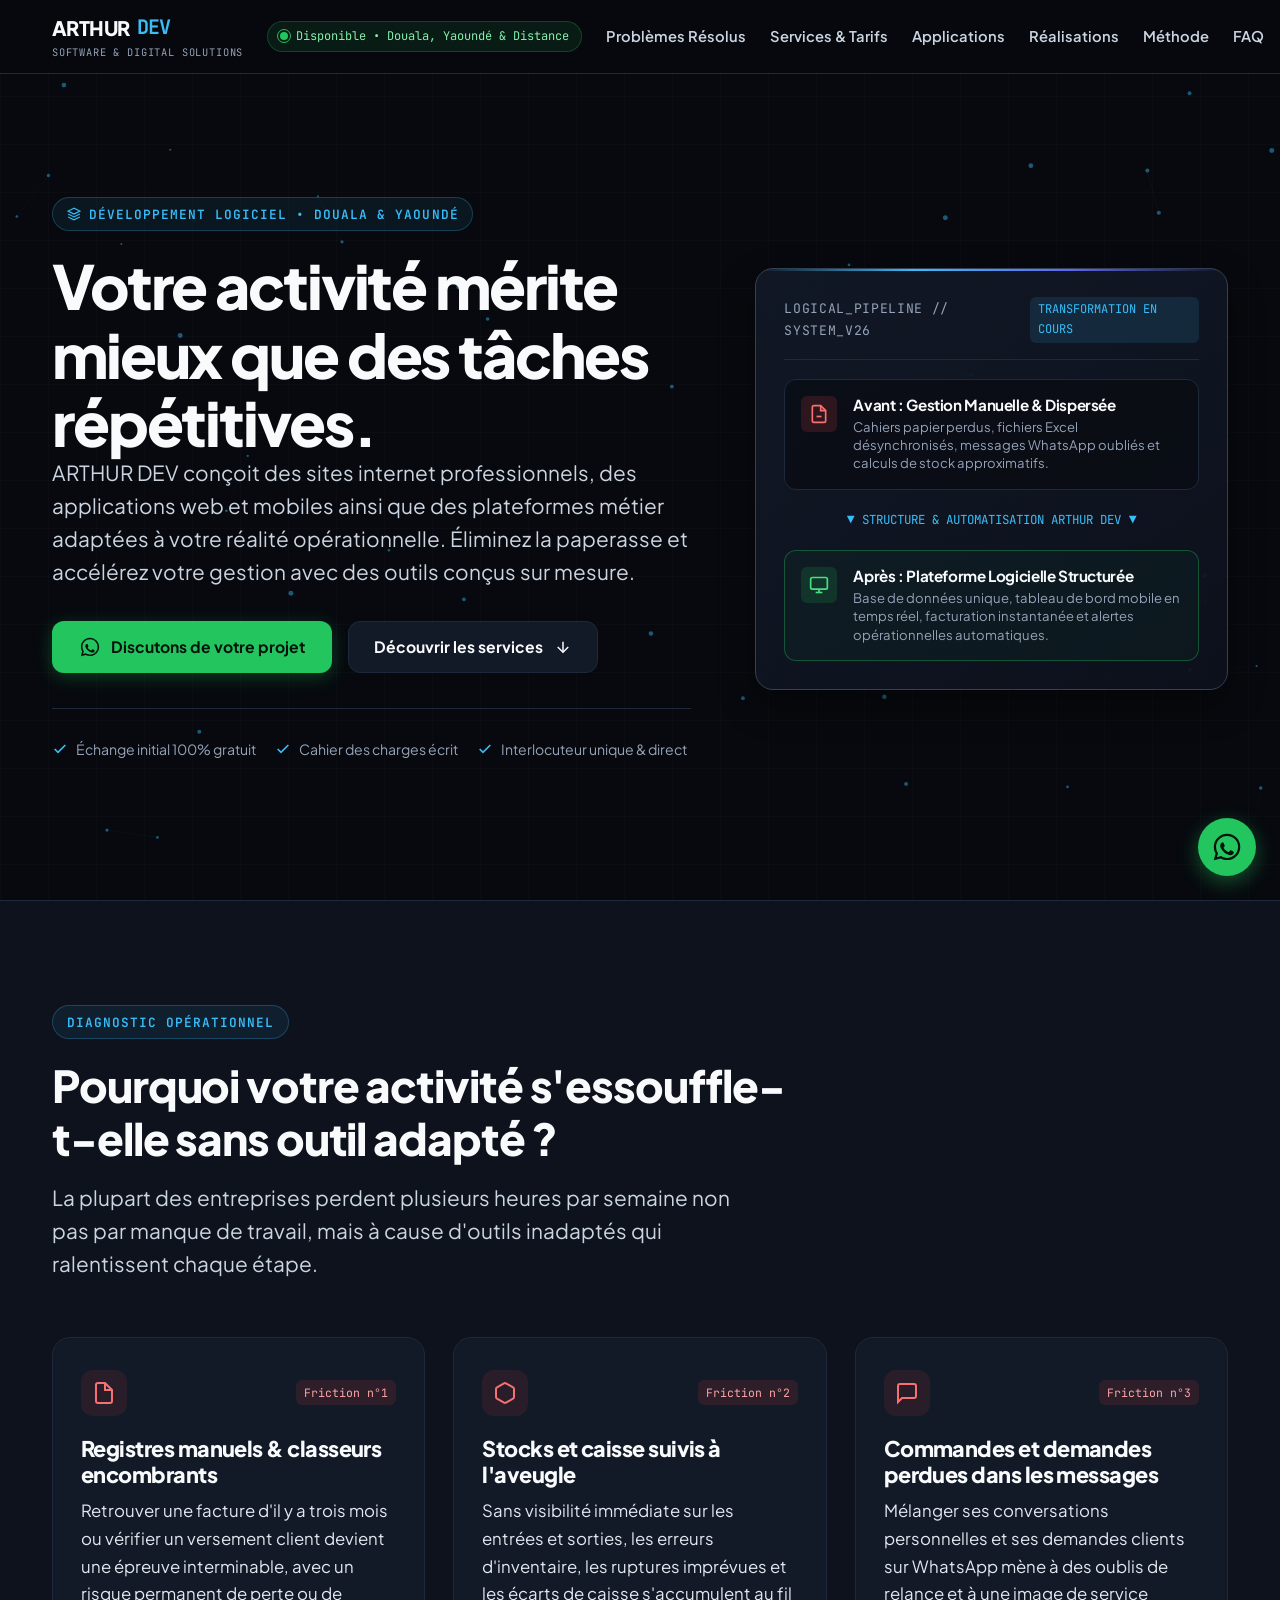
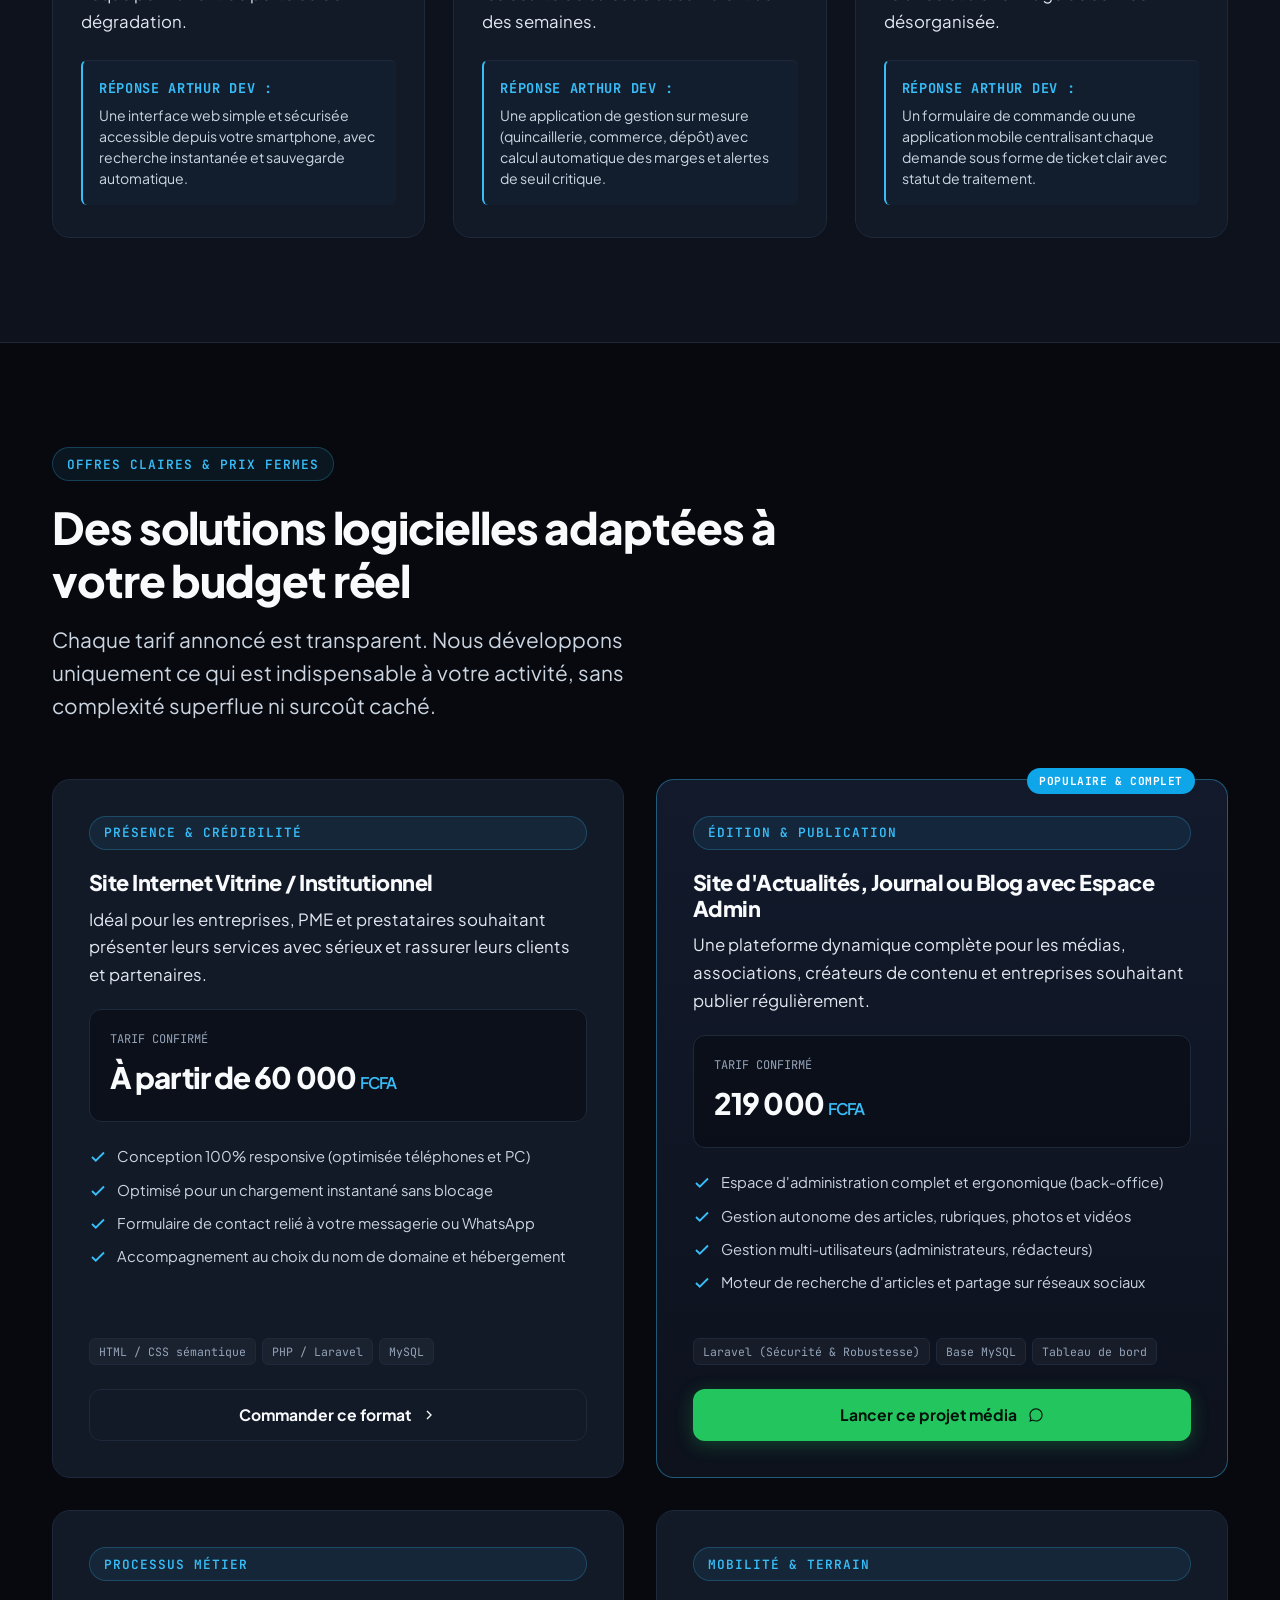
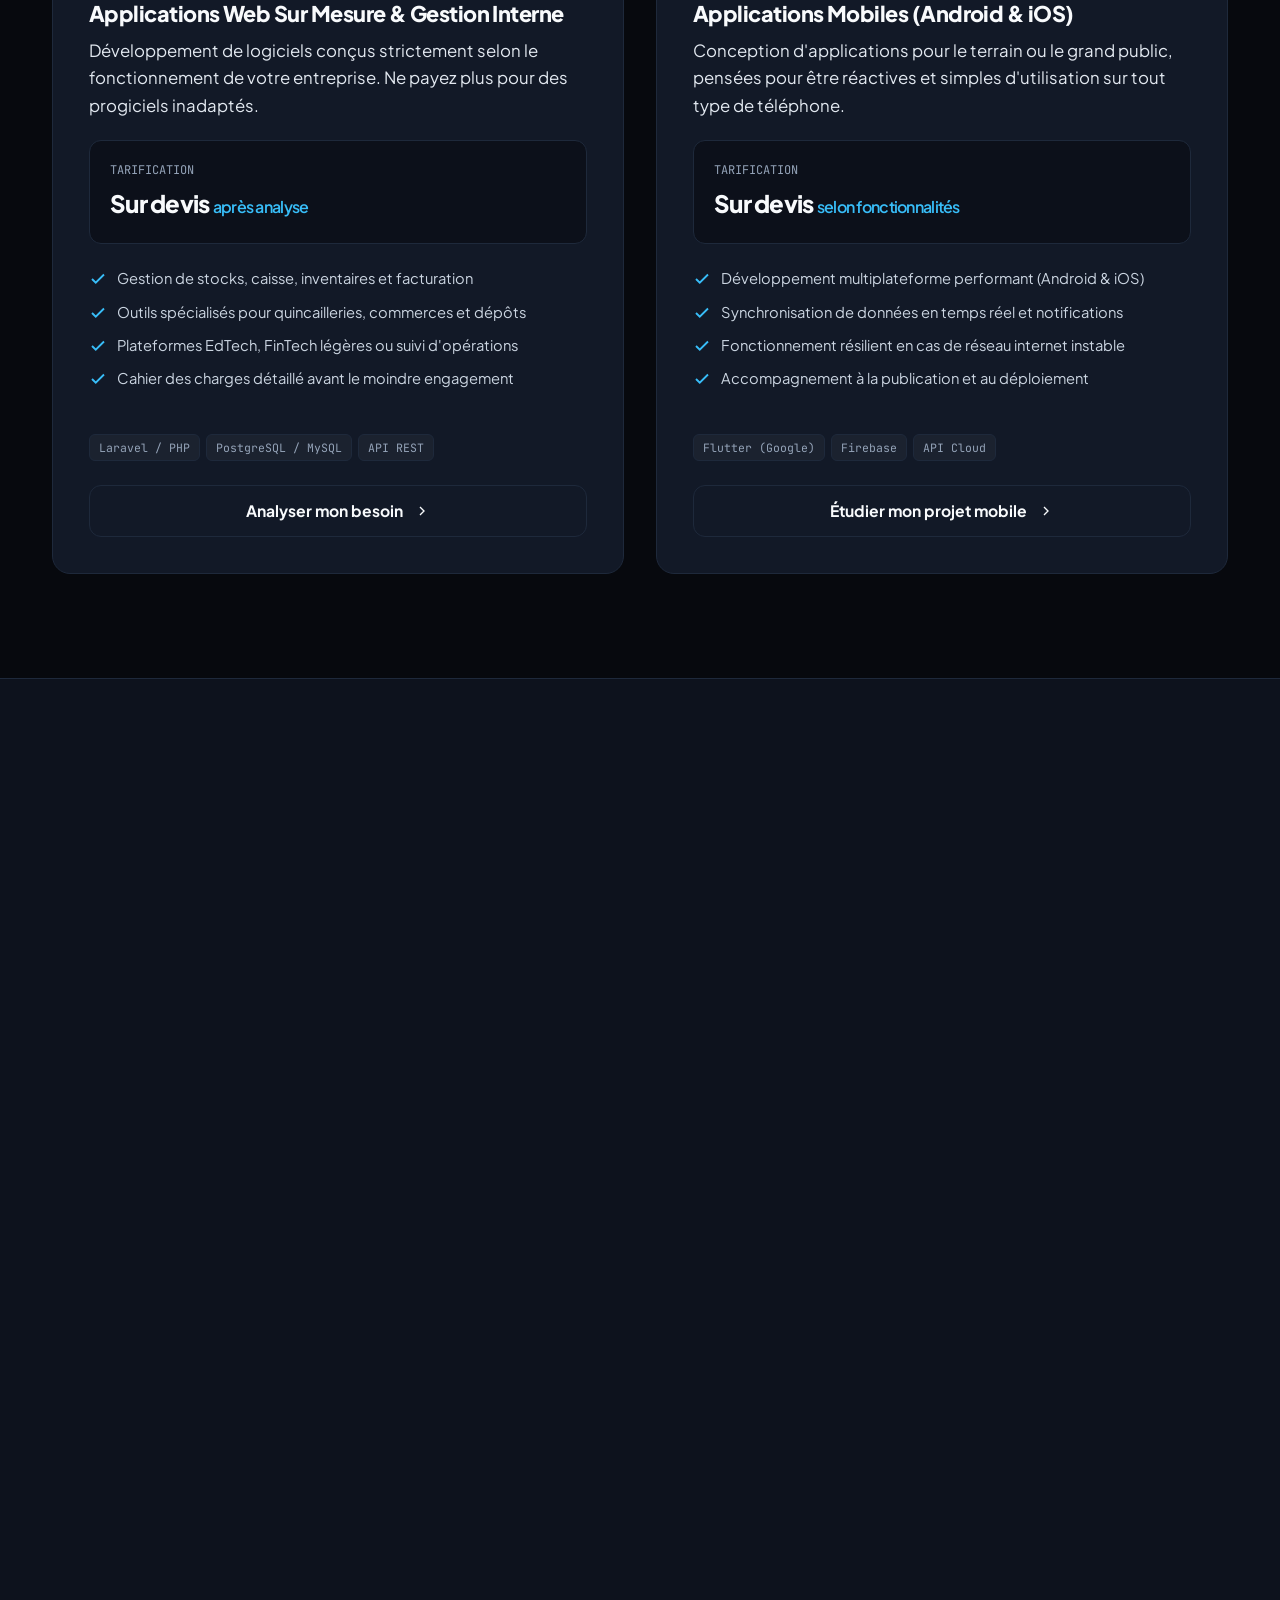
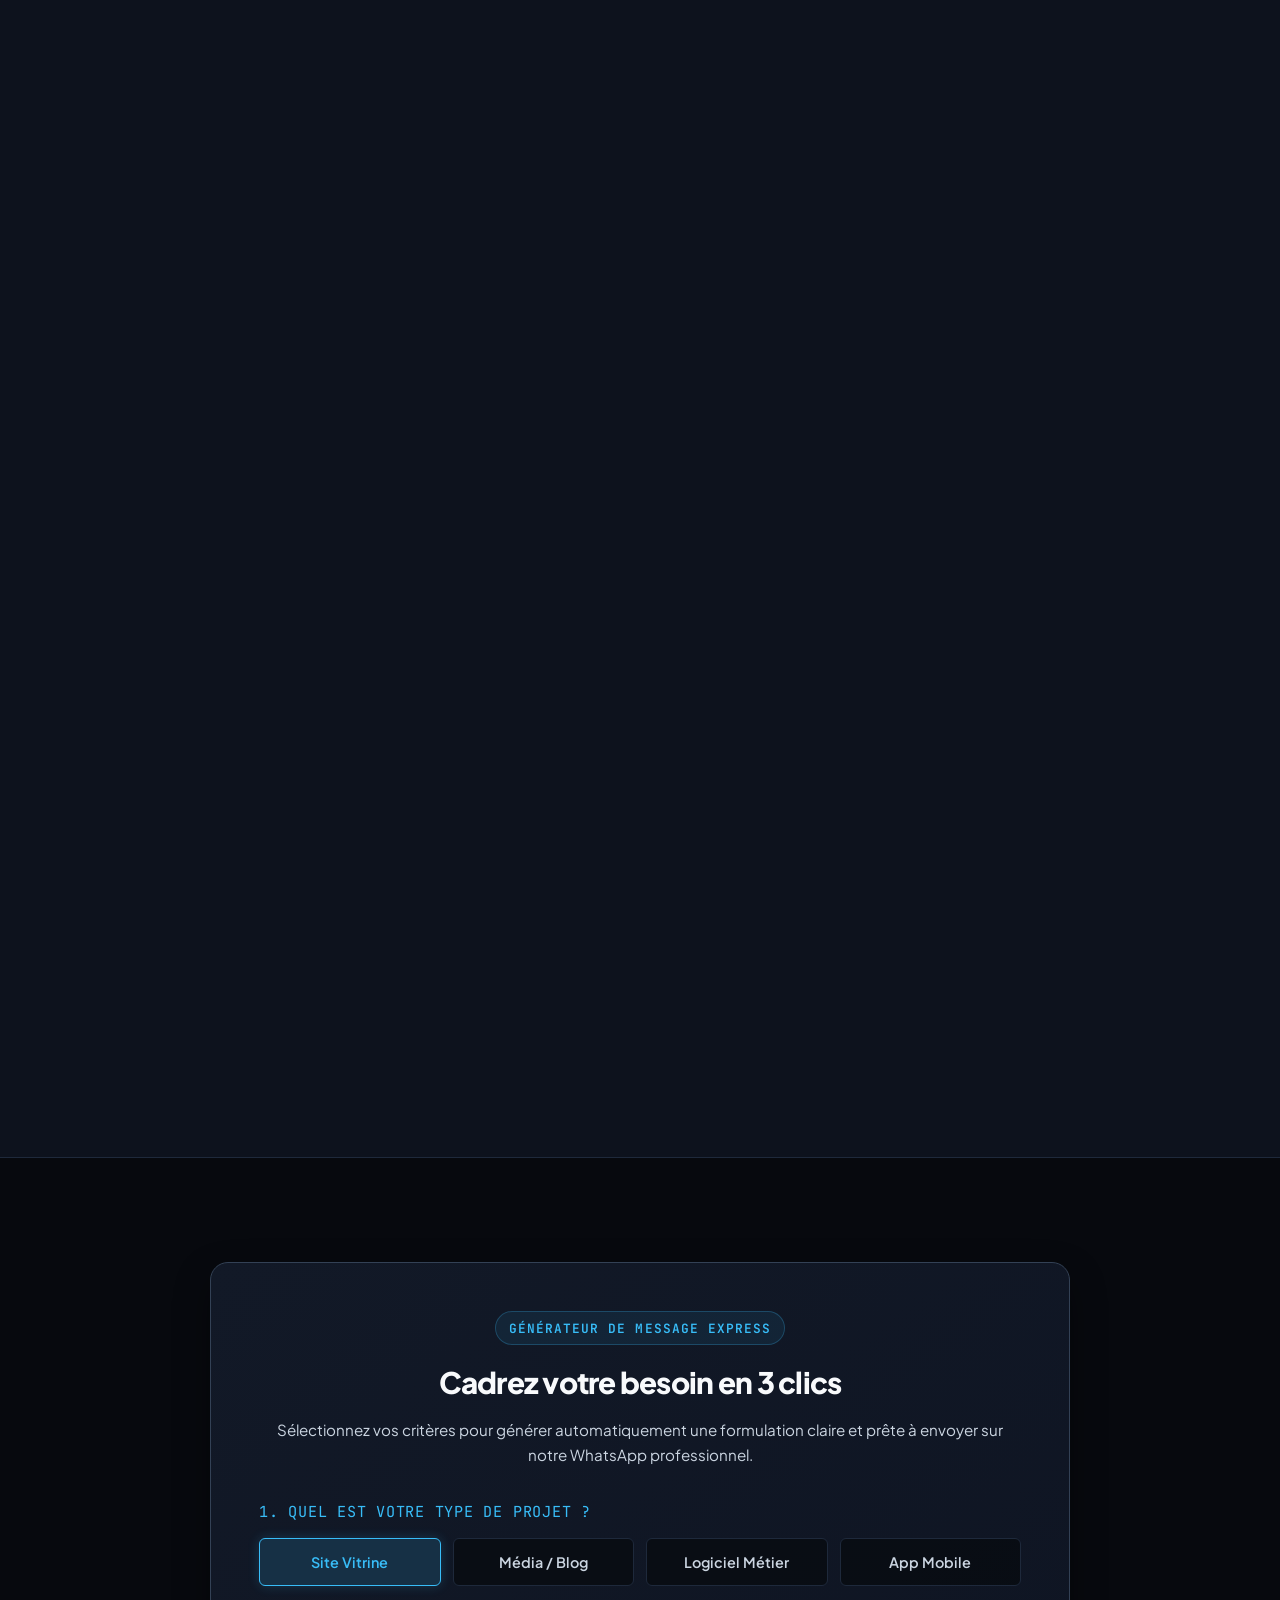
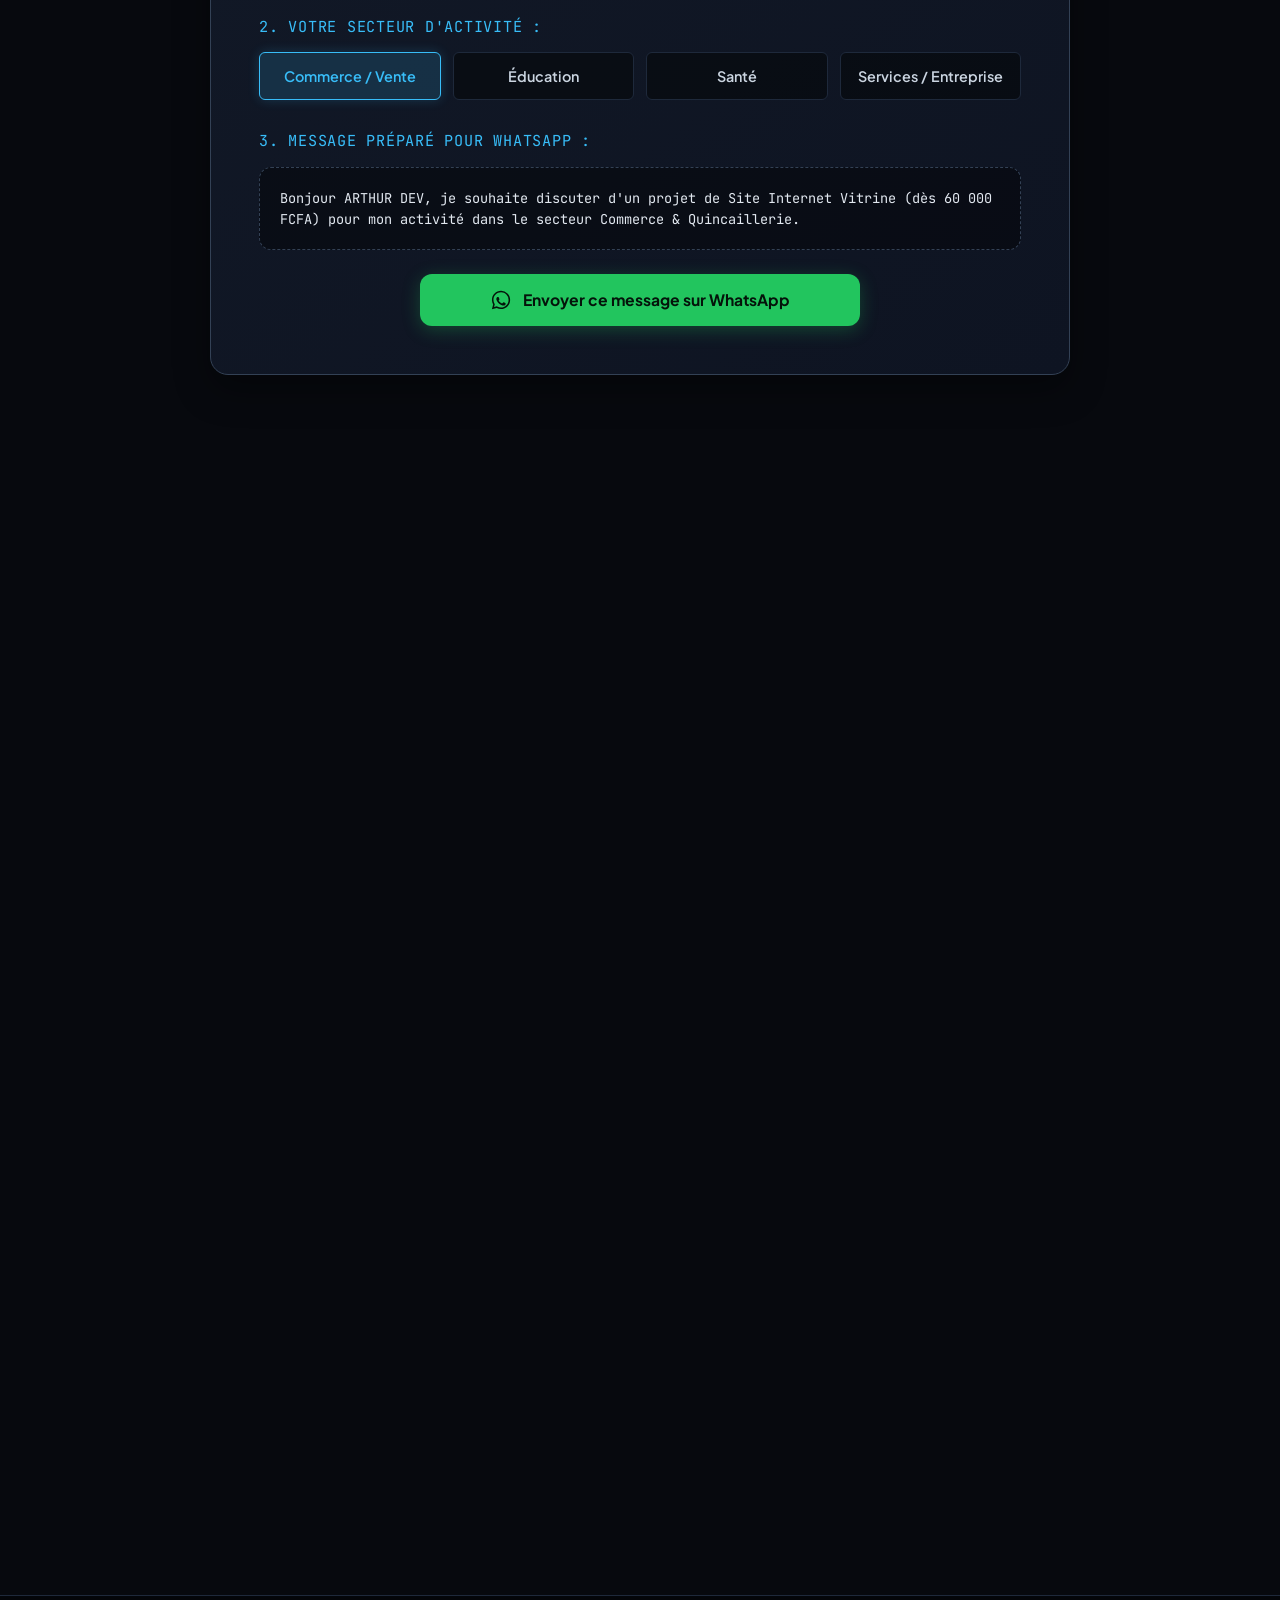
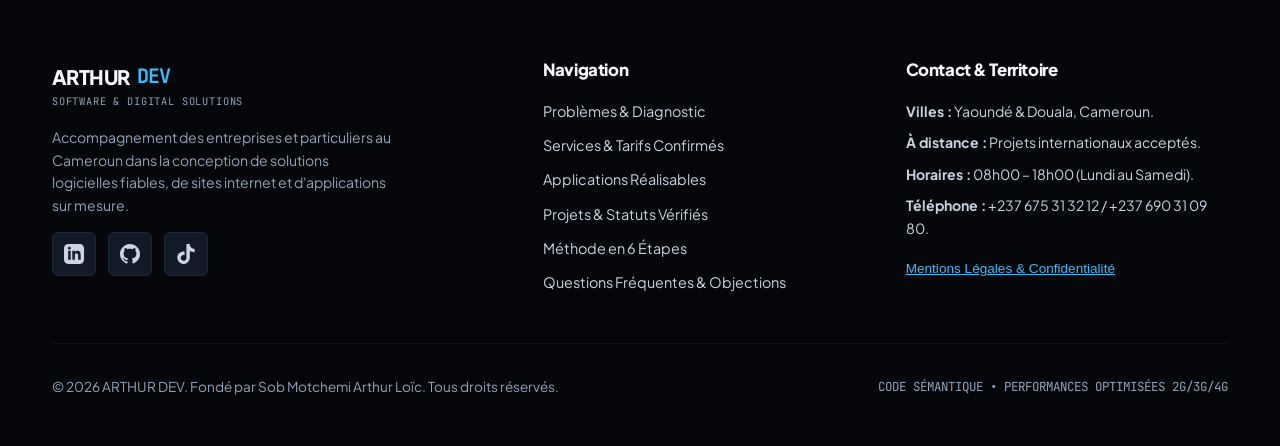
==== index.html @ f9c0f51b "feat: landing page officielle ARTHUR DEV ultra-rapide et responsive" ====
<!DOCTYPE html>
<html lang="fr" class="scroll-smooth">
<head>
  <meta charset="UTF-8">
  <meta name="viewport" content="width=device-width, initial-scale=1.0, viewport-fit=cover">
  <title>ARTHUR DEV | Solutions Logicielles & Digitalisation d'Entreprises au Cameroun</title>
  <meta name="description" content="Développement logiciel sur mesure, applications web, mobiles (Flutter/Firebase) et sites internet professionnels à Douala et Yaoundé. Par Sob Motchemi Arthur Loïc.">
  <meta name="author" content="Sob Motchemi Arthur Loïc - ARTHUR DEV">
  <meta name="robots" content="index, follow">
  <meta name="keywords" content="développement web Cameroun, création application mobile Douala, développement logiciel Yaoundé, digitalisation entreprise Cameroun, ARTHUR DEV, Sob Motchemi Arthur Loïc, Flutter Firebase Cameroun, Laravel PHP Cameroun, site vitrine Yaoundé, devis site web Cameroun">
  <link rel="canonical" href="https://arthurdev.netlify.app/">
  <meta name="theme-color" content="#07090e">
  <!-- Code de vérification Google Search Console (à activer après inscription sur Google Search Console) -->
  <!-- <meta name="google-site-verification" content="VOTRE_CODE_GOOGLE_SEARCH_CONSOLE"> -->

  <!-- Open Graph / Meta Réseaux Sociaux -->
  <meta property="og:type" content="website">
  <meta property="og:title" content="ARTHUR DEV | Votre activité mérite mieux que des tâches répétitives">
  <meta property="og:description" content="Conception d'applications web, mobiles et plateformes métier sur mesure à Douala, Yaoundé et à distance. Tarifs transparents dès 60 000 FCFA.">
  <meta property="og:locale" content="fr_FR">
  <meta name="twitter:card" content="summary_large_image">
  <meta name="twitter:title" content="ARTHUR DEV | Développement Logiciel & Digitalisation">
  <meta name="twitter:description" content="Solutions numériques sur mesure adaptées aux réalités des entreprises camerounaises. Contact direct avec le développeur.">

  <!-- Données Structurées JSON-LD (Schema.org) -->
  <script type="application/ld+json">
  {
    "@context": "https://schema.org",
    "@type": "ProfessionalService",
    "name": "ARTHUR DEV",
    "image": "https://images.unsplash.com/photo-1555066931-4365d14bab8c?auto=format&fit=crop&w=1200&q=80",
    "founder": {
      "@type": "Person",
      "name": "Sob Motchemi Arthur Loïc"
    },
    "description": "Accompagnement dans la conception de solutions logicielles, applications web et mobiles, sites professionnels et digitalisation des processus métier.",
    "telephone": "+237675313212",
    "email": "sobarthur65@gmail.com",
    "address": {
      "@type": "PostalAddress",
      "addressLocality": "Yaoundé",
      "addressCountry": "CM"
    },
    "areaServed": [
      { "@type": "City", "name": "Douala" },
      { "@type": "City", "name": "Yaoundé" },
      { "@type": "AdministrativeArea", "name": "International (À distance)" }
    ],
    "openingHours": "Mo-Sa 08:00-18:00",
    "priceRange": "60000 FCFA - Sur devis",
    "sameAs": [
      "https://www.linkedin.com/in/arthur-loïc-sob-motchemi-6594a1287",
      "https://github.com/oudhini",
      "https://www.tiktok.com/@arthursob325"
    ]
  }
  </script>

  <!-- Google Fonts Asynchrones Non-Bloquantes (Zero Flash / Zero Render Lag) -->
  <link rel="preconnect" href="https://fonts.googleapis.com">
  <link rel="preconnect" href="https://fonts.gstatic.com" crossorigin>
  <link rel="stylesheet" href="https://fonts.googleapis.com/css2?family=JetBrains+Mono:wght@400;600;700&family=Plus+Jakarta+Sans:wght@500;700;800&display=swap" media="print" onload="this.media='all'">
  <noscript>
    <link rel="stylesheet" href="https://fonts.googleapis.com/css2?family=JetBrains+Mono:wght@400;600;700&family=Plus+Jakarta+Sans:wght@500;700;800&display=swap">
  </noscript>

  <!-- Feuille de style locale ultra-optimisée -->
  <link rel="stylesheet" href="style.css">

  <!-- Script interactif local ultra-léger (Zéro dépendance CDN externe) -->
  <script defer src="script.js"></script>
</head>
<body>
  <!-- Lien d'évitement pour l'accessibilité -->
  <a href="#contenu-principal" class="skip-link">Aller directement au contenu principal</a>

  <!-- ==========================================================================
       HEADER & NAVIGATION
       ========================================================================== -->
  <header class="site-header" role="banner">
    <div class="container nav-wrapper">
      <!-- Identité typographique ARTHUR DEV -->
      <a href="#" class="brand-logo" aria-label="ARTHUR DEV - Retour en haut de page">
        <span class="brand-name">ARTHUR <span class="dev">DEV</span></span>
        <span class="brand-tagline">Software &amp; Digital Solutions</span>
      </a>

      <!-- Statut de disponibilité immédiate -->
      <div class="status-indicator" title="Développeur disponible pour nouveaux projets">
        <span class="status-dot" aria-hidden="true"></span>
        <span>Disponible • Douala, Yaoundé &amp; Distance</span>
      </div>

      <!-- Navigation principale Desktop -->
      <nav class="nav-desktop" role="navigation" aria-label="Navigation principale">
        <ul class="nav-links">
          <li><a href="#problemes">Problèmes Résolus</a></li>
          <li><a href="#services">Services &amp; Tarifs</a></li>
          <li><a href="#applications">Applications</a></li>
          <li><a href="#realisations">Réalisations</a></li>
          <li><a href="#methode">Méthode</a></li>
          <li><a href="#faq">FAQ</a></li>
        </ul>
      </nav>

      <!-- CTA WhatsApp En-tête -->
      <div class="nav-actions">
        <a href="https://wa.me/237675313212?text=Bonjour%20ARTHUR%20DEV%2C%20je%20souhaite%20discuter%20d%27un%20projet%20num%C3%A9rique%20pour%20mon%20activit%C3%A9." 
           class="btn btn-whatsapp nav-btn-whatsapp" 
           target="_blank" 
           rel="noopener noreferrer" 
           aria-label="Discuter directement sur WhatsApp avec Arthur Loïc">
          <svg width="20" height="20" viewBox="0 0 24 24" fill="currentColor" aria-hidden="true">
            <path d="M12.04 2c-5.46 0-9.91 4.45-9.91 9.91 0 1.75.46 3.45 1.32 4.95L2.05 22l5.25-1.38c1.45.79 3.08 1.21 4.74 1.21 5.46 0 9.91-4.45 9.91-9.91 0-2.65-1.03-5.14-2.9-7.01A9.816 9.816 0 0 0 12.04 2m.01 1.67c2.2 0 4.26.86 5.82 2.42a8.225 8.225 0 0 1 2.41 5.83c0 4.54-3.7 8.24-8.24 8.24-1.48 0-2.93-.4-4.2-1.15l-.3-.18-3.12.82.83-3.04-.2-.31a8.196 8.196 0 0 1-1.26-4.38c0-4.54 3.7-8.24 8.24-8.24m4.52 11.66c-.25-.13-1.47-.72-1.7-.81-.23-.08-.39-.13-.56.13-.17.25-.64.81-.79.97-.14.17-.29.19-.54.06-.25-.13-1.06-.39-2.02-1.24-.75-.67-1.25-1.49-1.4-1.74-.14-.25-.02-.39.11-.51.11-.11.25-.29.37-.43.13-.15.17-.25.25-.42.08-.17.04-.32-.02-.45-.06-.13-.56-1.35-.77-1.85-.2-.48-.41-.42-.56-.43h-.48c-.17 0-.44.06-.67.31-.23.25-.88.86-.88 2.1 0 1.24.9 2.44 1.03 2.61.13.17 1.77 2.7 4.28 3.79.6.26 1.07.41 1.43.53.6.19 1.15.16 1.58.1.48-.07 1.47-.6 1.68-1.18.21-.58.21-1.07.15-1.18-.06-.12-.22-.19-.47-.32"/>
          </svg>
          <span>WhatsApp</span>
        </a>

        <!-- Bouton hamburger mobile -->
        <button class="menu-toggle" aria-expanded="false" aria-controls="mobile-menu" aria-label="Ouvrir le menu de navigation">
          <span></span>
          <span></span>
          <span></span>
        </button>
      </div>
    </div>

    <!-- Tiroir Mobile -->
    <div id="mobile-menu" class="mobile-nav" role="navigation" aria-label="Menu mobile">
      <a href="#problemes" class="mobile-link">Problèmes Résolus</a>
      <a href="#services" class="mobile-link">Services &amp; Tarifs</a>
      <a href="#applications" class="mobile-link">Applications Réalisables</a>
      <a href="#realisations" class="mobile-link">Projets &amp; Statuts</a>
      <a href="#methode" class="mobile-link">Méthode en 6 Étapes</a>
      <a href="#pourquoi" class="mobile-link">Pourquoi ARTHUR DEV</a>
      <a href="#faq" class="mobile-link">FAQ &amp; Objections</a>
      <a href="#contact" class="mobile-link">Demander un Devis</a>
    </div>
  </header>

  <main id="contenu-principal">
    <!-- ==========================================================================
         HERO SECTION : PROMESSE MÉTIER & ACTIONS IMMÉDIATES
         ========================================================================== -->
    <section class="hero-section" aria-label="Présentation ARTHUR DEV">
      <!-- Toile 2D Canvas fluide ultra-légère -->
      <canvas id="hero-canvas" aria-hidden="true"></canvas>

      <div class="container hero-grid">
        <div class="hero-content">
          <div class="badge-mono">
            <svg width="14" height="14" viewBox="0 0 24 24" fill="none" stroke="currentColor" stroke-width="2" aria-hidden="true">
              <polygon points="12 2 2 7 12 12 22 7 12 2"></polygon>
              <polyline points="2 17 12 22 22 17"></polyline>
              <polyline points="2 12 12 17 22 12"></polyline>
            </svg>
            Développement Logiciel • Douala &amp; Yaoundé
          </div>

          <h1>Votre activité mérite mieux que des tâches répétitives.</h1>

          <p class="lead-text">
            ARTHUR DEV conçoit des sites internet professionnels, des applications web et mobiles ainsi que des plateformes métier adaptées à votre réalité opérationnelle. Éliminez la paperasse et accélérez votre gestion avec des outils conçus sur mesure.
          </p>

          <!-- Boutons d'action visibles dès l'ouverture sans scroll -->
          <div class="btn-group">
            <a href="https://wa.me/237675313212?text=Bonjour%20ARTHUR%20DEV%2C%20je%20souhaite%20discuter%20d%27un%20projet%20num%C3%A9rique%20pour%20mon%20activit%C3%A9." 
               class="btn btn-whatsapp" 
               target="_blank" 
               rel="noopener noreferrer">
              <svg width="22" height="22" viewBox="0 0 24 24" fill="currentColor" aria-hidden="true">
                <path d="M12.04 2c-5.46 0-9.91 4.45-9.91 9.91 0 1.75.46 3.45 1.32 4.95L2.05 22l5.25-1.38c1.45.79 3.08 1.21 4.74 1.21 5.46 0 9.91-4.45 9.91-9.91 0-2.65-1.03-5.14-2.9-7.01A9.816 9.816 0 0 0 12.04 2m.01 1.67c2.2 0 4.26.86 5.82 2.42a8.225 8.225 0 0 1 2.41 5.83c0 4.54-3.7 8.24-8.24 8.24-1.48 0-2.93-.4-4.2-1.15l-.3-.18-3.12.82.83-3.04-.2-.31a8.196 8.196 0 0 1-1.26-4.38c0-4.54 3.7-8.24 8.24-8.24m4.52 11.66c-.25-.13-1.47-.72-1.7-.81-.23-.08-.39-.13-.56.13-.17.25-.64.81-.79.97-.14.17-.29.19-.54.06-.25-.13-1.06-.39-2.02-1.24-.75-.67-1.25-1.49-1.4-1.74-.14-.25-.02-.39.11-.51.11-.11.25-.29.37-.43.13-.15.17-.25.25-.42.08-.17.04-.32-.02-.45-.06-.13-.56-1.35-.77-1.85-.2-.48-.41-.42-.56-.43h-.48c-.17 0-.44.06-.67.31-.23.25-.88.86-.88 2.1 0 1.24.9 2.44 1.03 2.61.13.17 1.77 2.7 4.28 3.79.6.26 1.07.41 1.43.53.6.19 1.15.16 1.58.1.48-.07 1.47-.6 1.68-1.18.21-.58.21-1.07.15-1.18-.06-.12-.22-.19-.47-.32"/>
              </svg>
              <span>Discutons de votre projet</span>
            </a>
            <a href="#services" class="btn btn-secondary">
              <span>Découvrir les services</span>
              <svg width="18" height="18" viewBox="0 0 24 24" fill="none" stroke="currentColor" stroke-width="2" aria-hidden="true">
                <line x1="12" y1="5" x2="12" y2="19"></line>
                <polyline points="19 12 12 19 5 12"></polyline>
              </svg>
            </a>
          </div>

          <!-- Engagements d'honnêteté et de clarté -->
          <div class="hero-guarantees">
            <div class="guarantee-item">
              <svg width="16" height="16" viewBox="0 0 24 24" fill="none" stroke="currentColor" stroke-width="2.5" aria-hidden="true">
                <polyline points="20 6 9 17 4 12"></polyline>
              </svg>
              <span>Échange initial 100% gratuit</span>
            </div>
            <div class="guarantee-item">
              <svg width="16" height="16" viewBox="0 0 24 24" fill="none" stroke="currentColor" stroke-width="2.5" aria-hidden="true">
                <polyline points="20 6 9 17 4 12"></polyline>
              </svg>
              <span>Cahier des charges écrit</span>
            </div>
            <div class="guarantee-item">
              <svg width="16" height="16" viewBox="0 0 24 24" fill="none" stroke="currentColor" stroke-width="2.5" aria-hidden="true">
                <polyline points="20 6 9 17 4 12"></polyline>
              </svg>
              <span>Interlocuteur unique &amp; direct</span>
            </div>
          </div>
        </div>

        <!-- Visuel interactif "Architecture du Flux Opérationnel" -->
        <div class="hero-visual-card" aria-label="Schéma fonctionnel de transformation numérique">
          <div class="system-header">
            <span class="system-title">LOGICAL_PIPELINE // SYSTEM_V26</span>
            <span class="system-badge">TRANSFORMATION EN COURS</span>
          </div>

          <div class="pipeline-comparison">
            <div class="pipeline-step">
              <div class="pipeline-icon manual" aria-hidden="true">
                <svg width="20" height="20" viewBox="0 0 24 24" fill="none" stroke="currentColor" stroke-width="2">
                  <path d="M14 2H6a2 2 0 0 0-2 2v16a2 2 0 0 0 2 2h12a2 2 0 0 0 2-2V8z"></path>
                  <polyline points="14 2 14 8 20 8"></polyline>
                  <line x1="9" y1="15" x2="15" y2="15"></line>
                </svg>
              </div>
              <div class="pipeline-meta">
                <h4>Avant : Gestion Manuelle &amp; Dispersée</h4>
                <p>Cahiers papier perdus, fichiers Excel désynchronisés, messages WhatsApp oubliés et calculs de stock approximatifs.</p>
              </div>
            </div>

            <!-- Nœud central de traitement -->
            <div style="text-align: center; color: var(--accent-cyan); font-family: var(--font-mono); font-size: 0.78rem; display: flex; align-items: center; justify-content: center; gap: 0.5rem;">
              <span>▼</span>
              <span>STRUCTURE &amp; AUTOMATISATION ARTHUR DEV</span>
              <span>▼</span>
            </div>

            <div class="pipeline-step" style="border-color: rgba(34, 197, 94, 0.35); background: rgba(34, 197, 94, 0.04);">
              <div class="pipeline-icon digital" aria-hidden="true">
                <svg width="20" height="20" viewBox="0 0 24 24" fill="none" stroke="currentColor" stroke-width="2">
                  <rect x="2" y="3" width="20" height="14" rx="2" ry="2"></rect>
                  <line x1="8" y1="21" x2="16" y2="21"></line>
                  <line x1="12" y1="17" x2="12" y2="21"></line>
                </svg>
              </div>
              <div class="pipeline-meta">
                <h4>Après : Plateforme Logicielle Structurée</h4>
                <p>Base de données unique, tableau de bord mobile en temps réel, facturation instantanée et alertes opérationnelles automatiques.</p>
              </div>
            </div>
          </div>
        </div>
      </div>
    </section>

    <!-- ==========================================================================
         SECTION PROBLÈMES MÉTIER : CE QUE LE LOGICIEL RÉSOUT CONCRÈTEMENT
         ========================================================================== -->
    <section id="problemes" class="problems-section" aria-labelledby="titre-problemes">
      <div class="container">
        <div class="section-header">
          <div class="badge-mono">Diagnostic Opérationnel</div>
          <h2 id="titre-problemes">Pourquoi votre activité s'essouffle-t-elle sans outil adapté ?</h2>
          <p class="lead-text">
            La plupart des entreprises perdent plusieurs heures par semaine non pas par manque de travail, mais à cause d'outils inadaptés qui ralentissent chaque étape.
          </p>
        </div>

        <div class="cards-grid">
          <!-- Carte 1 -->
          <div class="friction-card">
            <div class="friction-header">
              <div class="friction-icon-box" aria-hidden="true">
                <svg width="24" height="24" viewBox="0 0 24 24" fill="none" stroke="currentColor" stroke-width="2">
                  <path d="M13 2H6a2 2 0 0 0-2 2v16a2 2 0 0 0 2 2h12a2 2 0 0 0 2-2V9z"></path>
                  <polyline points="13 2 13 9 20 9"></polyline>
                </svg>
              </div>
              <span class="friction-badge">Friction n°1</span>
            </div>
            <h3>Registres manuels &amp; classeurs encombrants</h3>
            <p>Retrouver une facture d'il y a trois mois ou vérifier un versement client devient une épreuve interminable, avec un risque permanent de perte ou de dégradation.</p>
            <div class="solution-box">
              <strong>Réponse ARTHUR DEV :</strong>
              <p>Une interface web simple et sécurisée accessible depuis votre smartphone, avec recherche instantanée et sauvegarde automatique.</p>
            </div>
          </div>

          <!-- Carte 2 -->
          <div class="friction-card">
            <div class="friction-header">
              <div class="friction-icon-box" aria-hidden="true">
                <svg width="24" height="24" viewBox="0 0 24 24" fill="none" stroke="currentColor" stroke-width="2">
                  <path d="M21 16V8a2 2 0 0 0-1-1.73l-7-4a2 2 0 0 0-2 0l-7 4A2 2 0 0 0 3 8v8a2 2 0 0 0 1 1.73l7 4a2 2 0 0 0 2 0l7-4A2 2 0 0 0 21 16z"></path>
                </svg>
              </div>
              <span class="friction-badge">Friction n°2</span>
            </div>
            <h3>Stocks et caisse suivis à l'aveugle</h3>
            <p>Sans visibilité immédiate sur les entrées et sorties, les erreurs d'inventaire, les ruptures imprévues et les écarts de caisse s'accumulent au fil des semaines.</p>
            <div class="solution-box">
              <strong>Réponse ARTHUR DEV :</strong>
              <p>Une application de gestion sur mesure (quincaillerie, commerce, dépôt) avec calcul automatique des marges et alertes de seuil critique.</p>
            </div>
          </div>

          <!-- Carte 3 -->
          <div class="friction-card">
            <div class="friction-header">
              <div class="friction-icon-box" aria-hidden="true">
                <svg width="24" height="24" viewBox="0 0 24 24" fill="none" stroke="currentColor" stroke-width="2">
                  <path d="M21 15a2 2 0 0 1-2 2H7l-4 4V5a2 2 0 0 1 2-2h14a2 2 0 0 1 2 2z"></path>
                </svg>
              </div>
              <span class="friction-badge">Friction n°3</span>
            </div>
            <h3>Commandes et demandes perdues dans les messages</h3>
            <p>Mélanger ses conversations personnelles et ses demandes clients sur WhatsApp mène à des oublis de relance et à une image de service désorganisée.</p>
            <div class="solution-box">
              <strong>Réponse ARTHUR DEV :</strong>
              <p>Un formulaire de commande ou une application mobile centralisant chaque demande sous forme de ticket clair avec statut de traitement.</p>
            </div>
          </div>
        </div>
      </div>
    </section>

    <!-- ==========================================================================
         SECTION SERVICES & OFFRES TARIFAIRES CONFIRMÉES
         ========================================================================== -->
    <section id="services" aria-labelledby="titre-services">
      <div class="container">
        <div class="section-header">
          <div class="badge-mono">Offres Claires &amp; Prix Fermes</div>
          <h2 id="titre-services">Des solutions logicielles adaptées à votre budget réel</h2>
          <p class="lead-text">
            Chaque tarif annoncé est transparent. Nous développons uniquement ce qui est indispensable à votre activité, sans complexité superflue ni surcoût caché.
          </p>
        </div>

        <div class="services-grid">
          <!-- Service 1 : Site Vitrine -->
          <div class="service-card">
            <span class="badge-mono">Présence &amp; Crédibilité</span>
            <h3>Site Internet Vitrine / Institutionnel</h3>
            <p>Idéal pour les entreprises, PME et prestataires souhaitant présenter leurs services avec sérieux et rassurer leurs clients et partenaires.</p>

            <div class="service-price-block">
              <span class="price-label">Tarif confirmé</span>
              <div class="price-value">À partir de 60 000 <span class="price-currency">FCFA</span></div>
            </div>

            <ul class="service-features">
              <li>
                <svg width="18" height="18" viewBox="0 0 24 24" fill="none" stroke="currentColor" stroke-width="2.5" aria-hidden="true"><polyline points="20 6 9 17 4 12"></polyline></svg>
                <span>Conception 100% responsive (optimisée téléphones et PC)</span>
              </li>
              <li>
                <svg width="18" height="18" viewBox="0 0 24 24" fill="none" stroke="currentColor" stroke-width="2.5" aria-hidden="true"><polyline points="20 6 9 17 4 12"></polyline></svg>
                <span>Optimisé pour un chargement instantané sans blocage</span>
              </li>
              <li>
                <svg width="18" height="18" viewBox="0 0 24 24" fill="none" stroke="currentColor" stroke-width="2.5" aria-hidden="true"><polyline points="20 6 9 17 4 12"></polyline></svg>
                <span>Formulaire de contact relié à votre messagerie ou WhatsApp</span>
              </li>
              <li>
                <svg width="18" height="18" viewBox="0 0 24 24" fill="none" stroke="currentColor" stroke-width="2.5" aria-hidden="true"><polyline points="20 6 9 17 4 12"></polyline></svg>
                <span>Accompagnement au choix du nom de domaine et hébergement</span>
              </li>
            </ul>

            <div class="tech-stack-tags">
              <span class="tech-pill">HTML / CSS sémantique</span>
              <span class="tech-pill">PHP / Laravel</span>
              <span class="tech-pill">MySQL</span>
            </div>

            <a href="https://wa.me/237675313212?text=Bonjour%20ARTHUR%20DEV%2C%20je%20souhaite%20commander%20un%20site%20vitrine%20%C3%A0%20partir%20de%2060%20000%20FCFA." 
               class="btn btn-secondary" 
               target="_blank" 
               rel="noopener noreferrer">
              <span>Commander ce format</span>
              <svg width="16" height="16" viewBox="0 0 24 24" fill="none" stroke="currentColor" stroke-width="2" aria-hidden="true"><polyline points="9 18 15 12 9 6"></polyline></svg>
            </a>
          </div>

          <!-- Service 2 : Site d'actualités / Média avec Admin -->
          <div class="service-card featured">
            <span class="badge-mono">Édition &amp; Publication</span>
            <h3>Site d'Actualités, Journal ou Blog avec Espace Admin</h3>
            <p>Une plateforme dynamique complète pour les médias, associations, créateurs de contenu et entreprises souhaitant publier régulièrement.</p>

            <div class="service-price-block">
              <span class="price-label">Tarif confirmé</span>
              <div class="price-value">219 000 <span class="price-currency">FCFA</span></div>
            </div>

            <ul class="service-features">
              <li>
                <svg width="18" height="18" viewBox="0 0 24 24" fill="none" stroke="currentColor" stroke-width="2.5" aria-hidden="true"><polyline points="20 6 9 17 4 12"></polyline></svg>
                <span>Espace d'administration complet et ergonomique (back-office)</span>
              </li>
              <li>
                <svg width="18" height="18" viewBox="0 0 24 24" fill="none" stroke="currentColor" stroke-width="2.5" aria-hidden="true"><polyline points="20 6 9 17 4 12"></polyline></svg>
                <span>Gestion autonome des articles, rubriques, photos et vidéos</span>
              </li>
              <li>
                <svg width="18" height="18" viewBox="0 0 24 24" fill="none" stroke="currentColor" stroke-width="2.5" aria-hidden="true"><polyline points="20 6 9 17 4 12"></polyline></svg>
                <span>Gestion multi-utilisateurs (administrateurs, rédacteurs)</span>
              </li>
              <li>
                <svg width="18" height="18" viewBox="0 0 24 24" fill="none" stroke="currentColor" stroke-width="2.5" aria-hidden="true"><polyline points="20 6 9 17 4 12"></polyline></svg>
                <span>Moteur de recherche d'articles et partage sur réseaux sociaux</span>
              </li>
            </ul>

            <div class="tech-stack-tags">
              <span class="tech-pill">Laravel (Sécurité &amp; Robustesse)</span>
              <span class="tech-pill">Base MySQL</span>
              <span class="tech-pill">Tableau de bord</span>
            </div>

            <a href="https://wa.me/237675313212?text=Bonjour%20ARTHUR%20DEV%2C%20je%20souhaite%20lancer%20un%20site%20d%27actualit%C3%A9s%20%2F%20blog%20avec%20admin%20%C3%A0%20219%20000%20FCFA." 
               class="btn btn-whatsapp" 
               target="_blank" 
               rel="noopener noreferrer">
              <span>Lancer ce projet média</span>
              <svg width="16" height="16" viewBox="0 0 24 24" fill="currentColor" aria-hidden="true">
                <path d="M12.04 2c-5.46 0-9.91 4.45-9.91 9.91 0 1.75.46 3.45 1.32 4.95L2.05 22l5.25-1.38c1.45.79 3.08 1.21 4.74 1.21 5.46 0 9.91-4.45 9.91-9.91 0-2.65-1.03-5.14-2.9-7.01A9.816 9.816 0 0 0 12.04 2m.01 1.67c2.2 0 4.26.86 5.82 2.42a8.225 8.225 0 0 1 2.41 5.83c0 4.54-3.7 8.24-8.24 8.24-1.48 0-2.93-.4-4.2-1.15l-.3-.18-3.12.82.83-3.04-.2-.31a8.196 8.196 0 0 1-1.26-4.38c0-4.54 3.7-8.24 8.24-8.24"/>
              </svg>
            </a>
          </div>

          <!-- Service 3 : Applications Web Sur Mesure -->
          <div class="service-card">
            <span class="badge-mono">Processus Métier</span>
            <h3>Applications Web Sur Mesure &amp; Gestion Interne</h3>
            <p>Développement de logiciels conçus strictement selon le fonctionnement de votre entreprise. Ne payez plus pour des progiciels inadaptés.</p>

            <div class="service-price-block">
              <span class="price-label">Tarification</span>
              <div class="price-value" style="font-size: 1.5rem;">Sur devis <span class="price-currency">après analyse</span></div>
            </div>

            <ul class="service-features">
              <li>
                <svg width="18" height="18" viewBox="0 0 24 24" fill="none" stroke="currentColor" stroke-width="2.5" aria-hidden="true"><polyline points="20 6 9 17 4 12"></polyline></svg>
                <span>Gestion de stocks, caisse, inventaires et facturation</span>
              </li>
              <li>
                <svg width="18" height="18" viewBox="0 0 24 24" fill="none" stroke="currentColor" stroke-width="2.5" aria-hidden="true"><polyline points="20 6 9 17 4 12"></polyline></svg>
                <span>Outils spécialisés pour quincailleries, commerces et dépôts</span>
              </li>
              <li>
                <svg width="18" height="18" viewBox="0 0 24 24" fill="none" stroke="currentColor" stroke-width="2.5" aria-hidden="true"><polyline points="20 6 9 17 4 12"></polyline></svg>
                <span>Plateformes EdTech, FinTech légères ou suivi d'opérations</span>
              </li>
              <li>
                <svg width="18" height="18" viewBox="0 0 24 24" fill="none" stroke="currentColor" stroke-width="2.5" aria-hidden="true"><polyline points="20 6 9 17 4 12"></polyline></svg>
                <span>Cahier des charges détaillé avant le moindre engagement</span>
              </li>
            </ul>

            <div class="tech-stack-tags">
              <span class="tech-pill">Laravel / PHP</span>
              <span class="tech-pill">PostgreSQL / MySQL</span>
              <span class="tech-pill">API REST</span>
            </div>

            <a href="https://wa.me/237675313212?text=Bonjour%20ARTHUR%20DEV%2C%20je%20souhaite%20analyser%20mes%20besoins%20pour%20une%20application%20web%20sur%20mesure." 
               class="btn btn-secondary" 
               target="_blank" 
               rel="noopener noreferrer">
              <span>Analyser mon besoin</span>
              <svg width="16" height="16" viewBox="0 0 24 24" fill="none" stroke="currentColor" stroke-width="2" aria-hidden="true"><polyline points="9 18 15 12 9 6"></polyline></svg>
            </a>
          </div>

          <!-- Service 4 : Applications Mobiles -->
          <div class="service-card">
            <span class="badge-mono">Mobilité &amp; Terrain</span>
            <h3>Applications Mobiles (Android &amp; iOS)</h3>
            <p>Conception d'applications pour le terrain ou le grand public, pensées pour être réactives et simples d'utilisation sur tout type de téléphone.</p>

            <div class="service-price-block">
              <span class="price-label">Tarification</span>
              <div class="price-value" style="font-size: 1.5rem;">Sur devis <span class="price-currency">selon fonctionnalités</span></div>
            </div>

            <ul class="service-features">
              <li>
                <svg width="18" height="18" viewBox="0 0 24 24" fill="none" stroke="currentColor" stroke-width="2.5" aria-hidden="true"><polyline points="20 6 9 17 4 12"></polyline></svg>
                <span>Développement multiplateforme performant (Android &amp; iOS)</span>
              </li>
              <li>
                <svg width="18" height="18" viewBox="0 0 24 24" fill="none" stroke="currentColor" stroke-width="2.5" aria-hidden="true"><polyline points="20 6 9 17 4 12"></polyline></svg>
                <span>Synchronisation de données en temps réel et notifications</span>
              </li>
              <li>
                <svg width="18" height="18" viewBox="0 0 24 24" fill="none" stroke="currentColor" stroke-width="2.5" aria-hidden="true"><polyline points="20 6 9 17 4 12"></polyline></svg>
                <span>Fonctionnement résilient en cas de réseau internet instable</span>
              </li>
              <li>
                <svg width="18" height="18" viewBox="0 0 24 24" fill="none" stroke="currentColor" stroke-width="2.5" aria-hidden="true"><polyline points="20 6 9 17 4 12"></polyline></svg>
                <span>Accompagnement à la publication et au déploiement</span>
              </li>
            </ul>

            <div class="tech-stack-tags">
              <span class="tech-pill">Flutter (Google)</span>
              <span class="tech-pill">Firebase</span>
              <span class="tech-pill">API Cloud</span>
            </div>

            <a href="https://wa.me/237675313212?text=Bonjour%20ARTHUR%20DEV%2C%20j%27ai%20un%20projet%20d%27application%20mobile%20Flutter%20%C3%A0%20vous%20soumettre." 
               class="btn btn-secondary" 
               target="_blank" 
               rel="noopener noreferrer">
              <span>Étudier mon projet mobile</span>
              <svg width="16" height="16" viewBox="0 0 24 24" fill="none" stroke="currentColor" stroke-width="2" aria-hidden="true"><polyline points="9 18 15 12 9 6"></polyline></svg>
            </a>
          </div>
        </div>
      </div>
    </section>

    <!-- ==========================================================================
         SECTION TYPES D'APPLICATIONS RÉALISABLES
         ========================================================================== -->
    <section id="applications" class="problems-section" aria-labelledby="titre-app-types">
      <div class="container">
        <div class="section-header">
          <div class="badge-mono">Périmètre d'Intervention</div>
          <h2 id="titre-app-types">Des outils numériques pensés pour vos réalités de terrain</h2>
          <p class="lead-text">
            Chaque secteur d'activité possède ses contraintes. Voici des exemples d'outils concrets que nous pouvons concevoir et déployer pour vous.
          </p>
        </div>

        <div class="app-types-grid">
          <div class="app-card">
            <div class="app-card-icon" aria-hidden="true">
              <svg width="22" height="22" viewBox="0 0 24 24" fill="none" stroke="currentColor" stroke-width="2"><path d="M6 2L3 6v14a2 2 0 0 0 2 2h14a2 2 0 0 0 2-2V6l-3-4z"></path><line x1="3" y1="6" x2="21" y2="6"></line><path d="M16 10a4 4 0 0 1-8 0"></path></svg>
            </div>
            <h4>Gestion de Commerce &amp; Quincaillerie</h4>
            <p>Enregistrement des ventes quotidiennes, pointage des encaissements, émission de reçus et gestion des stocks en rayon pour éviter les ruptures inopinées.</p>
          </div>

          <div class="app-card">
            <div class="app-card-icon" aria-hidden="true">
              <svg width="22" height="22" viewBox="0 0 24 24" fill="none" stroke="currentColor" stroke-width="2"><path d="M14 2H6a2 2 0 0 0-2 2v16a2 2 0 0 0 2 2h12a2 2 0 0 0 2-2V8z"></path><polyline points="14 2 14 8 20 8"></polyline><line x1="16" y1="13" x2="8" y2="13"></line><line x1="16" y1="17" x2="8" y2="17"></line><polyline points="10 9 9 9 8 9"></polyline></svg>
            </div>
            <h4>Déclaration &amp; Suivi d'Objets Perdus</h4>
            <p>Plateforme permettant d'enregistrer la perte ou la découverte de pièces officielles (CNI, permis, diplômes) avec vérification d'identité sécurisée.</p>
          </div>

          <div class="app-card">
            <div class="app-card-icon" aria-hidden="true">
              <svg width="22" height="22" viewBox="0 0 24 24" fill="none" stroke="currentColor" stroke-width="2"><path d="M22 10v6M2 10l10-5 10 5-10 5z"></path><path d="M6 12v5c3 3 9 3 12 0v-5"></path></svg>
            </div>
            <h4>Solutions Éducatives &amp; EdTech</h4>
            <p>Systèmes de gestion des inscriptions scolaires, suivi des notes, partage de supports de cours et communication avec les parents d'élèves.</p>
          </div>

          <div class="app-card">
            <div class="app-card-icon" aria-hidden="true">
              <svg width="22" height="22" viewBox="0 0 24 24" fill="none" stroke="currentColor" stroke-width="2"><rect x="1" y="4" width="22" height="16" rx="2" ry="2"></rect><line x1="1" y1="10" x2="23" y2="10"></line></svg>
            </div>
            <h4>Modules FinTech &amp; Tontines</h4>
            <p>Enregistrement des cotisations, journal d'épargne transparent, calcul des parts et historique infalsifiable pour groupes et structures d'entraide.</p>
          </div>

          <div class="app-card">
            <div class="app-card-icon" aria-hidden="true">
              <svg width="22" height="22" viewBox="0 0 24 24" fill="none" stroke="currentColor" stroke-width="2"><path d="M22 12h-4l-3 9L9 3l-3 9H2"></path></svg>
            </div>
            <h4>Applications Santé &amp; HealthTech</h4>
            <p>Prise de rendez-vous pour cabinets, suivi des dossiers patients simples et inventaire des produits médicaux et consommables.</p>
          </div>

          <div class="app-card">
            <div class="app-card-icon" aria-hidden="true">
              <svg width="22" height="22" viewBox="0 0 24 24" fill="none" stroke="currentColor" stroke-width="2"><circle cx="12" cy="12" r="3"></circle><path d="M19.4 15a1.65 1.65 0 0 0 .33 1.82l.06.06a2 2 0 0 1 0 2.83 2 2 0 0 1-2.83 0l-.06-.06a1.65 1.65 0 0 0-1.82-.33 1.65 1.65 0 0 0-1 1.51V21a2 2 0 0 1-2 2 2 2 0 0 1-2-2v-.09A1.65 1.65 0 0 0 9 19.4a1.65 1.65 0 0 0-1.82.33l-.06.06a2 2 0 0 1-2.83 0 2 2 0 0 1 0-2.83l.06-.06a1.65 1.65 0 0 0 .33-1.82 1.65 1.65 0 0 0-1.51-1H3a2 2 0 0 1-2-2 2 2 0 0 1 2-2h.09A1.65 1.65 0 0 0 4.6 9a1.65 1.65 0 0 0-.33-1.82l-.06-.06a2 2 0 0 1 0-2.83 2 2 0 0 1 2.83 0l.06.06a1.65 1.65 0 0 0 1.82.33H9a1.65 1.65 0 0 0 1-1.51V3a2 2 0 0 1 2-2 2 2 0 0 1 2 2v.09a1.65 1.65 0 0 0 1 1.51 1.65 1.65 0 0 0 1.82-.33l.06-.06a2 2 0 0 1 2.83 0 2 2 0 0 1 0 2.83l-.06.06a1.65 1.65 0 0 0-.33 1.82V9a1.65 1.65 0 0 0 1.51 1H21a2 2 0 0 1 2 2 2 2 0 0 1-2 2h-.09a1.65 1.65 0 0 0-1.51 1z"></path></svg>
            </div>
            <h4>Digitalisation de Processus Métier</h4>
            <p>Conversion de tout classeur ou document papier en flux numérique accessible : validation des congés, ordres de mission ou demandes d'achat.</p>
          </div>
        </div>
      </div>
    </section>

    <!-- ==========================================================================
         SECTION PROJETS & RÉALISATIONS TECHNIQUES (TRANSPARENCE TOTALE)
         ========================================================================== -->
    <section id="realisations" aria-labelledby="titre-projets">
      <div class="container">
        <div class="section-header">
          <div class="badge-mono">Transparence Technique</div>
          <h2 id="titre-projets">Projets &amp; Réalisations techniques vérifiées</h2>
          <p class="lead-text">
            Par respect pour nos clients, ARTHUR DEV indique explicitement le statut exact de chaque réalisation présentée. Zéro métrique commerciale inventée, uniquement des architectures techniques concrètes.
          </p>
        </div>

        <div class="projects-grid">
          <!-- Projet 1 : Lost&Found (En ligne) -->
          <div class="project-card">
            <div class="project-preview" aria-hidden="true">
              <svg viewBox="0 0 240 120" fill="none" xmlns="http://www.w3.org/2000/svg">
                <rect x="10" y="15" width="220" height="90" rx="8" fill="#131926" stroke="#334155"/>
                <!-- Entête sécurisée -->
                <rect x="25" y="28" width="110" height="12" rx="3" fill="#38bdf8" fill-opacity="0.2"/>
                <!-- Carte CNI schématique -->
                <rect x="25" y="48" width="190" height="44" rx="6" fill="#0d121d" stroke="#38bdf8" stroke-opacity="0.4"/>
                <circle cx="45" cy="70" r="10" fill="#1e293b"/>
                <rect x="65" y="58" width="70" height="6" rx="2" fill="#94a3b8"/>
                <rect x="65" y="68" width="95" height="5" rx="2" fill="#475569"/>
                <rect x="65" y="77" width="50" height="5" rx="2" fill="#22c55e" fill-opacity="0.4"/>
              </svg>
            </div>
            <div class="project-content">
              <div class="project-header-meta">
                <span class="badge-status confirmed">Site En Ligne</span>
                <span class="tech-pill">Citoyen / Sécurité</span>
              </div>
              <h3>Lost&amp;Found : Documents &amp; Objets Perdus</h3>
              <p>Plateforme de déclaration et de recherche de pièces d'identité et documents égarés (CNI, passeports). Algorithme de recherche pour protéger la vie privée tout en facilitant la restitution citoyenne.</p>
              <div class="tech-stack-tags">
                <span class="tech-pill">PHP / Laravel</span>
                <span class="tech-pill">Base de données</span>
                <span class="tech-pill">Mobile First</span>
              </div>
              <a href="https://lostanfound.infinityfreeapp.com" 
                 class="project-link-btn" 
                 target="_blank" 
                 rel="noopener noreferrer" 
                 aria-label="Tester la plateforme Lost and Found en ligne">
                <span>Tester la plateforme en ligne</span>
                <svg width="15" height="15" viewBox="0 0 24 24" fill="none" stroke="currentColor" stroke-width="2.5" aria-hidden="true">
                  <path d="M18 13v6a2 2 0 0 1-2 2H5a2 2 0 0 1-2-2V8a2 2 0 0 1 2-2h6"></path>
                  <polyline points="15 3 21 3 21 9"></polyline>
                  <line x1="10" y1="14" x2="21" y2="3"></line>
                </svg>
              </a>
            </div>
          </div>

          <!-- Projet 2 : Assurance Santé - Prise en charge digitale (Phase de conception) -->
          <div class="project-card">
            <div class="project-preview" aria-hidden="true">
              <svg viewBox="0 0 240 120" fill="none" xmlns="http://www.w3.org/2000/svg">
                <rect x="10" y="15" width="220" height="90" rx="8" fill="#131926" stroke="#334155"/>
                <!-- Croix médicale HealthTech -->
                <rect x="25" y="28" width="75" height="11" rx="3" fill="#ef4444" fill-opacity="0.25"/>
                <!-- Flux Hôpital vers Assureur -->
                <rect x="25" y="48" width="80" height="44" rx="5" fill="#0d121d" stroke="#38bdf8" stroke-opacity="0.3"/>
                <path d="M 65 60 L 65 80 M 55 70 L 75 70" stroke="#38bdf8" stroke-width="2.2" stroke-linecap="round"/>
                <path d="M 112 70 L 126 70" stroke="#22c55e" stroke-width="2" stroke-dasharray="2 2"/>
                <polygon points="126,67 132,70 126,73" fill="#22c55e"/>
                <rect x="135" y="48" width="80" height="44" rx="5" fill="#0d121d" stroke="#22c55e" stroke-opacity="0.3"/>
                <circle cx="175" cy="70" r="9" fill="#1e293b"/>
                <polyline points="171 70 174 73 180 67" stroke="#22c55e" stroke-width="1.8" stroke-linecap="round" stroke-linejoin="round"/>
              </svg>
            </div>
            <div class="project-content">
              <div class="project-header-meta">
                <span class="badge-status concept">Phase de Conception</span>
                <span class="tech-pill">HealthTech</span>
              </div>
              <h3>Assurance Santé : Prise en Charge Digitale</h3>
              <p>Gestion dématérialisée des bons de prise en charge entre l'hôpital et l'assureur, sans échanges manuels sur papier. Automatisation de l'éligibilité et réduction drastique des délais de validation.</p>
              <div class="tech-stack-tags">
                <span class="tech-pill">HealthTech</span>
                <span class="tech-pill">Architecture Sécurisée</span>
                <span class="tech-pill">Dématérialisation</span>
              </div>
              <div class="project-status-note">
                <svg width="14" height="14" viewBox="0 0 24 24" fill="none" stroke="currentColor" stroke-width="2" aria-hidden="true">
                  <circle cx="12" cy="12" r="10"></circle>
                  <line x1="12" y1="16" x2="12" y2="12"></line>
                  <line x1="12" y1="8" x2="12.01" y2="8"></line>
                </svg>
                <span>Projet étudié et en phase de conception, pas encore en service</span>
              </div>
            </div>
          </div>

          <!-- Projet 3 : Le Jardin de Bastos (En ligne) -->
          <div class="project-card">
            <div class="project-preview" aria-hidden="true">
              <svg viewBox="0 0 240 120" fill="none" xmlns="http://www.w3.org/2000/svg">
                <rect x="10" y="15" width="220" height="90" rx="8" fill="#131926" stroke="#334155"/>
                <!-- Hero restaurant stylisé -->
                <rect x="25" y="28" width="190" height="34" rx="4" fill="#1a2336" stroke="#f59e0b" stroke-opacity="0.3"/>
                <circle cx="45" cy="45" r="7" fill="#f59e0b" fill-opacity="0.3"/>
                <rect x="62" y="39" width="80" height="5" rx="2" fill="#f8fafc"/>
                <rect x="62" y="47" width="50" height="4" rx="2" fill="#94a3b8"/>
                <!-- Grille menu / carte -->
                <rect x="25" y="69" width="58" height="24" rx="4" fill="#0d121d" stroke="#334155"/>
                <rect x="91" y="69" width="58" height="24" rx="4" fill="#0d121d" stroke="#334155"/>
                <rect x="157" y="69" width="58" height="24" rx="4" fill="#0d121d" stroke="#334155"/>
              </svg>
            </div>
            <div class="project-content">
              <div class="project-header-meta">
                <span class="badge-status confirmed">Site En Ligne</span>
                <span class="tech-pill">Restauration</span>
              </div>
              <h3>Le Jardin de Bastos : Restaurant</h3>
              <p>Site internet vitrine professionnel réalisé pour un restaurant. Présentation immersive des menus, de l'ambiance et des horaires avec contact et réservation directe.</p>
              <div class="tech-stack-tags">
                <span class="tech-pill">Site Vitrine</span>
                <span class="tech-pill">HTML5 / CSS3</span>
                <span class="tech-pill">Déploiement Netlify</span>
              </div>
              <a href="https://preeminent-concha-18be5c.netlify.app/" 
                 class="project-link-btn" 
                 target="_blank" 
                 rel="noopener noreferrer" 
                 aria-label="Visiter le site du restaurant Le Jardin de Bastos en ligne">
                <span>Visiter le site en ligne</span>
                <svg width="15" height="15" viewBox="0 0 24 24" fill="none" stroke="currentColor" stroke-width="2.5" aria-hidden="true">
                  <path d="M18 13v6a2 2 0 0 1-2 2H5a2 2 0 0 1-2-2V8a2 2 0 0 1 2-2h6"></path>
                  <polyline points="15 3 21 3 21 9"></polyline>
                  <line x1="10" y1="14" x2="21" y2="3"></line>
                </svg>
              </a>
            </div>
          </div>
        </div>
      </div>
    </section>

    <!-- ==========================================================================
         SECTION MÉTHODE DE TRAVAIL (6 ÉTAPES RIGOUREUSES)
         ========================================================================== -->
    <section id="methode" class="problems-section" aria-labelledby="titre-methode">
      <div class="container">
        <div class="section-header center">
          <div class="badge-mono">Transparence &amp; Rigueur</div>
          <h2 id="titre-methode">Les 6 étapes pour réussir votre projet numérique</h2>
          <p class="lead-text" style="margin-left:auto; margin-right:auto;">
            Aucune mauvaise surprise de coût ou de délai. Vous suivez chaque phase et validez le travail au fur et à mesure.
          </p>
        </div>

        <div class="steps-wrapper">
          <div class="step-card">
            <div class="step-num">01</div>
            <h4>Premier Échange Gratuit</h4>
            <p>Discussion directe par WhatsApp ou appel pour comprendre la réalité de votre activité, vos difficultés et vos objectifs.</p>
          </div>

          <div class="step-card">
            <div class="step-num">02</div>
            <h4>Analyse &amp; Cadrage</h4>
            <p>Identification précise du problème à résoudre et élimination des fonctionnalités superflues qui alourdiraient le budget.</p>
          </div>

          <div class="step-card">
            <div class="step-num">03</div>
            <h4>Cahier des Charges Écrit</h4>
            <p>Définition contractuelle du périmètre fonctionnel, du calendrier prévisionnel et du tarif exact sans dépassement.</p>
          </div>

          <div class="step-card">
            <div class="step-num">04</div>
            <h4>Validation &amp; Démarrage</h4>
            <p>Accord mutuel sur le projet et versement de l'acompte convenu pour déclencher les travaux de développement.</p>
          </div>

          <div class="step-card">
            <div class="step-num">05</div>
            <h4>Développement Progressif</h4>
            <p>Conception avec présentation d'une version intermédiaire testable pour vérifier ensemble la bonne direction.</p>
          </div>

          <div class="step-card">
            <div class="step-num">06</div>
            <h4>Livraison &amp; Prise en Main</h4>
            <p>Mise en ligne, remise des accès d'administration et accompagnement pas à pas pour que vous soyez totalement autonome.</p>
          </div>
        </div>
      </div>
    </section>

    <!-- ==========================================================================
         SECTION POURQUOI CHOISIR ARTHUR DEV (POSITIONNEMENT ARTISANAL HONNÊTE)
         ========================================================================== -->
    <section id="pourquoi" aria-labelledby="titre-pourquoi">
      <div class="container">
        <div class="reasons-layout">
          <!-- Carte Profil Fondateur -->
          <div class="founder-card">
            <span class="founder-badge">FONDÉ EN 2026 • YAOUNDÉ, CAMEROUN</span>
            <h3 class="founder-name">Sob Motchemi Arthur Loïc</h3>
            <p class="founder-role">Fondateur &amp; Développeur Logiciel</p>

            <blockquote class="founder-quote">
              « Une bonne solution logicielle n'est pas celle qui coûte le plus cher ou qui accumule les gadgets. C'est celle qui fait gagner du temps chaque matin à la personne qui l'utilise. »
            </blockquote>

            <p style="font-size: 0.9rem; color: var(--text-muted); margin-bottom: 1.25rem;">
              Compétences techniques appliquées :
            </p>
            <div class="skills-grid">
              <span class="skill-badge">PHP / Laravel</span>
              <span class="skill-badge">Flutter &amp; Dart</span>
              <span class="skill-badge">Firebase</span>
              <span class="skill-badge">Python</span>
              <span class="skill-badge">Bases SQL</span>
              <span class="skill-badge">Réseaux informatiques</span>
            </div>
          </div>

          <!-- Liste des arguments de différenciation -->
          <div class="reasons-list">
            <div class="section-header" style="margin-bottom: 1.5rem;">
              <div class="badge-mono">Différenciation Réelle</div>
              <h2 id="titre-pourquoi" style="font-size: 2.1rem;">Pourquoi confier votre outil à ARTHUR DEV ?</h2>
            </div>

            <div class="reason-row">
              <div class="reason-icon" aria-hidden="true">
                <svg width="22" height="22" viewBox="0 0 24 24" fill="none" stroke="currentColor" stroke-width="2"><path d="M20 21v-2a4 4 0 0 0-4-4H8a4 4 0 0 0-4 4v2"></path><circle cx="12" cy="7" r="4"></circle></svg>
              </div>
              <div class="reason-text">
                <h4>Un Interlocuteur Unique du Début à la Fin</h4>
                <p>Vous parlez directement avec le développeur qui programme votre application. Zéro commercial intermédiaire, zéro déformation de vos besoins.</p>
              </div>
            </div>

            <div class="reason-row">
              <div class="reason-icon" aria-hidden="true">
                <svg width="22" height="22" viewBox="0 0 24 24" fill="none" stroke="currentColor" stroke-width="2"><polyline points="16 18 22 12 16 6"></polyline><polyline points="8 6 2 12 8 18"></polyline></svg>
              </div>
              <div class="reason-text">
                <h4>Des Solutions Sur Mesure, Pas des Templates Jetables</h4>
                <p>Votre outil est bâti pour respecter vos méthodes de travail au Cameroun, et non l'inverse. Le code source est structuré, sécurisé et pérenne.</p>
              </div>
            </div>

            <div class="reason-row">
              <div class="reason-icon" aria-hidden="true">
                <svg width="22" height="22" viewBox="0 0 24 24" fill="none" stroke="currentColor" stroke-width="2"><circle cx="12" cy="12" r="10"></circle><polyline points="12 6 12 12 14 14"></polyline></svg>
              </div>
              <div class="reason-text">
                <h4>Approche Progressive &amp; Budget Maîtrisé</h4>
                <p>Nous commençons par développer le noyau utile qui résout votre problème prioritaire. Vous commencez à l'utiliser avant d'envisager des évolutions.</p>
              </div>
            </div>
          </div>
        </div>
      </div>
    </section>

    <!-- ==========================================================================
         SECTION FAQ & LEVÉE DES 3 OBJECTIONS MAJEURES
         ========================================================================== -->
    <section id="faq" class="problems-section" aria-labelledby="titre-faq">
      <div class="container">
        <!-- Boîte de traitement des 3 objections fréquentes -->
        <div class="objections-box">
          <div class="objections-box-title">
            <svg width="24" height="24" viewBox="0 0 24 24" fill="none" stroke="var(--accent-cyan)" stroke-width="2" aria-hidden="true">
              <circle cx="12" cy="12" r="10"></circle>
              <line x1="12" y1="16" x2="12" y2="12"></line>
              <line x1="12" y1="8" x2="12.01" y2="8"></line>
            </svg>
            <h3 style="margin: 0; font-size: 1.25rem;">Les 3 idées reçues fréquentes sur les projets numériques</h3>
          </div>
          <p style="color: var(--text-secondary); font-size: 0.95rem; margin-top: 0.5rem;">
            Avant de démarrer un projet, voici notre réponse transparente aux réticences les plus courantes des entrepreneurs :
          </p>

          <div class="objections-grid">
            <div class="objection-item">
              <div class="objection-quote">« Je possède déjà un site web. »</div>
              <p class="objection-answer">
                Un site vitrine est une devanture pour attirer des prospects. Mais il ne gère ni vos stocks, ni vos impayés, ni vos bons de livraison. Une solution métier structure vos opérations internes au quotidien là où votre site s'arrête.
              </p>
            </div>

            <div class="objection-item">
              <div class="objection-quote">« Je n'ai pas réellement besoin d'un logiciel. »</div>
              <p class="objection-answer">
                Dès que vous passez 45 minutes à recopier un carnet, chercher un reçu ou relancer manuellement 20 clients sur WhatsApp, vous avez besoin d'un outil. Un logiciel n'a pas besoin d'être complexe pour vous faire gagner des heures.
              </p>
            </div>

            <div class="objection-item">
              <div class="objection-quote">« C'est trop cher pour mon activité. »</div>
              <p class="objection-answer">
                Nos sites démarrent à 60 000 FCFA et nos applications sont découpées par modules. Nous créons uniquement l'outil strict qui supprime votre blocage, sans vous faire financer des fonctions superflues dont vous ne vous servirez jamais.
              </p>
            </div>
          </div>
        </div>

        <!-- Accordéon FAQ Complète -->
        <div class="section-header center" style="margin-bottom: 2rem;">
          <h2 id="titre-faq">Foire Aux Questions</h2>
          <p class="lead-text" style="margin-left: auto; margin-right: auto;">
            Toutes les réponses pratiques concernant nos tarifs, nos modalités de travail et nos délais.
          </p>
        </div>

        <div class="faq-accordion" role="region" aria-label="Questions fréquentes">
          <div class="faq-item">
            <button class="faq-trigger" aria-expanded="false">
              <span>Combien coûte la création d'un site internet chez ARTHUR DEV ?</span>
              <svg class="faq-icon" viewBox="0 0 24 24" fill="none" stroke="currentColor" stroke-width="2" aria-hidden="true"><polyline points="6 9 12 15 18 9"></polyline></svg>
            </button>
            <div class="faq-body">
              Un site internet vitrine et institutionnel professionnel démarre à <strong>60 000 FCFA</strong>. Pour un site d'actualités, blog ou journal avec espace d'administration autonome (back-office complet), le tarif confirmé est de <strong>219 000 FCFA</strong>. Les applications web métier et applications mobiles sont tarifées sur devis après cadrage écrit de votre besoin.
            </div>
          </div>

          <div class="faq-item">
            <button class="faq-trigger" aria-expanded="false">
              <span>Puis-je faire développer une application adaptée à mon activité spécifique ?</span>
              <svg class="faq-icon" viewBox="0 0 24 24" fill="none" stroke="currentColor" stroke-width="2" aria-hidden="true"><polyline points="6 9 12 15 18 9"></polyline></svg>
            </button>
            <div class="faq-body">
              Oui, c'est précisément le cœur de métier d'ARTHUR DEV. Que vous gériez une quincaillerie, un commerce de détail, un établissement de formation ou une activité de services, nous concevons une application sur mesure qui épouse exactement votre façon de travailler.
            </div>
          </div>

          <div class="faq-item">
            <button class="faq-trigger" aria-expanded="false">
              <span>Comment savoir si mon entreprise a réellement besoin d'un logiciel ?</span>
              <svg class="faq-icon" viewBox="0 0 24 24" fill="none" stroke="currentColor" stroke-width="2" aria-hidden="true"><polyline points="6 9 12 15 18 9"></polyline></svg>
            </button>
            <div class="faq-body">
              Posez-vous une question simple : avez-vous des tâches manuelles répétitives que vous effectuez tous les jours sur papier ou WhatsApp ? Si la réponse est oui, un logiciel adapté réduira vos erreurs et vous libérera du temps. Contactez-nous pour un premier échange gratuit : si une solution simple non logicielle suffit, nous vous le dirons en toute franchise.
            </div>
          </div>

          <div class="faq-item">
            <button class="faq-trigger" aria-expanded="false">
              <span>Combien de temps prend la réalisation d'un projet ?</span>
              <svg class="faq-icon" viewBox="0 0 24 24" fill="none" stroke="currentColor" stroke-width="2" aria-hidden="true"><polyline points="6 9 12 15 18 9"></polyline></svg>
            </button>
            <div class="faq-body">
              Le délai dépend de la taille du projet. Un site vitrine prend généralement entre 5 et 10 jours ouvrés une fois les textes et images fournis. Une application web ou mobile fait l'objet d'un calendrier précis défini dans le cahier des charges préalable, avec une présentation intermédiaire à mi-parcours.
            </div>
          </div>

          <div class="faq-item">
            <button class="faq-trigger" aria-expanded="false">
              <span>Dois-je payer la totalité avant le début du développement ?</span>
              <svg class="faq-icon" viewBox="0 0 24 24" fill="none" stroke="currentColor" stroke-width="2" aria-hidden="true"><polyline points="6 9 12 15 18 9"></polyline></svg>
            </button>
            <div class="faq-body">
              Non. Le règlement s'effectue de manière échelonnée : un acompte initial convenu ensemble à la signature du cahier des charges, puis le solde à la livraison conforme du projet après démonstration et vérification par vos soins.
            </div>
          </div>

          <div class="faq-item">
            <button class="faq-trigger" aria-expanded="false">
              <span>Travaillez-vous uniquement à Douala et Yaoundé ?</span>
              <svg class="faq-icon" viewBox="0 0 24 24" fill="none" stroke="currentColor" stroke-width="2" aria-hidden="true"><polyline points="6 9 12 15 18 9"></polyline></svg>
            </button>
            <div class="faq-body">
              ARTHUR DEV est basé à Yaoundé et intervient régulièrement pour des clients à Douala et sur l'ensemble du territoire camerounais. Grâce aux outils de visioconférence et à WhatsApp, nous réalisons également des projets à distance pour des porteurs de projets et entreprises à l'international.
            </div>
          </div>

          <div class="faq-item">
            <button class="faq-trigger" aria-expanded="false">
              <span>Puis-je demander des modifications pendant le développement ?</span>
              <svg class="faq-icon" viewBox="0 0 24 24" fill="none" stroke="currentColor" stroke-width="2" aria-hidden="true"><polyline points="6 9 12 15 18 9"></polyline></svg>
            </button>
            <div class="faq-body">
              Oui. C'est l'avantage de notre méthode avec présentation d'une version intermédiaire : vous testez l'outil et nous ajustons les détails pratiques avant la mise en ligne finale.
            </div>
          </div>

          <div class="faq-item">
            <button class="faq-trigger" aria-expanded="false">
              <span>Comment obtenir un devis pour mon projet ?</span>
              <svg class="faq-icon" viewBox="0 0 24 24" fill="none" stroke="currentColor" stroke-width="2" aria-hidden="true"><polyline points="6 9 12 15 18 9"></polyline></svg>
            </button>
            <div class="faq-body">
              Il vous suffit de cliquer sur le bouton WhatsApp pour envoyer un premier message résumant votre activité, d'appeler directement le <strong>+237 675 31 32 12</strong> ou d'utiliser le formulaire ci-dessous. Nous revenons vers vous rapidement pour cadrer votre demande.
            </div>
          </div>
        </div>
      </div>
    </section>

    <!-- ==========================================================================
         SIMULATEUR DE CADRAGE EXPRESS (CONVERSION INTERACTIVE SANS COMPLEXITÉ)
         ========================================================================== -->
    <section class="simulator-section" aria-labelledby="titre-simulateur">
      <div class="container">
        <div class="simulator-card">
          <div class="section-header center" style="margin-bottom: 2rem;">
            <div class="badge-mono">Générateur de Message Express</div>
            <h2 id="titre-simulateur" style="font-size: 1.85rem;">Cadrez votre besoin en 3 clics</h2>
            <p style="color: var(--text-secondary); font-size: 0.95rem;">
              Sélectionnez vos critères pour générer automatiquement une formulation claire et prête à envoyer sur notre WhatsApp professionnel.
            </p>
          </div>

          <!-- Étape 1 : Type de projet -->
          <span class="sim-step-title">1. Quel est votre type de projet ?</span>
          <div class="sim-options-grid" id="sim-type-options">
            <button type="button" class="sim-option-btn active" data-val="Site Internet Vitrine (dès 60 000 FCFA)">Site Vitrine</button>
            <button type="button" class="sim-option-btn" data-val="Site d'Actualités / Blog avec Admin (219 000 FCFA)">Média / Blog</button>
            <button type="button" class="sim-option-btn" data-val="Application Web Métier Sur Mesure">Logiciel Métier</button>
            <button type="button" class="sim-option-btn" data-val="Application Mobile (Android / iOS)">App Mobile</button>
          </div>

          <!-- Étape 2 : Secteur d'activité -->
          <span class="sim-step-title">2. Votre secteur d'activité :</span>
          <div class="sim-options-grid" id="sim-sector-options">
            <button type="button" class="sim-option-btn active" data-val="Commerce &amp; Quincaillerie">Commerce / Vente</button>
            <button type="button" class="sim-option-btn" data-val="Éducation &amp; Formation">Éducation</button>
            <button type="button" class="sim-option-btn" data-val="Santé &amp; Pharmacie">Santé</button>
            <button type="button" class="sim-option-btn" data-val="Services &amp; PME">Services / Entreprise</button>
          </div>

          <!-- Étape 3 : Aperçu et Envoi -->
          <span class="sim-step-title">3. Message préparé pour WhatsApp :</span>
          <div class="sim-result-box">
            <div class="sim-result-text" id="sim-output-text">
              Bonjour ARTHUR DEV, je souhaite discuter d'un projet de Site Internet Vitrine (dès 60 000 FCFA) pour mon activité dans le secteur Commerce &amp; Quincaillerie.
            </div>
          </div>

          <div style="text-align: center;">
            <a id="sim-whatsapp-btn" 
               href="https://wa.me/237675313212?text=Bonjour%20ARTHUR%20DEV%2C%20je%20souhaite%20discuter%20d%27un%20projet%20de%20Site%20Internet%20Vitrine%20pour%20mon%20activit%C3%A9." 
               class="btn btn-whatsapp" 
               style="width: 100%; max-width: 440px;" 
               target="_blank" 
               rel="noopener noreferrer">
              <svg width="22" height="22" viewBox="0 0 24 24" fill="currentColor" aria-hidden="true">
                <path d="M12.04 2c-5.46 0-9.91 4.45-9.91 9.91 0 1.75.46 3.45 1.32 4.95L2.05 22l5.25-1.38c1.45.79 3.08 1.21 4.74 1.21 5.46 0 9.91-4.45 9.91-9.91 0-2.65-1.03-5.14-2.9-7.01A9.816 9.816 0 0 0 12.04 2m.01 1.67c2.2 0 4.26.86 5.82 2.42a8.225 8.225 0 0 1 2.41 5.83c0 4.54-3.7 8.24-8.24 8.24-1.48 0-2.93-.4-4.2-1.15l-.3-.18-3.12.82.83-3.04-.2-.31a8.196 8.196 0 0 1-1.26-4.38c0-4.54 3.7-8.24 8.24-8.24m4.52 11.66c-.25-.13-1.47-.72-1.7-.81-.23-.08-.39-.13-.56.13-.17.25-.64.81-.79.97-.14.17-.29.19-.54.06-.25-.13-1.06-.39-2.02-1.24-.75-.67-1.25-1.49-1.4-1.74-.14-.25-.02-.39.11-.51.11-.11.25-.29.37-.43.13-.15.17-.25.25-.42.08-.17.04-.32-.02-.45-.06-.13-.56-1.35-.77-1.85-.2-.48-.41-.42-.56-.43h-.48c-.17 0-.44.06-.67.31-.23.25-.88.86-.88 2.1 0 1.24.9 2.44 1.03 2.61.13.17 1.77 2.7 4.28 3.79.6.26 1.07.41 1.43.53.6.19 1.15.16 1.58.1.48-.07 1.47-.6 1.68-1.18.21-.58.21-1.07.15-1.18-.06-.12-.22-.19-.47-.32"/>
              </svg>
              <span>Envoyer ce message sur WhatsApp</span>
            </a>
          </div>
        </div>
      </div>
    </section>

    <!-- ==========================================================================
         SECTION CONTACT & DEMANDE DE DEVIS DIRECTE
         ========================================================================== -->
    <section id="contact" aria-labelledby="titre-contact">
      <div class="container">
        <div class="contact-grid">
          <div class="contact-details">
            <div class="section-header" style="margin-bottom: 2rem;">
              <div class="badge-mono">Contact Direct</div>
              <h2 id="titre-contact">Parlons concrètement de votre activité</h2>
              <p class="lead-text">
                Aucun intermédiaire. Vous échangez directement avec Sob Motchemi Arthur Loïc pour étudier votre projet et définir la meilleure solution.
              </p>
            </div>

            <!-- Coordonnées confirmées -->
            <a href="https://wa.me/237675313212?text=Bonjour%20ARTHUR%20DEV%2C%20je%20souhaite%20un%20premier%20%C3%A9change%20sur%20mon%20projet." 
               class="contact-info-card" 
               target="_blank" 
               rel="noopener noreferrer">
              <div class="contact-info-icon" style="background: rgba(34, 197, 94, 0.15); color: #4ade80;">
                <svg width="24" height="24" viewBox="0 0 24 24" fill="currentColor" aria-hidden="true">
                  <path d="M12.04 2c-5.46 0-9.91 4.45-9.91 9.91 0 1.75.46 3.45 1.32 4.95L2.05 22l5.25-1.38c1.45.79 3.08 1.21 4.74 1.21 5.46 0 9.91-4.45 9.91-9.91 0-2.65-1.03-5.14-2.9-7.01A9.816 9.816 0 0 0 12.04 2m.01 1.67c2.2 0 4.26.86 5.82 2.42a8.225 8.225 0 0 1 2.41 5.83c0 4.54-3.7 8.24-8.24 8.24-1.48 0-2.93-.4-4.2-1.15l-.3-.18-3.12.82.83-3.04-.2-.31a8.196 8.196 0 0 1-1.26-4.38c0-4.54 3.7-8.24 8.24-8.24m4.52 11.66c-.25-.13-1.47-.72-1.7-.81-.23-.08-.39-.13-.56.13-.17.25-.64.81-.79.97-.14.17-.29.19-.54.06-.25-.13-1.06-.39-2.02-1.24-.75-.67-1.25-1.49-1.4-1.74-.14-.25-.02-.39.11-.51.11-.11.25-.29.37-.43.13-.15.17-.25.25-.42.08-.17.04-.32-.02-.45-.06-.13-.56-1.35-.77-1.85-.2-.48-.41-.42-.56-.43h-.48c-.17 0-.44.06-.67.31-.23.25-.88.86-.88 2.1 0 1.24.9 2.44 1.03 2.61.13.17 1.77 2.7 4.28 3.79.6.26 1.07.41 1.43.53.6.19 1.15.16 1.58.1.48-.07 1.47-.6 1.68-1.18.21-.58.21-1.07.15-1.18-.06-.12-.22-.19-.47-.32"/>
                </svg>
              </div>
              <div>
                <strong style="display:block; font-size:1.05rem;">WhatsApp Professionnel</strong>
                <span style="color: var(--accent-cyan); font-family: var(--font-mono); font-size: 0.95rem;">+237 675 31 32 12</span>
              </div>
            </a>

            <a href="tel:+237690310980" class="contact-info-card">
              <div class="contact-info-icon">
                <svg width="22" height="22" viewBox="0 0 24 24" fill="none" stroke="currentColor" stroke-width="2" aria-hidden="true">
                  <path d="M22 16.92v3a2 2 0 0 1-2.18 2 19.79 19.79 0 0 1-8.63-3.07 19.5 19.5 0 0 1-6-6 19.79 19.79 0 0 1-3.07-8.67A2 2 0 0 1 4.11 2h3a2 2 0 0 1 2 1.72 12.84 12.84 0 0 0 .7 2.81 2 2 0 0 1-.45 2.11L8.09 9.91a16 16 0 0 0 6 6l1.27-1.27a2 2 0 0 1 2.11-.45 12.84 12.84 0 0 0 2.81.7A2 2 0 0 1 22 16.92z"></path>
                </svg>
              </div>
              <div>
                <strong style="display:block; font-size:1.05rem;">Appels Téléphoniques</strong>
                <span style="color: var(--text-secondary); font-family: var(--font-mono); font-size: 0.95rem;">+237 690 31 09 80 / +237 675 31 32 12</span>
              </div>
            </a>

            <a href="mailto:sobarthur65@gmail.com" class="contact-info-card">
              <div class="contact-info-icon">
                <svg width="22" height="22" viewBox="0 0 24 24" fill="none" stroke="currentColor" stroke-width="2" aria-hidden="true">
                  <path d="M4 4h16c1.1 0 2 .9 2 2v12c0 1.1-.9 2-2 2H4c-1.1 0-2-.9-2-2V6c0-1.1.9-2 2-2z"></path>
                  <polyline points="22,6 12,13 2,6"></polyline>
                </svg>
              </div>
              <div>
                <strong style="display:block; font-size:1.05rem;">Courrier Électronique</strong>
                <span style="color: var(--text-secondary); font-family: var(--font-mono); font-size: 0.95rem;">sobarthur65@gmail.com</span>
              </div>
            </a>

            <div class="contact-info-card" style="cursor: default;">
              <div class="contact-info-icon">
                <svg width="22" height="22" viewBox="0 0 24 24" fill="none" stroke="currentColor" stroke-width="2" aria-hidden="true">
                  <path d="M21 10c0 7-9 13-9 13s-9-6-9-13a9 9 0 0 1 18 0z"></path>
                  <circle cx="12" cy="10" r="3"></circle>
                </svg>
              </div>
              <div>
                <strong style="display:block; font-size:1.05rem;">Localisation &amp; Déplacements</strong>
                <span style="color: var(--text-secondary); font-size: 0.92rem;">Yaoundé, Cameroun. Interventions à Douala et à distance.</span>
              </div>
            </div>

            <div class="contact-info-card" style="cursor: default;">
              <div class="contact-info-icon">
                <svg width="22" height="22" viewBox="0 0 24 24" fill="none" stroke="currentColor" stroke-width="2" aria-hidden="true">
                  <circle cx="12" cy="12" r="10"></circle>
                  <polyline points="12 6 12 12 16 14"></polyline>
                </svg>
              </div>
              <div>
                <strong style="display:block; font-size:1.05rem;">Horaires d'Ouverture</strong>
                <span style="color: var(--text-secondary); font-size: 0.92rem;">Lundi – Samedi : 08h00 – 18h00</span>
              </div>
            </div>
          </div>

          <!-- Formulaire de cadrage direct (Relié à WhatsApp sans faux backend) -->
          <form class="contact-form" id="contact-quick-form" aria-label="Formulaire de demande de devis">
            <h3 style="font-size: 1.35rem; margin-bottom: 0.25rem;">Demander un devis ou un échange</h3>
            <p style="font-size: 0.9rem; color: var(--text-muted); margin-bottom: 1rem;">
              Remplissez les informations ci-dessous. Le message sera transmis instantanément via WhatsApp ou e-mail selon votre choix.
            </p>

            <div class="form-group">
              <label for="form-name" class="form-label">Votre nom ou nom de l'entreprise *</label>
              <input type="text" id="form-name" class="form-control" placeholder="Ex: Jean Paul - Quincaillerie du Centre" required>
            </div>

            <div class="form-group">
              <label for="form-phone" class="form-label">Numéro de téléphone / WhatsApp *</label>
              <input type="tel" id="form-phone" class="form-control" placeholder="Ex: +237 6..." required>
            </div>

            <div class="form-group">
              <label for="form-service" class="form-label">Service concerné</label>
              <select id="form-service" class="form-control">
                <option value="Site Internet Vitrine (dès 60 000 FCFA)">Site Internet Vitrine (dès 60 000 FCFA)</option>
                <option value="Site d'Actualités / Blog avec Admin (219 000 FCFA)">Site d'Actualités / Blog avec Admin (219 000 FCFA)</option>
                <option value="Application Web Métier Sur Mesure">Application Web Métier Sur Mesure</option>
                <option value="Application Mobile Flutter / Firebase">Application Mobile Flutter / Firebase</option>
                <option value="Autre demande de digitalisation">Autre besoin de digitalisation</option>
              </select>
            </div>

            <div class="form-group">
              <label for="form-details" class="form-label">Décrivez brièvement votre besoin</label>
              <textarea id="form-details" class="form-control" placeholder="Expliquez en quelques lignes votre activité et le problème à résoudre..."></textarea>
            </div>

            <div style="display: flex; flex-direction: column; gap: 0.75rem; margin-top: 0.5rem;">
              <button type="submit" class="btn btn-whatsapp" style="width: 100%;">
                <svg width="20" height="20" viewBox="0 0 24 24" fill="currentColor" aria-hidden="true">
                  <path d="M12.04 2c-5.46 0-9.91 4.45-9.91 9.91 0 1.75.46 3.45 1.32 4.95L2.05 22l5.25-1.38c1.45.79 3.08 1.21 4.74 1.21 5.46 0 9.91-4.45 9.91-9.91 0-2.65-1.03-5.14-2.9-7.01A9.816 9.816 0 0 0 12.04 2m.01 1.67c2.2 0 4.26.86 5.82 2.42a8.225 8.225 0 0 1 2.41 5.83c0 4.54-3.7 8.24-8.24 8.24-1.48 0-2.93-.4-4.2-1.15l-.3-.18-3.12.82.83-3.04-.2-.31a8.196 8.196 0 0 1-1.26-4.38c0-4.54 3.7-8.24 8.24-8.24m4.52 11.66c-.25-.13-1.47-.72-1.7-.81-.23-.08-.39-.13-.56.13-.17.25-.64.81-.79.97-.14.17-.29.19-.54.06-.25-.13-1.06-.39-2.02-1.24-.75-.67-1.25-1.49-1.4-1.74-.14-.25-.02-.39.11-.51.11-.11.25-.29.37-.43.13-.15.17-.25.25-.42.08-.17.04-.32-.02-.45-.06-.13-.56-1.35-.77-1.85-.2-.48-.41-.42-.56-.43h-.48c-.17 0-.44.06-.67.31-.23.25-.88.86-.88 2.1 0 1.24.9 2.44 1.03 2.61.13.17 1.77 2.7 4.28 3.79.6.26 1.07.41 1.43.53.6.19 1.15.16 1.58.1.48-.07 1.47-.6 1.68-1.18.21-.58.21-1.07.15-1.18-.06-.12-.22-.19-.47-.32"/>
                </svg>
                <span>Envoyer ma demande par WhatsApp</span>
              </button>
              <button type="button" id="btn-send-email" class="btn btn-outline" style="width: 100%;">
                <svg width="18" height="18" viewBox="0 0 24 24" fill="none" stroke="currentColor" stroke-width="2" aria-hidden="true">
                  <path d="M4 4h16c1.1 0 2 .9 2 2v12c0 1.1-.9 2-2 2H4c-1.1 0-2-.9-2-2V6c0-1.1.9-2 2-2z"></path>
                  <polyline points="22,6 12,13 2,6"></polyline>
                </svg>
                <span>Envoyer plutôt par E-mail</span>
              </button>
            </div>
          </form>
        </div>
      </div>
    </section>
  </main>

  <!-- ==========================================================================
       MODAL MENTIONS LÉGALES & POLITIQUE DE CONFIDENTIALITÉ
       ========================================================================== -->
  <div id="modal-mentions" class="legal-modal" role="dialog" aria-modal="true" aria-labelledby="titre-mentions" aria-hidden="true">
    <div class="legal-modal-content">
      <button class="legal-close-btn" id="btn-close-legal" aria-label="Fermer les mentions légales">
        <svg width="20" height="20" viewBox="0 0 24 24" fill="none" stroke="currentColor" stroke-width="2" aria-hidden="true">
          <line x1="18" y1="6" x2="6" y2="18"></line>
          <line x1="6" y1="6" x2="18" y2="18"></line>
        </svg>
      </button>

      <span class="legal-warning-tag">
        [NOTE LÉGALE : Informations juridiques conformes. Les numéros d'immatriculation RCCM / NIU officiels sont à insérer après enregistrement définitif au registre du commerce.]
      </span>

      <h2 id="titre-mentions" style="font-size: 1.6rem; margin-bottom: 1.25rem;">Mentions Légales &amp; Confidentialité</h2>

      <div style="font-size: 0.95rem; color: var(--text-secondary); display: flex; flex-direction: column; gap: 1rem; line-height: 1.6;">
        <h3 style="font-size: 1.15rem; color: var(--text-white); margin-top: 0.5rem;">1. Éditeur de la plateforme</h3>
        <p>
          Le présent site internet est édité par l'activité <strong>ARTHUR DEV</strong>, fondée en 2026.<br>
          <strong>Fondateur &amp; Responsable de publication :</strong> Sob Motchemi Arthur Loïc.<br>
          <strong>Siège et localisation :</strong> Yaoundé, Cameroun.<br>
          <strong>Téléphones de contact :</strong> +237 675 31 32 12 / +237 690 31 09 80.<br>
          <strong>Courriel officiel :</strong> sobarthur65@gmail.com.<br>
          <strong>Statut juridique :</strong> Entreprise de services numériques / prestataire indépendant en cours d'immatriculation au RCCM de Yaoundé.
        </p>

        <h3 style="font-size: 1.15rem; color: var(--text-white); margin-top: 0.5rem;">2. Hébergement</h3>
        <p>
          Le site et ses données sont hébergés sur des infrastructures serveur sécurisées conformément aux normes de l'industrie web internationale. [Détails d'hébergement précis à spécifier selon le serveur de production final].
        </p>

        <h3 style="font-size: 1.15rem; color: var(--text-white); margin-top: 0.5rem;">3. Propriété intellectuelle</h3>
        <p>
          L'ensemble des textes, structures logiques, codes sources et éléments graphiques originaux de ce site sont la propriété exclusive d'ARTHUR DEV et de son fondateur, sous réserve des droits relatifs aux technologies tierces libres employées (Laravel, Flutter).
        </p>

        <h3 style="font-size: 1.15rem; color: var(--text-white); margin-top: 0.5rem;">4. Traitement des données personnelles</h3>
        <p>
          ARTHUR DEV respecte la confidentialité des données transmises par ses clients et prospects. Les informations envoyées via les liens WhatsApp ou les formulaires de contact sont destinées uniquement à l'échange commercial et technique entre ARTHUR DEV et le client. Elles ne sont ni vendues, ni cédées à des tiers.
        </p>

        <h3 style="font-size: 1.15rem; color: var(--text-white); margin-top: 0.5rem;">5. Engagement sur les statuts de projets</h3>
        <p>
          Conformément à notre charte de transparence, les projets désignés sous la mention "Prototype" ou "Concept" constituent des réalisations techniques et démonstrateurs, sans revendication de métriques commerciales antérieures non certifiées.
        </p>
      </div>
    </div>
  </div>

  <!-- ==========================================================================
       PIED DE PAGE (FOOTER)
       ========================================================================== -->
  <footer class="site-footer" role="contentinfo">
    <div class="container">
      <div class="footer-grid">
        <!-- Colonne 1 : Identité & Philosophie -->
        <div>
          <a href="#" class="brand-logo" style="margin-bottom: 1rem;">
            <span class="brand-name">ARTHUR <span class="dev">DEV</span></span>
            <span class="brand-tagline">Software &amp; Digital Solutions</span>
          </a>
          <p style="font-size: 0.88rem; color: var(--text-muted); line-height: 1.6; max-width: 340px;">
            Accompagnement des entreprises et particuliers au Cameroun dans la conception de solutions logicielles fiables, de sites internet et d'applications sur mesure.
          </p>
          <div class="social-links-bar" aria-label="Réseaux sociaux d'Arthur Loïc">
            <a href="https://www.linkedin.com/in/arthur-loïc-sob-motchemi-6594a1287" 
               class="social-icon-btn" 
               target="_blank" 
               rel="noopener noreferrer" 
               aria-label="Profil LinkedIn de Sob Motchemi Arthur Loïc">
              <svg width="20" height="20" viewBox="0 0 24 24" fill="currentColor" aria-hidden="true">
                <path d="M19 0h-14c-2.761 0-5 2.239-5 5v14c0 2.761 2.239 5 5 5h14c2.762 0 5-2.239 5-5v-14c0-2.761-2.238-5-5-5zm-11 19h-3v-11h3v11zm-1.5-12.268c-.966 0-1.75-.79-1.75-1.764s.784-1.764 1.75-1.764 1.75.79 1.75 1.764-.783 1.764-1.75 1.764zm13.5 12.268h-3v-5.604c0-3.368-4-3.113-4 0v5.604h-3v-11h3v1.765c1.396-2.586 7-2.777 7 2.476v6.759z"/>
              </svg>
            </a>
            <a href="https://github.com/oudhini" 
               class="social-icon-btn" 
               target="_blank" 
               rel="noopener noreferrer" 
               aria-label="Profil GitHub d'Arthur (oudhini)">
              <svg width="20" height="20" viewBox="0 0 24 24" fill="currentColor" aria-hidden="true">
                <path d="M12 0c-6.626 0-12 5.373-12 12 0 5.302 3.438 9.8 8.207 11.387.599.111.793-.261.793-.577v-2.234c-3.338.726-4.033-1.416-4.033-1.416-.546-1.387-1.333-1.756-1.333-1.756-1.089-.745.083-.729.083-.729 1.205.084 1.839 1.237 1.839 1.237 1.07 1.834 2.807 1.304 3.492.997.107-.775.418-1.305.762-1.604-2.665-.305-5.467-1.334-5.467-5.931 0-1.311.469-2.381 1.236-3.221-.124-.303-.535-1.524.117-3.176 0 0 1.008-.322 3.301 1.23.957-.266 1.983-.399 3.003-.404 1.02.005 2.047.138 3.006.404 2.291-1.552 3.297-1.23 3.297-1.23.653 1.653.242 2.874.118 3.176.77.84 1.235 1.911 1.235 3.221 0 4.609-2.807 5.624-5.479 5.921.43.372.823 1.102.823 2.222v3.293c0 .319.192.694.801.576 4.765-1.589 8.199-6.086 8.199-11.386 0-6.627-5.373-12-12-12z"/>
              </svg>
            </a>
            <a href="https://www.tiktok.com/@arthursob325" 
               class="social-icon-btn" 
               target="_blank" 
               rel="noopener noreferrer" 
               aria-label="Profil TikTok d'Arthur (@arthursob325)">
              <svg width="20" height="20" viewBox="0 0 24 24" fill="currentColor" aria-hidden="true">
                <path d="M12.525.02c1.31-.02 2.61-.01 3.91-.02.08 1.53.63 3.09 1.75 4.17 1.12 1.11 2.7 1.62 4.24 1.79v4.03c-1.44-.05-2.89-.35-4.2-.97-.57-.26-1.1-.59-1.62-.96-.01 2.92.01 5.84-.02 8.75-.08 1.4-.54 2.79-1.35 3.94-1.31 1.92-3.58 3.17-5.91 3.21-1.43.08-2.86-.31-4.08-1.03-2.02-1.19-3.44-3.37-3.65-5.71-.02-.5-.03-1-.01-1.49.18-1.9 1.12-3.72 2.58-4.96 1.66-1.44 3.98-2.13 6.15-1.72.02 1.48-.04 2.96-.04 4.44-.99-.32-2.15-.23-3.02.37-.63.41-1.11 1.04-1.36 1.75-.21.51-.24 1.07-.14 1.61.24 1.64 1.82 3.02 3.5 2.87 1.12-.01 2.19-.66 2.77-1.61.19-.33.4-.67.41-1.06.1-1.79.06-3.57.07-5.36.01-4.03-.01-8.05.02-12.07z"/>
              </svg>
            </a>
          </div>
        </div>

        <!-- Colonne 2 : Liens Rapides -->
        <div>
          <h4 style="font-size: 1.05rem; color: var(--text-white); margin-bottom: 1.25rem;">Navigation</h4>
          <ul class="footer-links">
            <li><a href="#problemes">Problèmes &amp; Diagnostic</a></li>
            <li><a href="#services">Services &amp; Tarifs Confirmés</a></li>
            <li><a href="#applications">Applications Réalisables</a></li>
            <li><a href="#realisations">Projets &amp; Statuts Vérifiés</a></li>
            <li><a href="#methode">Méthode en 6 Étapes</a></li>
            <li><a href="#faq">Questions Fréquentes &amp; Objections</a></li>
          </ul>
        </div>

        <!-- Colonne 3 : Contact & Horaires -->
        <div>
          <h4 style="font-size: 1.05rem; color: var(--text-white); margin-bottom: 1.25rem;">Contact &amp; Territoire</h4>
          <p style="font-size: 0.88rem; color: var(--text-secondary); margin-bottom: 0.5rem;">
            <strong>Villes :</strong> Yaoundé &amp; Douala, Cameroun.
          </p>
          <p style="font-size: 0.88rem; color: var(--text-secondary); margin-bottom: 0.5rem;">
            <strong>À distance :</strong> Projets internationaux acceptés.
          </p>
          <p style="font-size: 0.88rem; color: var(--text-secondary); margin-bottom: 0.5rem;">
            <strong>Horaires :</strong> 08h00 – 18h00 (Lundi au Samedi).
          </p>
          <p style="font-size: 0.88rem; color: var(--text-secondary); margin-bottom: 0.5rem;">
            <strong>Téléphone :</strong> +237 675 31 32 12 / +237 690 31 09 80.
          </p>
          <p style="font-size: 0.88rem; margin-top: 1rem;">
            <button id="btn-open-legal" style="background:none; border:none; color:var(--accent-cyan); text-decoration:underline; cursor:pointer; font-size:0.85rem; padding:0;">
              Mentions Légales &amp; Confidentialité
            </button>
          </p>
        </div>
      </div>

      <div class="footer-bottom">
        <div>
          &copy; 2026 ARTHUR DEV. Fondé par Sob Motchemi Arthur Loïc. Tous droits réservés.
        </div>
        <div style="font-family: var(--font-mono); font-size: 0.78rem; color: var(--text-muted);">
          CODE SÉMANTIQUE • PERFORMANCES OPTIMISÉES 2G/3G/4G
        </div>
      </div>
    </div>
  </footer>

  <!-- ==========================================================================
       BOUTON D'ACTION FLOTTANT WHATSAPP (ACCESSIBLE EN TOUT TEMPS)
       ========================================================================== -->
  <a href="https://wa.me/237675313212?text=Bonjour%20ARTHUR%20DEV%2C%20je%20souhaite%20discuter%20d%27un%20projet%20num%C3%A9rique%20pour%20mon%20activit%C3%A9." 
     class="floating-whatsapp" 
     target="_blank" 
     rel="noopener noreferrer" 
     aria-label="Discuter directement sur WhatsApp avec Arthur Loïc">
    <span class="floating-whatsapp-tooltip">Échange direct sur WhatsApp</span>
    <svg width="32" height="32" viewBox="0 0 24 24" fill="currentColor" aria-hidden="true">
      <path d="M12.04 2c-5.46 0-9.91 4.45-9.91 9.91 0 1.75.46 3.45 1.32 4.95L2.05 22l5.25-1.38c1.45.79 3.08 1.21 4.74 1.21 5.46 0 9.91-4.45 9.91-9.91 0-2.65-1.03-5.14-2.9-7.01A9.816 9.816 0 0 0 12.04 2m.01 1.67c2.2 0 4.26.86 5.82 2.42a8.225 8.225 0 0 1 2.41 5.83c0 4.54-3.7 8.24-8.24 8.24-1.48 0-2.93-.4-4.2-1.15l-.3-.18-3.12.82.83-3.04-.2-.31a8.196 8.196 0 0 1-1.26-4.38c0-4.54 3.7-8.24 8.24-8.24m4.52 11.66c-.25-.13-1.47-.72-1.7-.81-.23-.08-.39-.13-.56.13-.17.25-.64.81-.79.97-.14.17-.29.19-.54.06-.25-.13-1.06-.39-2.02-1.24-.75-.67-1.25-1.49-1.4-1.74-.14-.25-.02-.39.11-.51.11-.11.25-.29.37-.43.13-.15.17-.25.25-.42.08-.17.04-.32-.02-.45-.06-.13-.56-1.35-.77-1.85-.2-.48-.41-.42-.56-.43h-.48c-.17 0-.44.06-.67.31-.23.25-.88.86-.88 2.1 0 1.24.9 2.44 1.03 2.61.13.17 1.77 2.7 4.28 3.79.6.26 1.07.41 1.43.53.6.19 1.15.16 1.58.1.48-.07 1.47-.6 1.68-1.18.21-.58.21-1.07.15-1.18-.06-.12-.22-.19-.47-.32"/>
    </svg>
  </a>
</body>
</html>
---- style.css ----
@charset "UTF-8";

/* ==========================================================================
   SYSTÈME DE DESIGN HAUTE PERFORMANCE — ARTHUR DEV
   Optimisé pour un affichage instantané (0ms de latence) et 60 FPS
   ========================================================================== */

:root {
  /* Couleurs de fond et surfaces architecturales */
  --bg-base: #07090e;
  --bg-surface: #0d121d;
  --bg-card: #121927;
  --bg-card-hover: #172134;
  --bg-card-alt: #0a0e17;

  /* Bordures et séparateurs structurels */
  --border-subtle: #1e293b;
  --border-medium: #334155;
  --border-accent: rgba(56, 189, 248, 0.35);

  /* Accents techniques & identité */
  --accent-blue: #0ea5e9;
  --accent-cyan: #38bdf8;
  --accent-indigo: #6366f1;
  --accent-emerald: #10b981;
  --accent-amber: #f59e0b;

  /* Couleurs d'action et conversion */
  --cta-whatsapp: #22c55e;
  --cta-whatsapp-hover: #16a34a;
  --cta-primary: #0284c7;
  --cta-primary-hover: #0369a1;

  /* Typographie & Couleurs de texte (Contraste testé > 5.5:1 sur fond sombre) */
  --text-white: #f8fafc;        /* 16.2:1 sur --bg-base */
  --text-body: #e2e8f0;         /* 13.1:1 sur --bg-base */
  --text-secondary: #cbd5e1;    /* 11.2:1 sur --bg-base */
  --text-muted: #94a3b8;        /* 6.3:1 sur --bg-base */
  --text-dark-cta: #04130a;     /* Lisibilité maximale sur fond vert */

  /* Polices système modernes haute performance (Affichage immédiat sans attendre le réseau) */
  --font-main: 'Plus Jakarta Sans', -apple-system, BlinkMacSystemFont, "Segoe UI", Roboto, "Helvetica Neue", Arial, sans-serif;
  --font-mono: 'JetBrains Mono', ui-monospace, SFMono-Regular, Menlo, Monaco, Consolas, monospace;

  /* Métriques & Layout */
  --container-width: 1240px;
  --nav-height: 74px;
  --radius-sm: 6px;
  --radius-md: 12px;
  --radius-lg: 18px;
  --radius-full: 9999px;
  --transition-smooth: cubic-bezier(0.16, 1, 0.3, 1);
}

/* Reset moderne & accessibilité */
*, *::before, *::after {
  box-sizing: border-box;
  margin: 0;
  padding: 0;
}

html {
  font-size: 16px;
  scroll-behavior: smooth;
  -webkit-text-size-adjust: 100%;
  background-color: var(--bg-base);
}

body {
  font-family: var(--font-main);
  color: var(--text-body);
  background-color: var(--bg-base);
  line-height: 1.65;
  overflow-x: hidden;
  min-height: 100vh;
  position: relative;
  text-rendering: optimizeSpeed;
  -webkit-font-smoothing: antialiased;
}

/* Grille d'arrière-plan architecturale subtile (purement CSS sans image) */
body::before {
  content: "";
  position: fixed;
  inset: 0;
  background-image: 
    linear-gradient(to right, rgba(255, 255, 255, 0.02) 1px, transparent 1px),
    linear-gradient(to bottom, rgba(255, 255, 255, 0.02) 1px, transparent 1px);
  background-size: 48px 48px;
  pointer-events: none;
  z-index: 0;
}

/* Liens d'évitement (Accessibilité clavier) */
.skip-link {
  position: absolute;
  top: -100px;
  left: 1rem;
  background: var(--accent-cyan);
  color: #000;
  padding: 0.75rem 1.25rem;
  font-weight: 700;
  border-radius: var(--radius-sm);
  z-index: 99999;
  transition: top 0.2s ease;
  text-decoration: none;
}
.skip-link:focus {
  top: 1rem;
  outline: 3px solid #fff;
}

/* Focus visible universel */
:focus-visible {
  outline: 2px solid var(--accent-cyan);
  outline-offset: 3px;
}

/* Éléments de structure */
.container {
  width: 100%;
  max-width: var(--container-width);
  margin-left: auto;
  margin-right: auto;
  padding-left: 1.25rem;
  padding-right: 1.25rem;
  position: relative;
  z-index: 1;
}

@media (min-width: 768px) {
  .container {
    padding-left: 2rem;
    padding-right: 2rem;
  }
}

section {
  padding-top: 5rem;
  padding-bottom: 5rem;
  position: relative;
  z-index: 1;
  scroll-margin-top: calc(var(--nav-height) + 1.75rem);
}

@media (min-width: 1024px) {
  section {
    padding-top: 6.5rem;
    padding-bottom: 6.5rem;
  }
}

/* Optimisation de rendu sur les sections inférieures */
#applications, #realisations, #methode, #pourquoi, #faq, #contact {
  content-visibility: auto;
  contain-intrinsic-size: 1px 700px;
}

/* Typographie */
h1, h2, h3, h4 {
  color: var(--text-white);
  font-weight: 800;
  line-height: 1.2;
  letter-spacing: -0.025em;
}

h1 {
  font-size: clamp(2.1rem, 4.5vw + 1rem, 3.8rem);
  letter-spacing: -0.035em;
  line-height: 1.12;
}

h2 {
  font-size: clamp(1.75rem, 3vw + 0.8rem, 2.75rem);
  margin-bottom: 1rem;
}

h3 {
  font-size: 1.35rem;
  margin-bottom: 0.6rem;
}

p {
  color: var(--text-body);
  font-size: 1.05rem;
}

.lead-text {
  font-size: clamp(1.1rem, 1.8vw, 1.3rem);
  color: var(--text-secondary);
  line-height: 1.6;
  max-width: 680px;
}

.badge-mono {
  display: inline-flex;
  align-items: center;
  gap: 0.5rem;
  font-family: var(--font-mono);
  font-size: 0.8rem;
  font-weight: 600;
  text-transform: uppercase;
  letter-spacing: 0.08em;
  padding: 0.35rem 0.85rem;
  border-radius: var(--radius-full);
  background-color: rgba(56, 189, 248, 0.08);
  border: 1px solid rgba(56, 189, 248, 0.25);
  color: var(--accent-cyan);
  margin-bottom: 1.25rem;
}

.badge-status {
  display: inline-flex;
  align-items: center;
  gap: 0.4rem;
  font-family: var(--font-mono);
  font-size: 0.72rem;
  font-weight: 700;
  text-transform: uppercase;
  letter-spacing: 0.05em;
  padding: 0.25rem 0.65rem;
  border-radius: var(--radius-sm);
}
.badge-status.prototype {
  background-color: rgba(245, 158, 11, 0.15);
  color: #fbbf24;
  border: 1px solid rgba(245, 158, 11, 0.3);
}
.badge-status.concept {
  background-color: rgba(99, 102, 241, 0.15);
  color: #a5b4fc;
  border: 1px solid rgba(99, 102, 241, 0.3);
}
.badge-status.confirmed {
  background-color: rgba(34, 197, 94, 0.15);
  color: #4ade80;
  border: 1px solid rgba(34, 197, 94, 0.3);
}

/* En-tête de section */
.section-header {
  margin-bottom: 3.5rem;
  max-width: 760px;
}
.section-header.center {
  margin-left: auto;
  margin-right: auto;
  text-align: center;
}

/* Boutons et éléments interactifs (Cibles tactiles >= 48px) */
.btn-group {
  display: flex;
  flex-wrap: wrap;
  align-items: center;
  gap: 1rem;
  margin-top: 2rem;
}

.btn {
  display: inline-flex;
  align-items: center;
  justify-content: center;
  gap: 0.65rem;
  min-height: 48px;
  padding: 0.75rem 1.6rem;
  font-family: var(--font-main);
  font-size: 0.98rem;
  font-weight: 700;
  text-decoration: none;
  border-radius: var(--radius-md);
  cursor: pointer;
  transition: transform 0.2s ease, background-color 0.2s ease, border-color 0.2s ease;
  border: 1px solid transparent;
  white-space: nowrap;
  text-align: center;
}

.btn-whatsapp {
  background-color: var(--cta-whatsapp);
  color: var(--text-dark-cta);
  box-shadow: 0 4px 18px rgba(34, 197, 94, 0.28);
}
.btn-whatsapp:hover {
  background-color: var(--cta-whatsapp-hover);
  color: #000;
  transform: translateY(-2px);
  box-shadow: 0 6px 22px rgba(34, 197, 94, 0.4);
}

.btn-secondary {
  background-color: var(--bg-card);
  border-color: var(--border-subtle);
  color: var(--text-white);
}
.btn-secondary:hover {
  background-color: var(--bg-card-hover);
  border-color: var(--border-medium);
  color: var(--accent-cyan);
  transform: translateY(-2px);
}

.btn-outline {
  background-color: transparent;
  border-color: var(--border-medium);
  color: var(--text-body);
}
.btn-outline:hover {
  border-color: var(--accent-cyan);
  color: var(--text-white);
}

/* ==========================================================================
   NAVIGATION HEADER
   ========================================================================== */
.site-header {
  position: sticky;
  top: 0;
  left: 0;
  width: 100%;
  height: var(--nav-height);
  background-color: rgba(7, 9, 14, 0.92);
  backdrop-filter: blur(10px);
  -webkit-backdrop-filter: blur(10px);
  border-bottom: 1px solid var(--border-subtle);
  z-index: 1000;
}

.nav-wrapper {
  display: flex;
  align-items: center;
  justify-content: space-between;
  height: 100%;
  gap: 1.5rem;
}

.brand-logo {
  display: flex;
  flex-direction: column;
  text-decoration: none;
  color: var(--text-white);
  flex-shrink: 0;
}
.brand-name {
  font-size: 1.25rem;
  font-weight: 800;
  letter-spacing: -0.03em;
  display: flex;
  align-items: center;
  gap: 0.45rem;
}
.brand-name span.dev {
  color: var(--accent-cyan);
  font-family: var(--font-mono);
  font-weight: 700;
}
.brand-tagline {
  font-family: var(--font-mono);
  font-size: 0.65rem;
  color: var(--text-muted);
  letter-spacing: 0.08em;
  text-transform: uppercase;
}

.status-indicator {
  display: none;
  align-items: center;
  gap: 0.5rem;
  font-family: var(--font-mono);
  font-size: 0.75rem;
  color: #86efac;
  background: rgba(34, 197, 94, 0.1);
  padding: 0.3rem 0.75rem;
  border-radius: var(--radius-full);
  border: 1px solid rgba(34, 197, 94, 0.25);
  white-space: nowrap;
}
.status-dot {
  width: 8px;
  height: 8px;
  background-color: var(--cta-whatsapp);
  border-radius: 50%;
  position: relative;
  display: inline-block;
  flex-shrink: 0;
}
.status-dot::after {
  content: "";
  position: absolute;
  inset: -3px;
  border-radius: 50%;
  border: 1.5px solid var(--cta-whatsapp);
  animation: pulse-ring 2.4s cubic-bezier(0.24, 0, 0.38, 1) infinite;
}
@keyframes pulse-ring {
  0% { transform: scale(0.8); opacity: 0.9; }
  70% { transform: scale(2.2); opacity: 0; }
  100% { transform: scale(0.8); opacity: 0; }
}

.nav-desktop {
  margin-left: auto;
}

.nav-links {
  display: none;
  list-style: none;
  align-items: center;
  gap: 1.5rem;
  margin: 0;
  padding: 0;
}
.nav-links a {
  color: var(--text-secondary);
  text-decoration: none;
  font-size: 0.92rem;
  font-weight: 600;
  transition: color 0.15s ease;
  position: relative;
  white-space: nowrap;
}
.nav-links a:hover {
  color: var(--text-white);
}

.nav-actions {
  display: flex;
  align-items: center;
  gap: 0.85rem;
  flex-shrink: 0;
}

/* Bouton WhatsApp En-tête calibré et nettement séparé */
.nav-btn-whatsapp {
  min-height: 40px !important;
  padding: 0.48rem 1.15rem !important;
  font-size: 0.88rem !important;
  font-weight: 700 !important;
  border-radius: var(--radius-sm) !important;
  box-shadow: 0 2px 10px rgba(34, 197, 94, 0.2) !important;
  white-space: nowrap !important;
}

.menu-toggle {
  display: flex;
  flex-direction: column;
  justify-content: center;
  gap: 5px;
  width: 44px;
  height: 44px;
  background: transparent;
  border: 1px solid var(--border-subtle);
  border-radius: var(--radius-sm);
  cursor: pointer;
  padding: 10px;
}
.menu-toggle span {
  display: block;
  width: 100%;
  height: 2px;
  background-color: var(--text-white);
  transition: transform 0.2s ease, opacity 0.2s ease;
}
.menu-toggle[aria-expanded="true"] span:nth-child(1) {
  transform: translateY(7px) rotate(45deg);
}
.menu-toggle[aria-expanded="true"] span:nth-child(2) {
  opacity: 0;
}
.menu-toggle[aria-expanded="true"] span:nth-child(3) {
  transform: translateY(-7px) rotate(-45deg);
}

.mobile-nav {
  position: fixed;
  top: var(--nav-height);
  left: 0;
  width: 100%;
  max-height: calc(100vh - var(--nav-height));
  overflow-y: auto;
  -webkit-overflow-scrolling: touch;
  background: rgba(10, 14, 23, 0.98);
  border-bottom: 1px solid var(--border-medium);
  padding: 1.5rem 1.25rem 2rem;
  display: none;
  flex-direction: column;
  gap: 1.2rem;
  z-index: 999;
}
.mobile-nav.is-open {
  display: flex;
}
.mobile-nav a {
  color: var(--text-white);
  text-decoration: none;
  font-size: 1.15rem;
  font-weight: 600;
  padding: 0.6rem 0;
  border-bottom: 1px solid rgba(255,255,255,0.05);
}

@media (min-width: 1024px) {
  .nav-links { display: flex; }
  .menu-toggle { display: none; }
  .mobile-nav { display: none !important; }
  .nav-actions {
    margin-left: 2.25rem; /* Décale nettement le bouton WhatsApp de la FAQ */
    padding-left: 1.75rem;
    border-left: 1px solid var(--border-medium); /* Séparateur visuel net et élégant */
  }
}

@media (min-width: 1280px) {
  .status-indicator { display: inline-flex; }
}

/* ==========================================================================
   HERO SECTION
   ========================================================================== */
.hero-section {
  min-height: calc(100vh - var(--nav-height));
  display: flex;
  align-items: center;
  padding-top: 3.5rem;
  padding-bottom: 4.5rem;
  position: relative;
  overflow: hidden;
}

#hero-canvas {
  position: absolute;
  top: 0;
  right: 0;
  width: 100%;
  height: 100%;
  pointer-events: none;
  opacity: 0.45;
  z-index: 0;
}

.hero-grid {
  display: grid;
  grid-template-columns: 1fr;
  gap: 3rem;
  align-items: center;
  position: relative;
  z-index: 1;
}

@media (min-width: 992px) {
  .hero-grid {
    grid-template-columns: 1.15fr 0.85fr;
    gap: 4rem;
  }
}

.hero-content {
  max-width: 680px;
}

.hero-guarantees {
  display: flex;
  flex-wrap: wrap;
  gap: 1.2rem;
  margin-top: 2.2rem;
  padding-top: 1.8rem;
  border-top: 1px solid var(--border-subtle);
}
.guarantee-item {
  display: flex;
  align-items: center;
  gap: 0.5rem;
  font-size: 0.88rem;
  color: var(--text-muted);
}
.guarantee-item svg {
  color: var(--accent-cyan);
  flex-shrink: 0;
}

.hero-visual-card {
  background: linear-gradient(145deg, rgba(18, 25, 39, 0.95), rgba(13, 18, 29, 0.9));
  border: 1px solid var(--border-medium);
  border-radius: var(--radius-lg);
  padding: 1.75rem;
  box-shadow: 0 15px 35px rgba(0, 0, 0, 0.35);
  position: relative;
  overflow: hidden;
}
.hero-visual-card::before {
  content: "";
  position: absolute;
  top: 0;
  left: 0;
  right: 0;
  height: 2px;
  background: linear-gradient(90deg, transparent, var(--accent-cyan), var(--accent-indigo), transparent);
}

.system-header {
  display: flex;
  justify-content: space-between;
  align-items: center;
  padding-bottom: 1rem;
  margin-bottom: 1.2rem;
  border-bottom: 1px solid var(--border-subtle);
}
.system-title {
  font-family: var(--font-mono);
  font-size: 0.82rem;
  color: var(--text-muted);
  letter-spacing: 0.05em;
}
.system-badge {
  font-family: var(--font-mono);
  font-size: 0.75rem;
  background: rgba(56, 189, 248, 0.12);
  color: var(--accent-cyan);
  padding: 0.2rem 0.5rem;
  border-radius: var(--radius-sm);
}

.pipeline-comparison {
  display: flex;
  flex-direction: column;
  gap: 1.25rem;
}

.pipeline-step {
  display: flex;
  gap: 1rem;
  align-items: flex-start;
  background: rgba(7, 9, 14, 0.6);
  border: 1px solid var(--border-subtle);
  border-radius: var(--radius-md);
  padding: 1rem;
  transition: border-color 0.2s ease;
}
.pipeline-step:hover {
  border-color: var(--border-accent);
}
.pipeline-icon {
  width: 36px;
  height: 36px;
  border-radius: var(--radius-sm);
  display: flex;
  align-items: center;
  justify-content: center;
  flex-shrink: 0;
}
.pipeline-icon.manual {
  background: rgba(239, 68, 68, 0.15);
  color: #f87171;
}
.pipeline-icon.digital {
  background: rgba(34, 197, 94, 0.15);
  color: #4ade80;
}
.pipeline-meta h4 {
  font-size: 0.95rem;
  margin-bottom: 0.2rem;
  font-weight: 700;
}
.pipeline-meta p {
  font-size: 0.82rem;
  color: var(--text-muted);
  line-height: 1.4;
}

/* ==========================================================================
   SECTION PROBLÈMES MÉTIER
   ========================================================================== */
.problems-section {
  background-color: var(--bg-surface);
  border-top: 1px solid var(--border-subtle);
  border-bottom: 1px solid var(--border-subtle);
}

.cards-grid {
  display: grid;
  grid-template-columns: 1fr;
  gap: 1.75rem;
}
@media (min-width: 768px) {
  .cards-grid {
    grid-template-columns: repeat(2, 1fr);
  }
}
@media (min-width: 1024px) {
  .cards-grid {
    grid-template-columns: repeat(3, 1fr);
  }
}

.friction-card {
  background-color: var(--bg-card);
  border: 1px solid var(--border-subtle);
  border-radius: var(--radius-lg);
  padding: 2rem 1.75rem;
  display: flex;
  flex-direction: column;
  position: relative;
  transition: transform 0.2s ease, border-color 0.2s ease;
}
.friction-card:hover {
  transform: translateY(-3px);
  border-color: rgba(239, 68, 68, 0.35);
  background-color: var(--bg-card-hover);
  box-shadow: 0 12px 28px rgba(0, 0, 0, 0.4), 0 0 16px rgba(239, 68, 68, 0.08);
}
.friction-header {
  display: flex;
  align-items: center;
  justify-content: space-between;
  margin-bottom: 1.25rem;
}
.friction-icon-box {
  width: 46px;
  height: 46px;
  border-radius: var(--radius-md);
  background: rgba(239, 68, 68, 0.1);
  color: #f87171;
  display: flex;
  align-items: center;
  justify-content: center;
}
.friction-badge {
  font-family: var(--font-mono);
  font-size: 0.72rem;
  color: #fca5a5;
  background: rgba(239, 68, 68, 0.12);
  padding: 0.2rem 0.5rem;
  border-radius: var(--radius-sm);
}
.solution-box {
  margin-top: 1.5rem;
  padding-top: 1.25rem;
  border-top: 1px solid var(--border-subtle);
  background: rgba(56, 189, 248, 0.03);
  padding: 1rem;
  border-radius: var(--radius-sm);
  border-left: 2px solid var(--accent-cyan);
}
.solution-box strong {
  display: block;
  font-size: 0.85rem;
  color: var(--accent-cyan);
  font-family: var(--font-mono);
  margin-bottom: 0.35rem;
  text-transform: uppercase;
  letter-spacing: 0.05em;
}
.solution-box p {
  font-size: 0.88rem;
  color: var(--text-secondary);
  line-height: 1.5;
}

/* ==========================================================================
   SECTION SERVICES & TARIFS
   ========================================================================== */
.services-grid {
  display: grid;
  grid-template-columns: 1fr;
  gap: 2rem;
}
@media (min-width: 768px) {
  .services-grid {
    grid-template-columns: repeat(2, 1fr);
  }
}

.service-card {
  background-color: var(--bg-card);
  border: 1px solid var(--border-subtle);
  border-radius: var(--radius-lg);
  padding: 2.25rem;
  display: flex;
  flex-direction: column;
  position: relative;
  transition: transform 0.2s ease, border-color 0.2s ease;
}
.service-card:hover {
  border-color: var(--accent-cyan);
  transform: translateY(-4px);
  box-shadow: 0 16px 36px rgba(0, 0, 0, 0.45), 0 0 24px rgba(56, 189, 248, 0.12);
}
.service-card.featured {
  border-color: rgba(56, 189, 248, 0.4);
  background: linear-gradient(180deg, rgba(19, 27, 46, 0.95), rgba(13, 18, 29, 0.98));
}
.service-card.featured::before {
  content: "POPULAIRE & COMPLET";
  position: absolute;
  top: -12px;
  right: 2rem;
  font-family: var(--font-mono);
  font-size: 0.7rem;
  font-weight: 700;
  background: var(--accent-blue);
  color: #fff;
  padding: 0.25rem 0.75rem;
  border-radius: var(--radius-full);
  letter-spacing: 0.05em;
}

.service-price-block {
  margin: 1.25rem 0 1.5rem;
  padding: 1.25rem;
  background: rgba(7, 9, 14, 0.5);
  border-radius: var(--radius-md);
  border: 1px solid var(--border-subtle);
}
.price-label {
  font-family: var(--font-mono);
  font-size: 0.75rem;
  text-transform: uppercase;
  color: var(--text-muted);
  display: block;
  margin-bottom: 0.2rem;
}
.price-value {
  font-size: 1.85rem;
  font-weight: 800;
  color: var(--text-white);
  letter-spacing: -0.03em;
}
.price-currency {
  font-size: 1rem;
  font-weight: 600;
  color: var(--accent-cyan);
}

.service-features {
  list-style: none;
  margin-bottom: 2rem;
  flex-grow: 1;
}
.service-features li {
  display: flex;
  align-items: flex-start;
  gap: 0.65rem;
  font-size: 0.92rem;
  color: var(--text-secondary);
  margin-bottom: 0.75rem;
  line-height: 1.45;
}
.service-features li svg {
  color: var(--accent-cyan);
  flex-shrink: 0;
  margin-top: 2px;
}

.tech-stack-tags {
  display: flex;
  flex-wrap: wrap;
  gap: 0.4rem;
  margin-top: auto;
  margin-bottom: 1.5rem;
}
.tech-pill {
  font-family: var(--font-mono);
  font-size: 0.72rem;
  padding: 0.2rem 0.55rem;
  background: rgba(255, 255, 255, 0.04);
  border: 1px solid var(--border-subtle);
  border-radius: var(--radius-sm);
  color: var(--text-muted);
}

/* ==========================================================================
   SECTION TYPES D'APPLICATIONS
   ========================================================================== */
.app-types-grid {
  display: grid;
  grid-template-columns: 1fr;
  gap: 1.5rem;
}
@media (min-width: 640px) {
  .app-types-grid {
    grid-template-columns: repeat(2, 1fr);
  }
}
@media (min-width: 1024px) {
  .app-types-grid {
    grid-template-columns: repeat(3, 1fr);
  }
}

.app-card {
  background: var(--bg-card);
  border: 1px solid var(--border-subtle);
  border-radius: var(--radius-md);
  padding: 1.75rem;
  display: flex;
  flex-direction: column;
  gap: 0.75rem;
  transition: border-color 0.2s ease;
}
.app-card:hover {
  border-color: var(--accent-cyan);
}
.app-card-icon {
  width: 40px;
  height: 40px;
  border-radius: var(--radius-sm);
  background: rgba(56, 189, 248, 0.1);
  color: var(--accent-cyan);
  display: flex;
  align-items: center;
  justify-content: center;
  margin-bottom: 0.35rem;
}
.app-card h4 {
  font-size: 1.12rem;
  color: var(--text-white);
}
.app-card p {
  font-size: 0.88rem;
  color: var(--text-muted);
  line-height: 1.5;
}

/* ==========================================================================
   SECTION RÉALISATIONS & PROJETS
   ========================================================================== */
.projects-grid {
  display: grid;
  grid-template-columns: 1fr;
  gap: 2rem;
}
@media (min-width: 768px) {
  .projects-grid {
    grid-template-columns: repeat(3, 1fr);
  }
}

.project-card {
  background: var(--bg-surface);
  border: 1px solid var(--border-subtle);
  border-radius: var(--radius-lg);
  overflow: hidden;
  display: flex;
  flex-direction: column;
  transition: transform 0.2s ease, border-color 0.2s ease;
}
.project-card:hover {
  transform: translateY(-4px);
  border-color: var(--accent-cyan);
  box-shadow: 0 14px 32px rgba(0, 0, 0, 0.4), 0 0 20px rgba(56, 189, 248, 0.1);
}

.project-preview {
  height: 180px;
  background: #090d16;
  border-bottom: 1px solid var(--border-subtle);
  display: flex;
  align-items: center;
  justify-content: center;
  padding: 1rem;
  position: relative;
}
.project-preview svg {
  width: 100%;
  height: 100%;
  max-height: 150px;
}

.project-content {
  padding: 1.75rem;
  display: flex;
  flex-direction: column;
  flex-grow: 1;
}
.project-header-meta {
  display: flex;
  justify-content: space-between;
  align-items: center;
  margin-bottom: 0.75rem;
}
.project-content h3 {
  font-size: 1.2rem;
  margin-bottom: 0.5rem;
}
.project-content p {
  font-size: 0.88rem;
  color: var(--text-secondary);
  line-height: 1.55;
  margin-bottom: 1.25rem;
  flex-grow: 1;
}

.project-link-btn {
  display: inline-flex;
  align-items: center;
  justify-content: center;
  gap: 0.5rem;
  margin-top: 1.25rem;
  padding: 0.6rem 1.1rem;
  font-family: var(--font-main);
  font-size: 0.85rem;
  font-weight: 700;
  color: var(--accent-cyan);
  background: rgba(56, 189, 248, 0.08);
  border: 1px solid rgba(56, 189, 248, 0.28);
  border-radius: var(--radius-sm);
  text-decoration: none;
  transition: all 0.2s ease;
  width: 100%;
}
.project-link-btn:hover {
  background: var(--accent-cyan);
  color: #000;
  border-color: var(--accent-cyan);
  transform: translateY(-2px);
  box-shadow: 0 4px 14px rgba(56, 189, 248, 0.35);
}

.project-status-note {
  font-size: 0.76rem;
  font-family: var(--font-mono);
  color: var(--text-muted);
  display: flex;
  align-items: center;
  gap: 0.45rem;
  margin-top: 1.25rem;
  padding: 0.6rem 0.8rem;
  background: rgba(255, 255, 255, 0.02);
  border-radius: var(--radius-sm);
  border: 1px dashed var(--border-medium);
}
.project-status-note svg {
  color: #a5b4fc;
  flex-shrink: 0;
}

/* ==========================================================================
   SECTION MÉTHODE EN 6 ÉTAPES
   ========================================================================== */
.steps-wrapper {
  display: grid;
  grid-template-columns: 1fr;
  gap: 1.5rem;
}
@media (min-width: 640px) {
  .steps-wrapper {
    grid-template-columns: repeat(2, 1fr);
  }
}
@media (min-width: 1024px) {
  .steps-wrapper {
    grid-template-columns: repeat(3, 1fr);
  }
}

.step-card {
  background: var(--bg-card);
  border: 1px solid var(--border-subtle);
  border-radius: var(--radius-md);
  padding: 1.75rem;
  position: relative;
  transition: border-color 0.2s ease;
}
.step-card:hover {
  border-color: var(--border-accent);
}
.step-num {
  font-family: var(--font-mono);
  font-size: 1.75rem;
  font-weight: 800;
  color: rgba(56, 189, 248, 0.35);
  line-height: 1;
  margin-bottom: 1rem;
}
.step-card h4 {
  font-size: 1.15rem;
  margin-bottom: 0.45rem;
}
.step-card p {
  font-size: 0.88rem;
  color: var(--text-muted);
  line-height: 1.5;
}

/* ==========================================================================
   SECTION POURQUOI ARTHUR DEV
   ========================================================================== */
.reasons-layout {
  display: grid;
  grid-template-columns: 1fr;
  gap: 3rem;
  align-items: center;
}
@media (min-width: 992px) {
  .reasons-layout {
    grid-template-columns: 0.95fr 1.05fr;
  }
}

.founder-card {
  background: linear-gradient(180deg, var(--bg-card), var(--bg-surface));
  border: 1px solid var(--border-medium);
  border-radius: var(--radius-lg);
  padding: 2.25rem;
  position: relative;
}
.founder-badge {
  display: inline-block;
  font-family: var(--font-mono);
  font-size: 0.75rem;
  color: var(--accent-cyan);
  margin-bottom: 1rem;
}
.founder-name {
  font-size: 1.6rem;
  font-weight: 800;
  margin-bottom: 0.25rem;
  color: var(--text-white);
}
.founder-role {
  font-family: var(--font-mono);
  font-size: 0.85rem;
  color: var(--text-muted);
  margin-bottom: 1.25rem;
}
.founder-quote {
  font-style: italic;
  color: var(--text-secondary);
  font-size: 0.95rem;
  line-height: 1.6;
  padding-left: 1rem;
  border-left: 2px solid var(--accent-cyan);
  margin-bottom: 1.5rem;
}
.skills-grid {
  display: flex;
  flex-wrap: wrap;
  gap: 0.5rem;
}
.skill-badge {
  font-family: var(--font-mono);
  font-size: 0.78rem;
  background: rgba(255, 255, 255, 0.05);
  padding: 0.3rem 0.65rem;
  border-radius: var(--radius-sm);
  border: 1px solid var(--border-subtle);
  color: var(--text-white);
}

.reasons-list {
  display: flex;
  flex-direction: column;
  gap: 1.5rem;
}
.reason-row {
  display: flex;
  gap: 1.25rem;
  align-items: flex-start;
}
.reason-icon {
  width: 44px;
  height: 44px;
  background: rgba(56, 189, 248, 0.1);
  color: var(--accent-cyan);
  border-radius: var(--radius-md);
  display: flex;
  align-items: center;
  justify-content: center;
  flex-shrink: 0;
}
.reason-text h4 {
  font-size: 1.15rem;
  margin-bottom: 0.3rem;
}
.reason-text p {
  font-size: 0.92rem;
  color: var(--text-muted);
  line-height: 1.55;
}

/* ==========================================================================
   SECTION FAQ & OBJECTIONS
   ========================================================================== */
.objections-box {
  background: rgba(14, 19, 31, 0.9);
  border: 1px solid var(--border-accent);
  border-radius: var(--radius-lg);
  padding: 2rem;
  margin-bottom: 3.5rem;
}
.objections-box-title {
  font-size: 1.25rem;
  margin-bottom: 0.5rem;
  display: flex;
  align-items: center;
  gap: 0.5rem;
}
.objections-grid {
  display: grid;
  grid-template-columns: 1fr;
  gap: 1.5rem;
  margin-top: 1.5rem;
}
@media (min-width: 992px) {
  .objections-grid {
    grid-template-columns: repeat(3, 1fr);
  }
}
.objection-item {
  background: var(--bg-card);
  border: 1px solid var(--border-subtle);
  border-radius: var(--radius-md);
  padding: 1.5rem;
}
.objection-quote {
  font-weight: 700;
  color: #fca5a5;
  font-size: 1rem;
  margin-bottom: 0.75rem;
  display: flex;
  align-items: flex-start;
  gap: 0.5rem;
}
.objection-answer {
  font-size: 0.88rem;
  color: var(--text-secondary);
  line-height: 1.55;
}

/* Accordéon FAQ */
.faq-accordion {
  max-width: 860px;
  margin-left: auto;
  margin-right: auto;
  display: flex;
  flex-direction: column;
  gap: 1rem;
}
.faq-item {
  background: var(--bg-card);
  border: 1px solid var(--border-subtle);
  border-radius: var(--radius-md);
  overflow: hidden;
  transition: border-color 0.2s ease;
}
.faq-item:hover {
  border-color: var(--border-medium);
}
.faq-trigger {
  width: 100%;
  min-height: 52px;
  padding: 1.2rem 1.5rem;
  background: none;
  border: none;
  color: var(--text-white);
  font-family: var(--font-main);
  font-size: 1.05rem;
  font-weight: 700;
  text-align: left;
  cursor: pointer;
  display: flex;
  justify-content: space-between;
  align-items: center;
  gap: 1rem;
}
.faq-icon {
  width: 20px;
  height: 20px;
  transition: transform 0.2s ease;
  color: var(--accent-cyan);
  flex-shrink: 0;
}
.faq-item.is-open .faq-icon {
  transform: rotate(180deg);
}
.faq-body {
  padding: 0 1.5rem 1.5rem;
  font-size: 0.95rem;
  color: var(--text-secondary);
  line-height: 1.6;
  display: none;
}
.faq-item.is-open .faq-body {
  display: block;
}

/* ==========================================================================
   SIMULATEUR DE CADRAGE EXPRESS
   ========================================================================== */
.simulator-card {
  background: linear-gradient(145deg, var(--bg-card), #0e1422);
  border: 1px solid var(--border-medium);
  border-radius: var(--radius-lg);
  padding: 2.25rem 1.75rem;
  max-width: 860px;
  margin: 0 auto;
  box-shadow: 0 15px 35px rgba(0, 0, 0, 0.35);
}
@media (min-width: 768px) {
  .simulator-card {
    padding: 3rem;
  }
}
.sim-step-title {
  font-size: 0.95rem;
  font-family: var(--font-mono);
  color: var(--accent-cyan);
  text-transform: uppercase;
  letter-spacing: 0.05em;
  margin-bottom: 0.85rem;
  display: block;
}
.sim-options-grid {
  display: grid;
  grid-template-columns: repeat(auto-fit, minmax(160px, 1fr));
  gap: 0.75rem;
  margin-bottom: 1.75rem;
}
.sim-option-btn {
  min-height: 48px;
  background: rgba(7, 9, 14, 0.7);
  border: 1px solid var(--border-subtle);
  border-radius: var(--radius-sm);
  color: var(--text-secondary);
  font-family: var(--font-main);
  font-size: 0.9rem;
  font-weight: 600;
  padding: 0.75rem 1rem;
  cursor: pointer;
  text-align: center;
  transition: background-color 0.15s ease, border-color 0.15s ease, color 0.15s ease;
}
.sim-option-btn:hover {
  border-color: var(--accent-blue);
  color: var(--text-white);
}
.sim-option-btn.active {
  background: rgba(56, 189, 248, 0.15);
  border-color: var(--accent-cyan);
  color: var(--accent-cyan);
  box-shadow: 0 0 12px rgba(56, 189, 248, 0.2);
}
.sim-result-box {
  background: rgba(0, 0, 0, 0.4);
  border: 1px dashed var(--border-medium);
  border-radius: var(--radius-md);
  padding: 1.25rem;
  margin-bottom: 1.5rem;
}
.sim-result-text {
  font-family: var(--font-mono);
  font-size: 0.85rem;
  color: var(--text-body);
  line-height: 1.5;
}

/* ==========================================================================
   SECTION CONTACT & FORMULAIRE
   ========================================================================== */
.contact-grid {
  display: grid;
  grid-template-columns: 1fr;
  gap: 3rem;
}
@media (min-width: 992px) {
  .contact-grid {
    grid-template-columns: 0.9fr 1.1fr;
  }
}

.contact-details {
  display: flex;
  flex-direction: column;
  gap: 1.5rem;
}
.contact-info-card {
  background: var(--bg-card);
  border: 1px solid var(--border-subtle);
  border-radius: var(--radius-md);
  padding: 1.25rem 1.5rem;
  display: flex;
  align-items: center;
  gap: 1rem;
  text-decoration: none;
  color: var(--text-body);
  transition: transform 0.15s ease, border-color 0.15s ease;
}
.contact-info-card:hover {
  border-color: var(--accent-cyan);
  transform: translateX(3px);
  color: var(--text-white);
}
.contact-info-icon {
  width: 44px;
  height: 44px;
  background: rgba(56, 189, 248, 0.1);
  color: var(--accent-cyan);
  border-radius: var(--radius-md);
  display: flex;
  align-items: center;
  justify-content: center;
  flex-shrink: 0;
}

.contact-form {
  background: var(--bg-card);
  border: 1px solid var(--border-medium);
  border-radius: var(--radius-lg);
  padding: 2.25rem 1.75rem;
  display: flex;
  flex-direction: column;
  gap: 1.25rem;
}
.form-group {
  display: flex;
  flex-direction: column;
  gap: 0.4rem;
}
.form-label {
  font-size: 0.88rem;
  font-weight: 600;
  color: var(--text-white);
}
.form-control {
  min-height: 48px;
  padding: 0.75rem 1rem;
  background: var(--bg-surface);
  border: 1px solid var(--border-subtle);
  border-radius: var(--radius-sm);
  color: var(--text-white);
  font-family: var(--font-main);
  font-size: 1rem; /* 16px strict : empêche le zoom automatique forcé sur iOS Safari */
  transition: border-color 0.15s ease;
}
.form-control:focus {
  border-color: var(--accent-cyan);
  outline: none;
}
textarea.form-control {
  min-height: 110px;
  resize: vertical;
}

/* ==========================================================================
   MODAL MENTIONS LÉGALES
   ========================================================================== */
.legal-modal {
  position: fixed;
  inset: 0;
  background: rgba(0, 0, 0, 0.85);
  backdrop-filter: blur(5px);
  -webkit-backdrop-filter: blur(5px);
  z-index: 10000;
  display: none;
  align-items: center;
  justify-content: center;
  padding: 1.25rem;
}
.legal-modal.is-active {
  display: flex;
}
.legal-modal-content {
  background: var(--bg-card);
  border: 1px solid var(--border-medium);
  border-radius: var(--radius-lg);
  max-width: 800px;
  width: 100%;
  max-height: 85vh;
  overflow-y: auto;
  padding: 2.5rem 2rem;
  position: relative;
}
.legal-close-btn {
  position: absolute;
  top: 1.25rem;
  right: 1.25rem;
  background: transparent;
  border: 1px solid var(--border-subtle);
  border-radius: var(--radius-sm);
  color: var(--text-white);
  width: 36px;
  height: 36px;
  display: flex;
  align-items: center;
  justify-content: center;
  cursor: pointer;
}
.legal-warning-tag {
  background: rgba(245, 158, 11, 0.15);
  border: 1px solid rgba(245, 158, 11, 0.35);
  color: #fbbf24;
  padding: 0.75rem 1rem;
  border-radius: var(--radius-sm);
  font-size: 0.85rem;
  font-family: var(--font-mono);
  margin-bottom: 1.5rem;
  display: block;
}

/* ==========================================================================
   PIED DE PAGE (FOOTER)
   ========================================================================== */
.site-footer {
  background-color: #04060a;
  border-top: 1px solid var(--border-subtle);
  padding-top: 4rem;
  padding-bottom: 3rem;
  font-size: 0.9rem;
  color: var(--text-muted);
}
.footer-grid {
  display: grid;
  grid-template-columns: 1fr;
  gap: 2.5rem;
  margin-bottom: 3rem;
}
@media (min-width: 768px) {
  .footer-grid {
    grid-template-columns: 1.4fr 1fr 1fr;
  }
}
.footer-links {
  list-style: none;
  display: flex;
  flex-direction: column;
  gap: 0.65rem;
}
.footer-links a {
  color: var(--text-secondary);
  text-decoration: none;
  transition: color 0.15s ease;
}
.footer-links a:hover {
  color: var(--accent-cyan);
}
.social-links-bar {
  display: flex;
  gap: 0.75rem;
  margin-top: 1rem;
}
.social-icon-btn {
  width: 44px;
  height: 44px;
  border-radius: var(--radius-sm);
  background: var(--bg-card);
  border: 1px solid var(--border-subtle);
  color: var(--text-secondary);
  display: flex;
  align-items: center;
  justify-content: center;
  text-decoration: none;
  transition: transform 0.15s ease, border-color 0.15s ease;
}
.social-icon-btn:hover {
  border-color: var(--accent-cyan);
  color: var(--text-white);
  transform: translateY(-2px);
}
.footer-bottom {
  padding-top: 2rem;
  border-top: 1px solid rgba(255, 255, 255, 0.05);
  display: flex;
  flex-direction: column;
  gap: 1rem;
  align-items: center;
  text-align: center;
  font-size: 0.85rem;
}
@media (min-width: 768px) {
  .footer-bottom {
    flex-direction: row;
    justify-content: space-between;
  }
}

/* Bouton d'action flottant WhatsApp */
.floating-whatsapp {
  position: fixed;
  bottom: 1.5rem;
  right: 1.5rem;
  width: 58px;
  height: 58px;
  background-color: var(--cta-whatsapp);
  color: var(--text-dark-cta);
  border-radius: var(--radius-full);
  display: flex;
  align-items: center;
  justify-content: center;
  box-shadow: 0 6px 20px rgba(34, 197, 94, 0.4);
  z-index: 999;
  text-decoration: none;
  transition: transform 0.2s ease, background-color 0.2s ease;
}
.floating-whatsapp:hover {
  transform: scale(1.06);
  background-color: var(--cta-whatsapp-hover);
}
.floating-whatsapp-tooltip {
  position: absolute;
  right: 70px;
  background: rgba(10, 14, 23, 0.95);
  color: #fff;
  font-size: 0.78rem;
  font-weight: 700;
  white-space: nowrap;
  padding: 0.4rem 0.8rem;
  border-radius: var(--radius-sm);
  border: 1px solid var(--border-subtle);
  pointer-events: none;
  opacity: 0;
  transform: translateX(10px);
  transition: opacity 0.15s ease, transform 0.15s ease;
}
.floating-whatsapp:hover .floating-whatsapp-tooltip {
  opacity: 1;
  transform: translateX(0);
}

/* ==========================================================================
   ANIMATIONS MATÉRIELLES HAUTE PERFORMANCE (0 OVERHEAD)
   ========================================================================== */
.reveal-element {
  opacity: 0;
  transform: translateY(22px);
  transition: opacity 0.55s var(--transition-smooth), transform 0.55s var(--transition-smooth);
  will-change: opacity, transform;
}
.reveal-element.is-revealed {
  opacity: 1;
  transform: translateY(0);
  will-change: auto;
}

/* Respect strict de prefers-reduced-motion */
@media (prefers-reduced-motion: reduce) {
  *, *::before, *::after {
    animation-duration: 0.001s !important;
    animation-iteration-count: 1 !important;
    transition-duration: 0.001s !important;
    scroll-behavior: auto !important;
  }
  .reveal-element {
    opacity: 1 !important;
    transform: none !important;
  }
  #hero-canvas { display: none !important; }
}

/* ==========================================================================
   OPTIMISATIONS MOBILES AVANCÉES (< 640px) & ERGONOMIE TACTILE
   ========================================================================== */
@media (max-width: 640px) {
  .hero-section {
    padding-top: 2rem;
    padding-bottom: 3.5rem;
  }
  .hero-guarantees {
    flex-direction: column;
    gap: 0.85rem;
  }
  .system-header {
    flex-direction: column;
    align-items: flex-start;
    gap: 0.5rem;
  }
  .btn-group {
    flex-direction: column;
    align-items: stretch;
    width: 100%;
  }
  .btn-group .btn {
    width: 100%;
    white-space: normal;
  }
  .floating-whatsapp {
    bottom: calc(1rem + env(safe-area-inset-bottom, 0px));
    right: 1rem;
    width: 52px;
    height: 52px;
  }
  .floating-whatsapp svg {
    width: 28px;
    height: 28px;
  }
  .floating-whatsapp-tooltip {
    display: none; /* Inutile sur écran tactile */
  }
  .legal-modal-content {
    padding: 1.75rem 1.25rem;
  }
  .contact-channel-item {
    padding: 0.85rem 1rem;
  }
  .service-card, .friction-card, .project-card, .objection-card {
    padding: 1.5rem 1.25rem;
  }
}

/* ==========================================================================
   ADAPTATION ULTRA-MOBILE (< 400px) & PETITS ÉCRANS (iPhone SE, Galaxy A)
   ========================================================================== */
@media (max-width: 400px) {
  .container {
    padding-left: 1rem;
    padding-right: 1rem;
  }
  .brand-name {
    font-size: 1.15rem;
  }
  .brand-tagline {
    font-size: 0.58rem;
  }
  .hero-visual-card {
    padding: 1.25rem 0.9rem;
  }
  .pipeline-step {
    padding: 0.75rem;
    gap: 0.65rem;
  }
  .pipeline-icon {
    width: 32px;
    height: 32px;
  }
  .simulator-card {
    padding: 1.5rem 1rem;
  }
  .sim-options-grid {
    grid-template-columns: 1fr;
  }
  .contact-info-card {
    padding: 0.85rem 0.9rem;
    gap: 0.75rem;
  }
}

/* ==========================================================================
   BARRE DE DÉFILEMENT MODERNE (DARK THEME ÉPURÉ)
   ========================================================================== */
::-webkit-scrollbar {
  width: 7px;
  height: 7px;
}
::-webkit-scrollbar-track {
  background: var(--bg-base);
}
::-webkit-scrollbar-thumb {
  background: rgba(255, 255, 255, 0.12);
  border-radius: 4px;
}
::-webkit-scrollbar-thumb:hover {
  background: var(--accent-cyan);
}
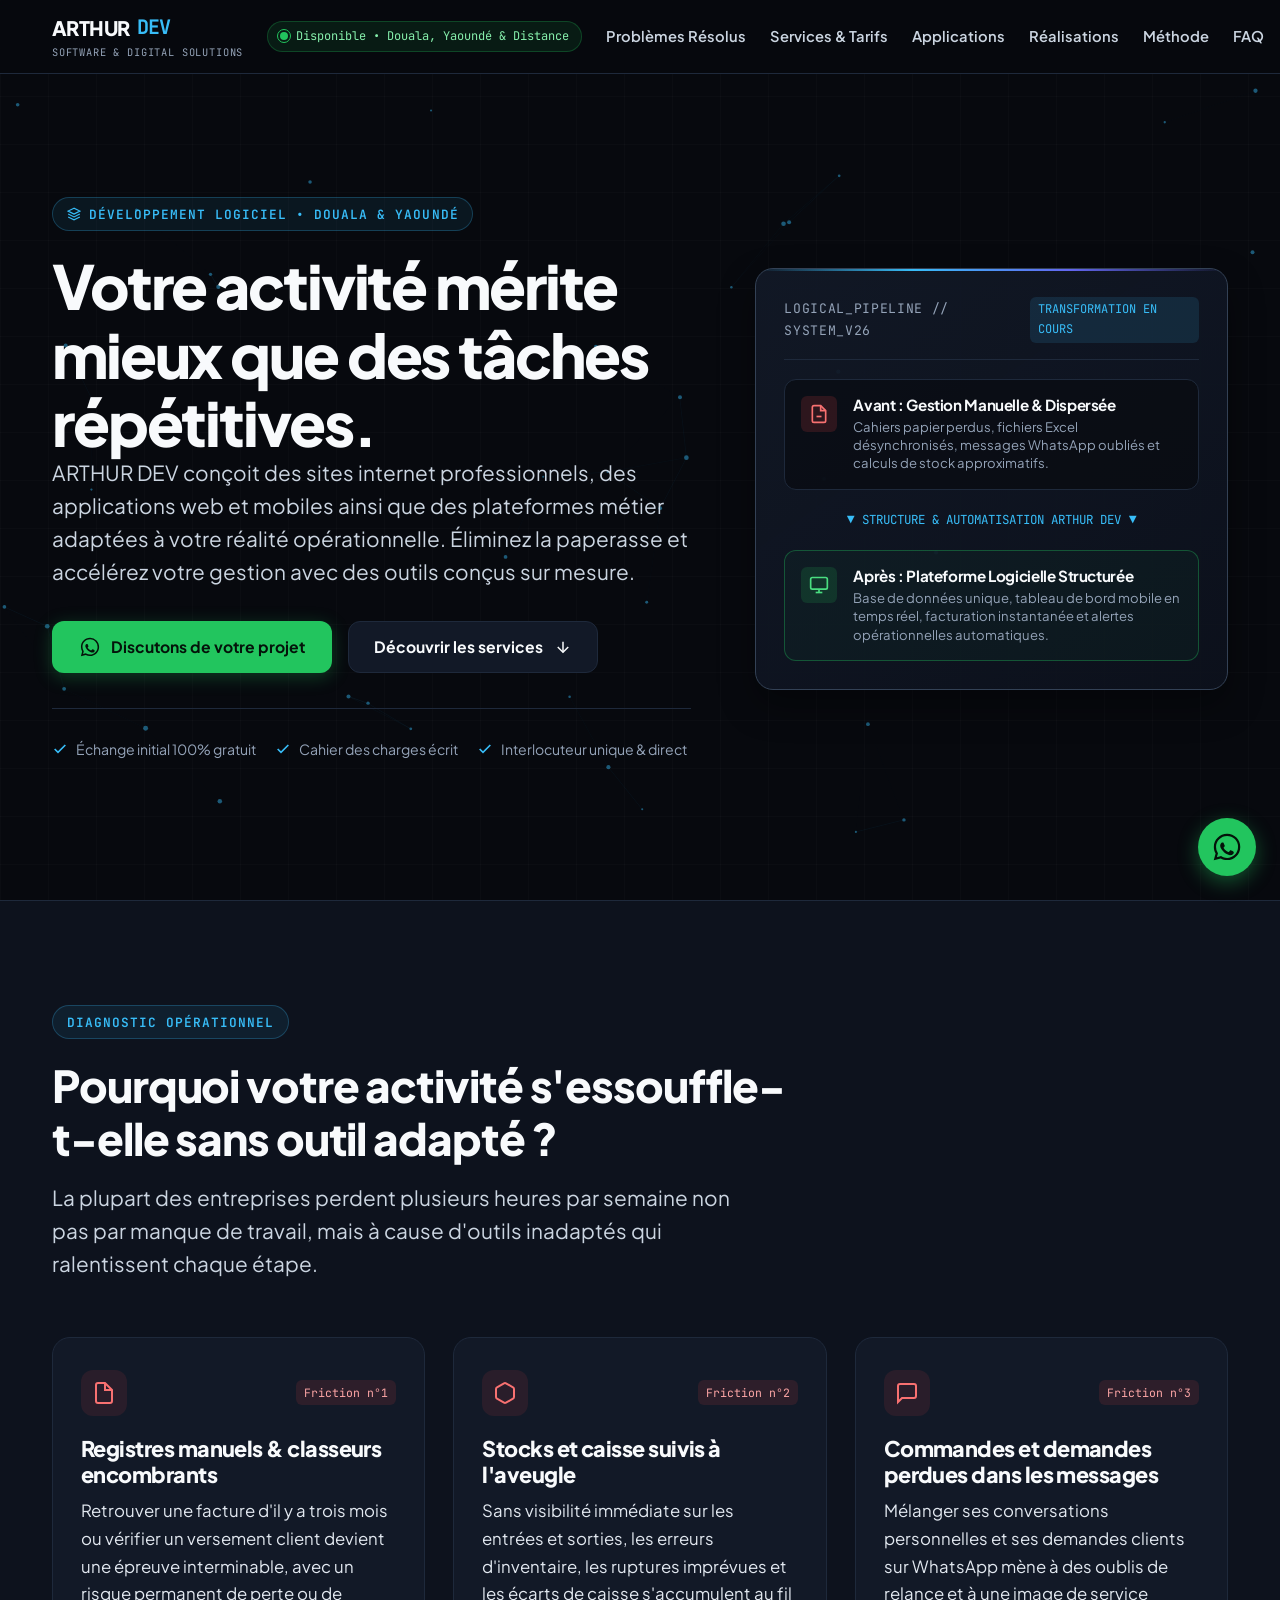
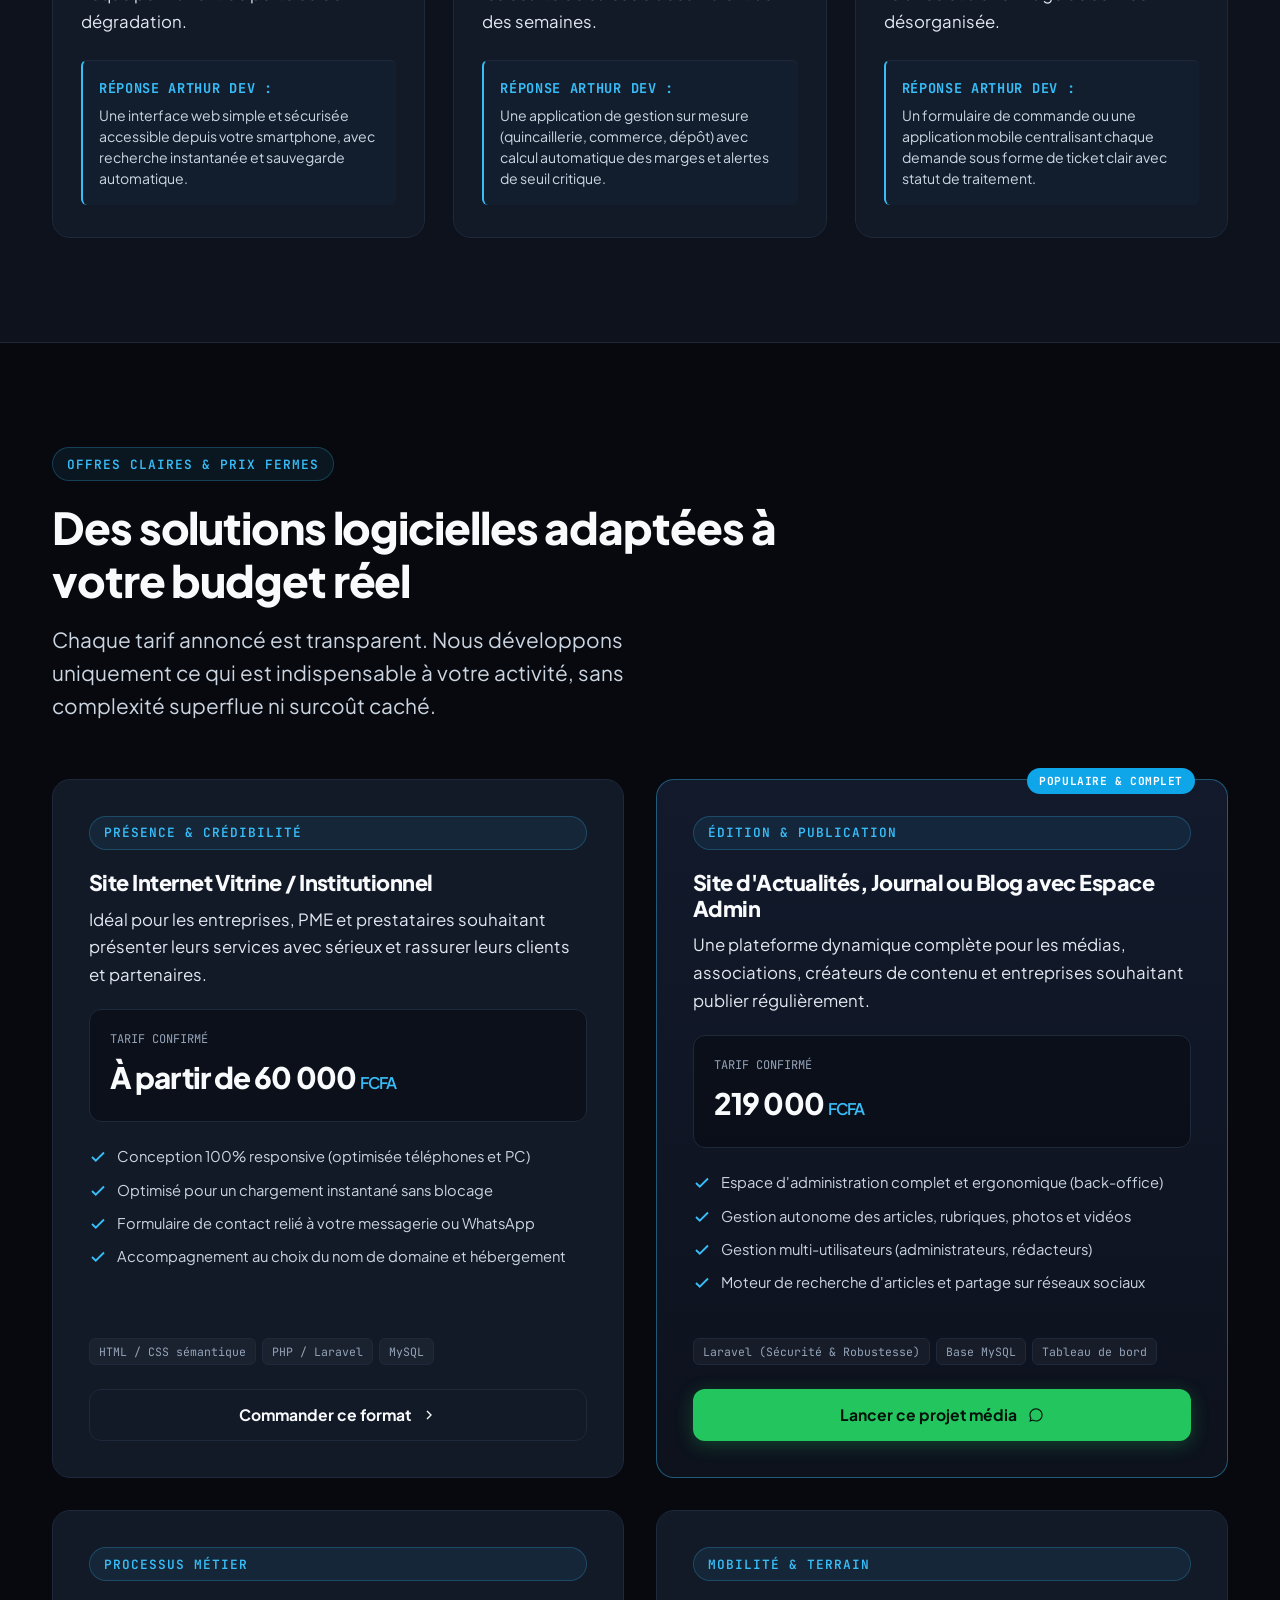
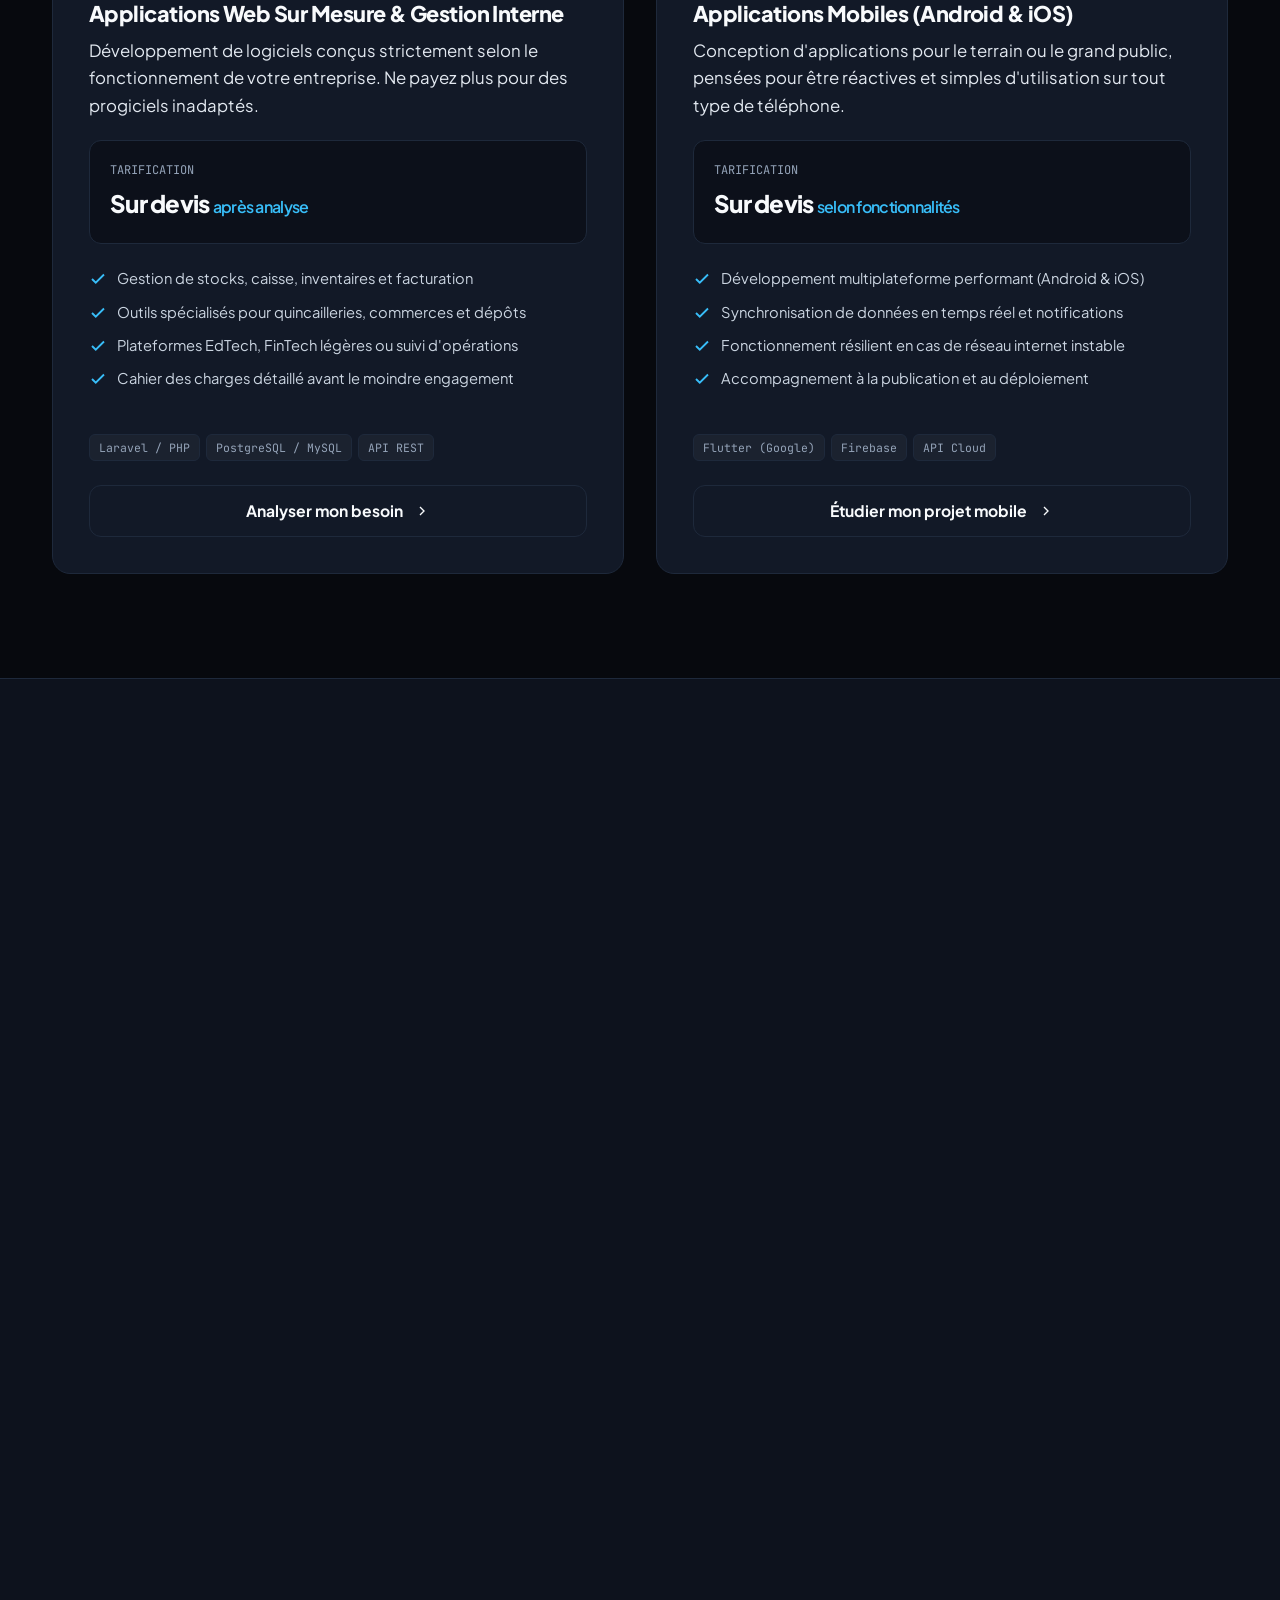
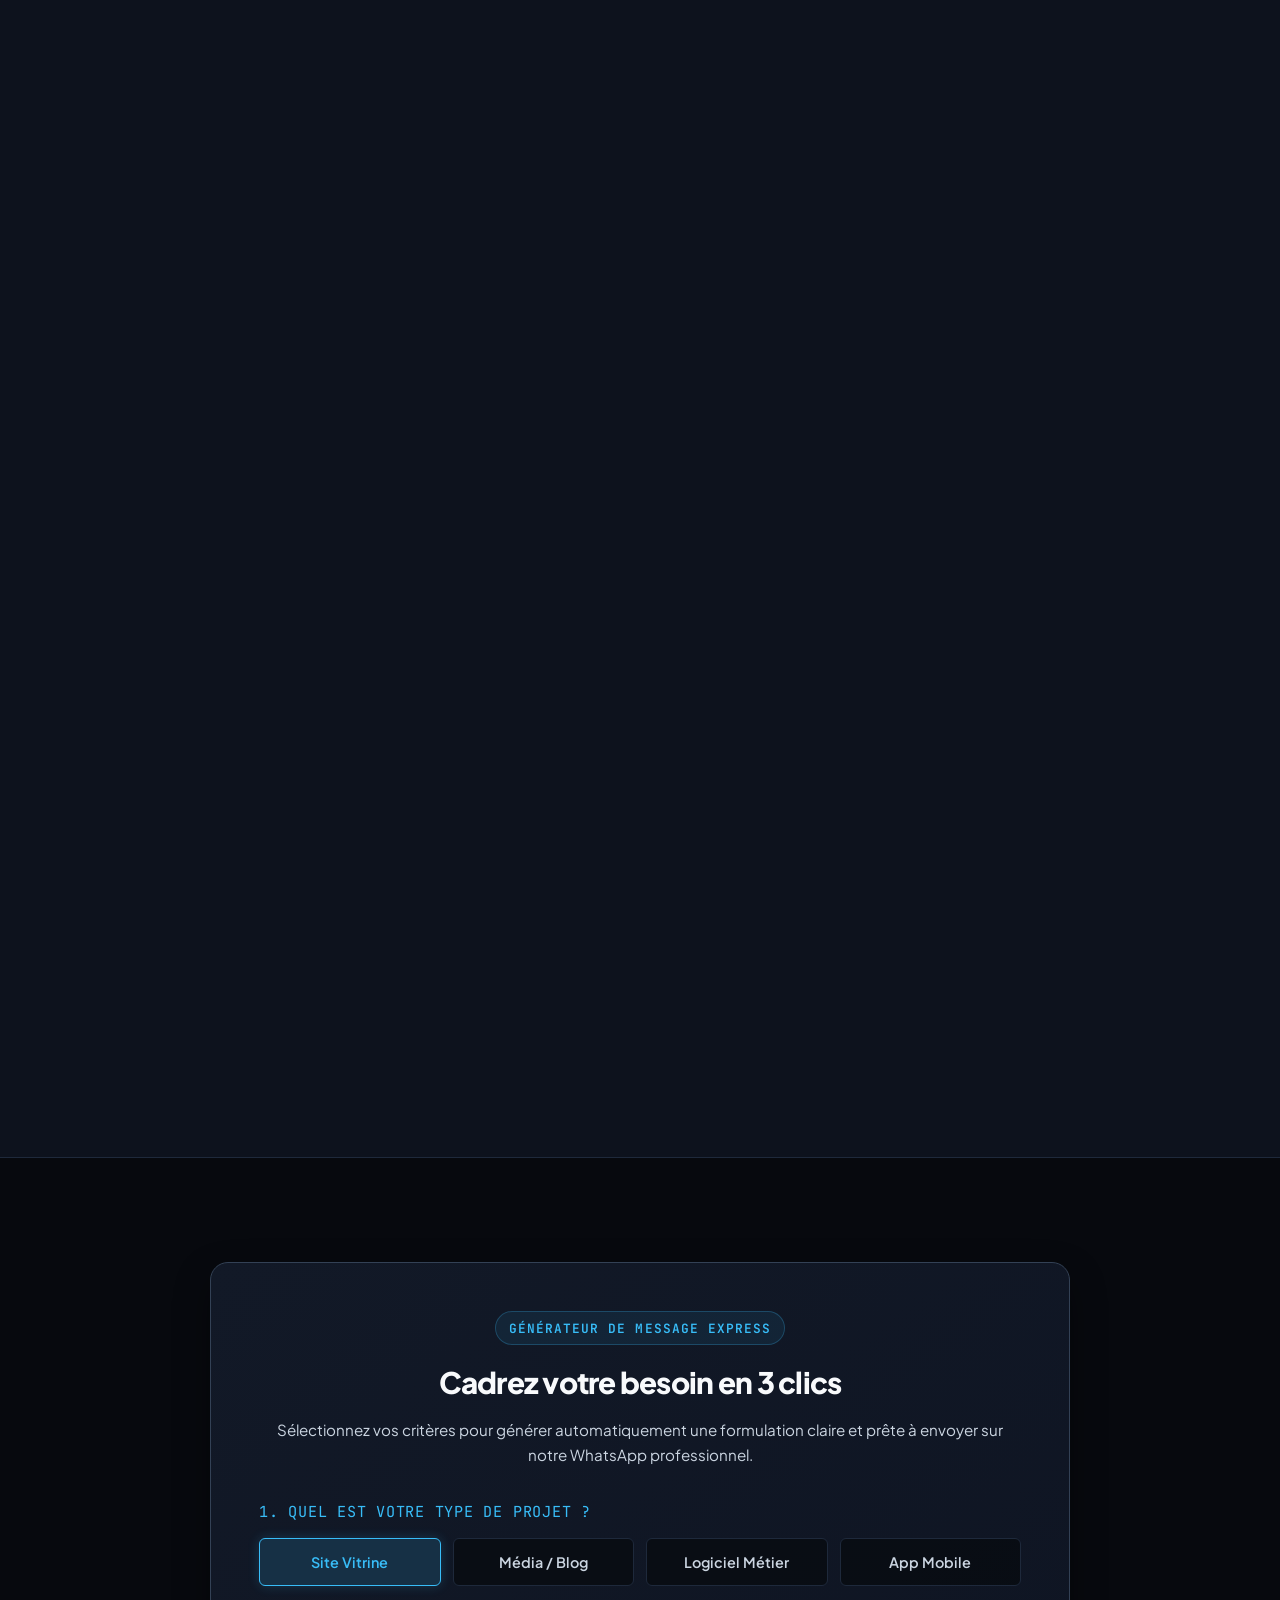
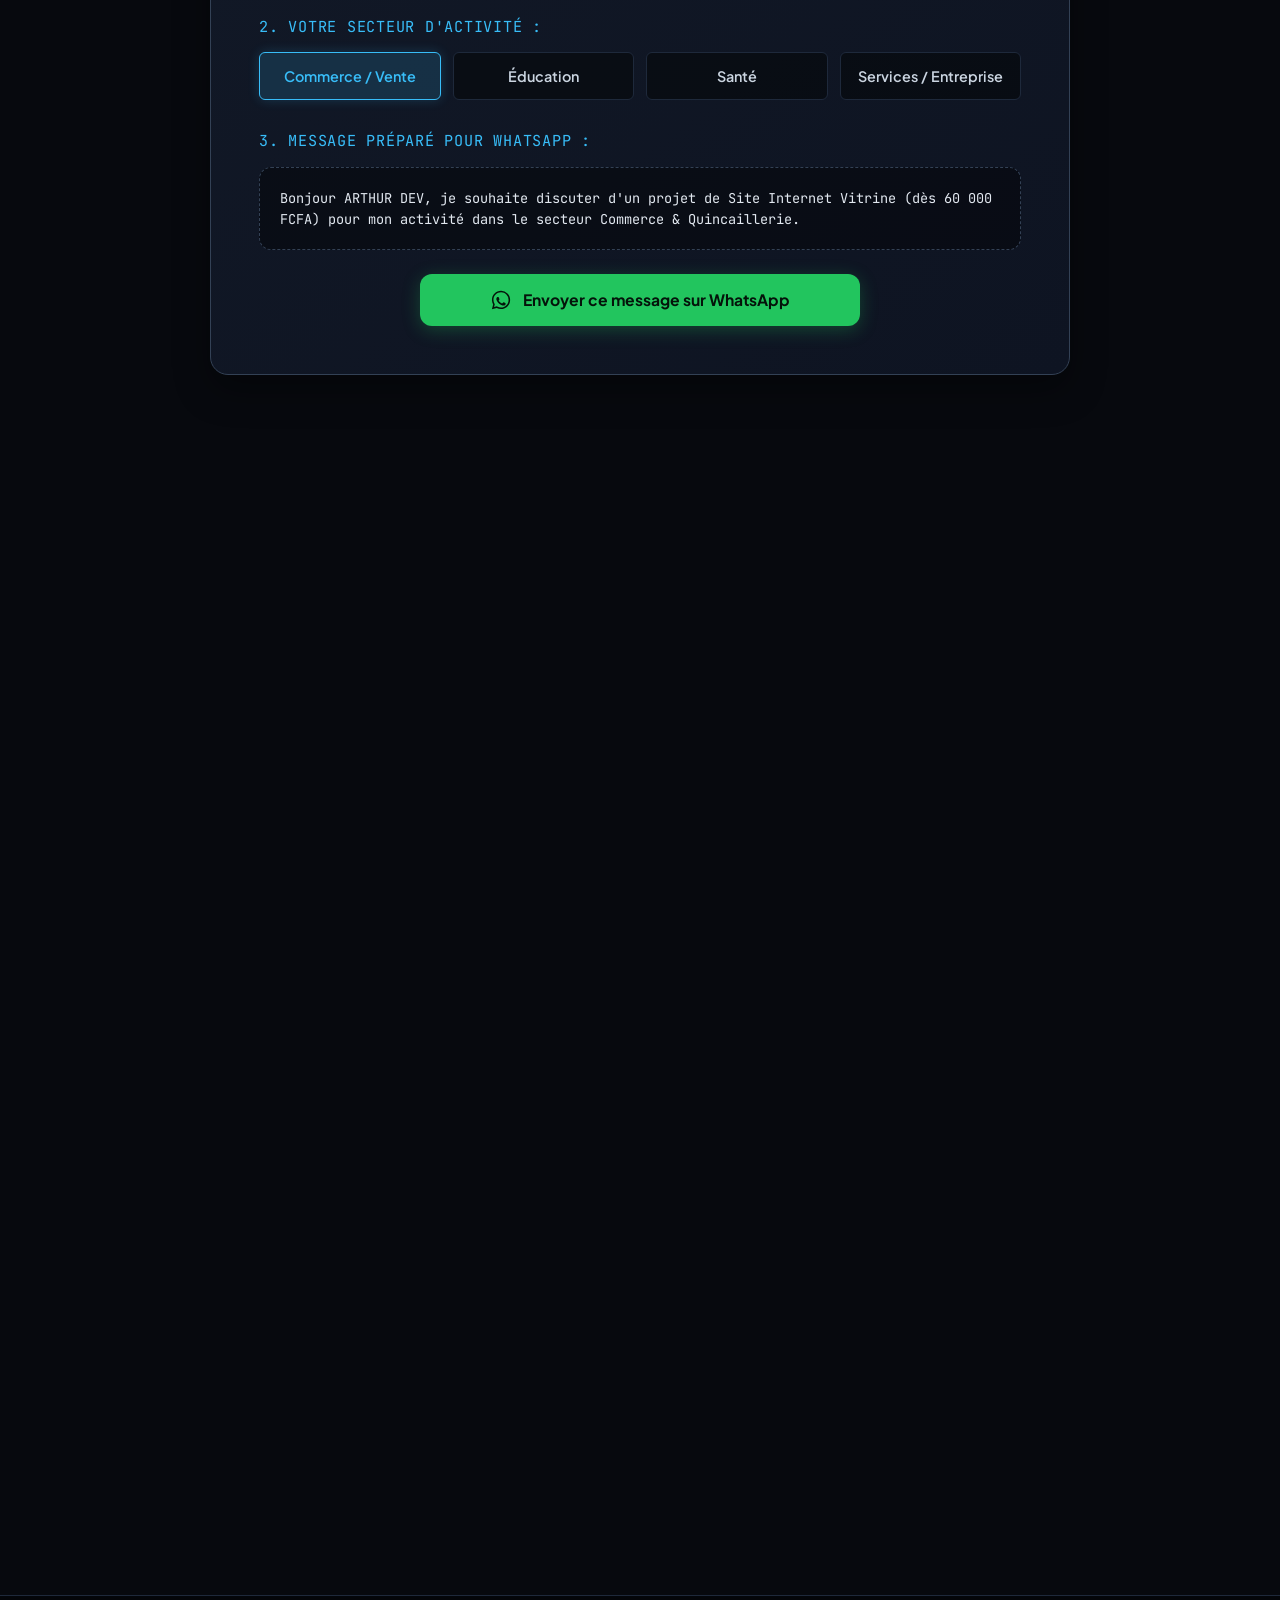
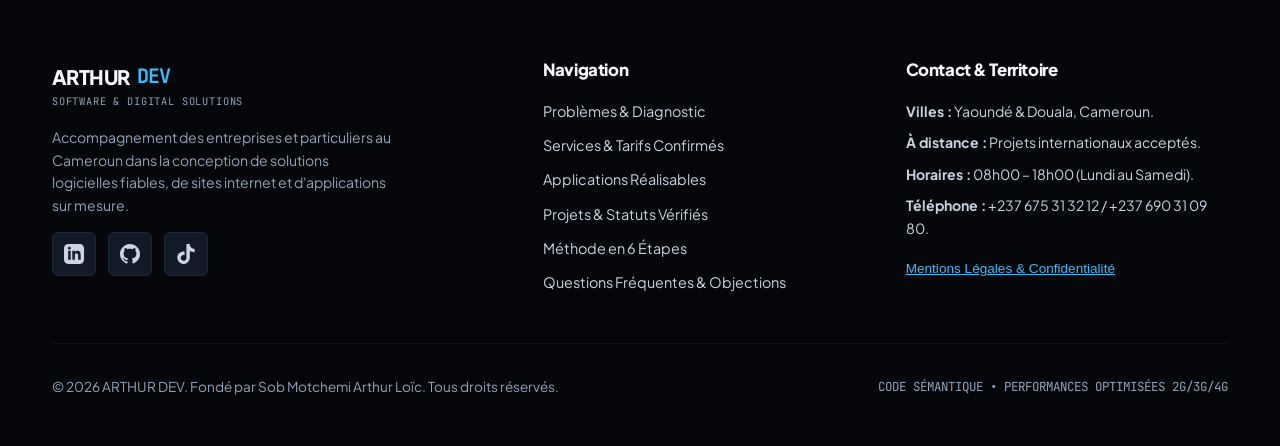
==== commit 08eacb1d: "fix: balise Google Search Console + sync all-in-one" ====
--- a/index.html
+++ b/index.html
@@ -11,6 +11,7 @@
   <link rel="canonical" href="https://arthurdev.netlify.app/">
   <meta name="theme-color" content="#07090e">
   <!-- Code de vérification Google Search Console (à activer après inscription sur Google Search Console) -->
+   <meta name="google-site-verification" content="LBuYWWhpYqf4C7qcHb7DKrY_hiLLcQxE0Qis-ZjJDj0" />
   <!-- <meta name="google-site-verification" content="VOTRE_CODE_GOOGLE_SEARCH_CONSOLE"> -->
 
   <!-- Open Graph / Meta Réseaux Sociaux -->
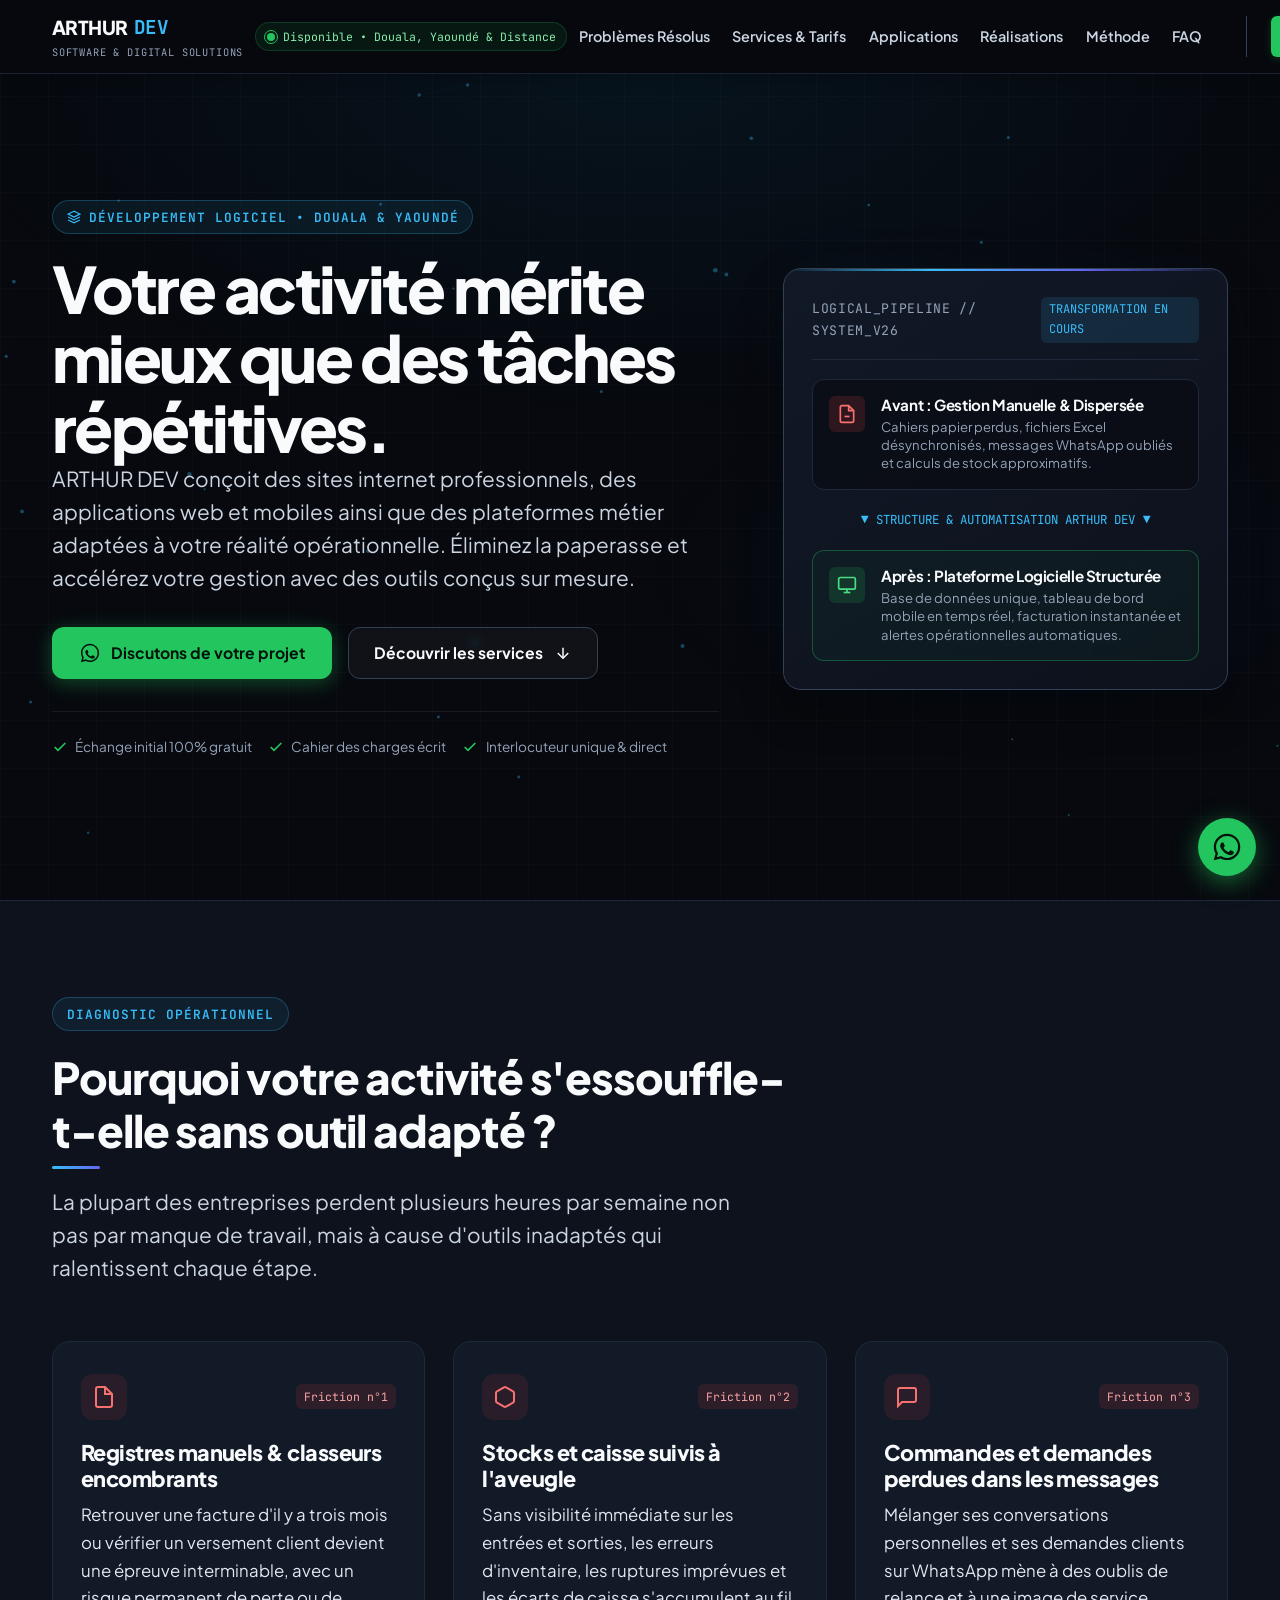
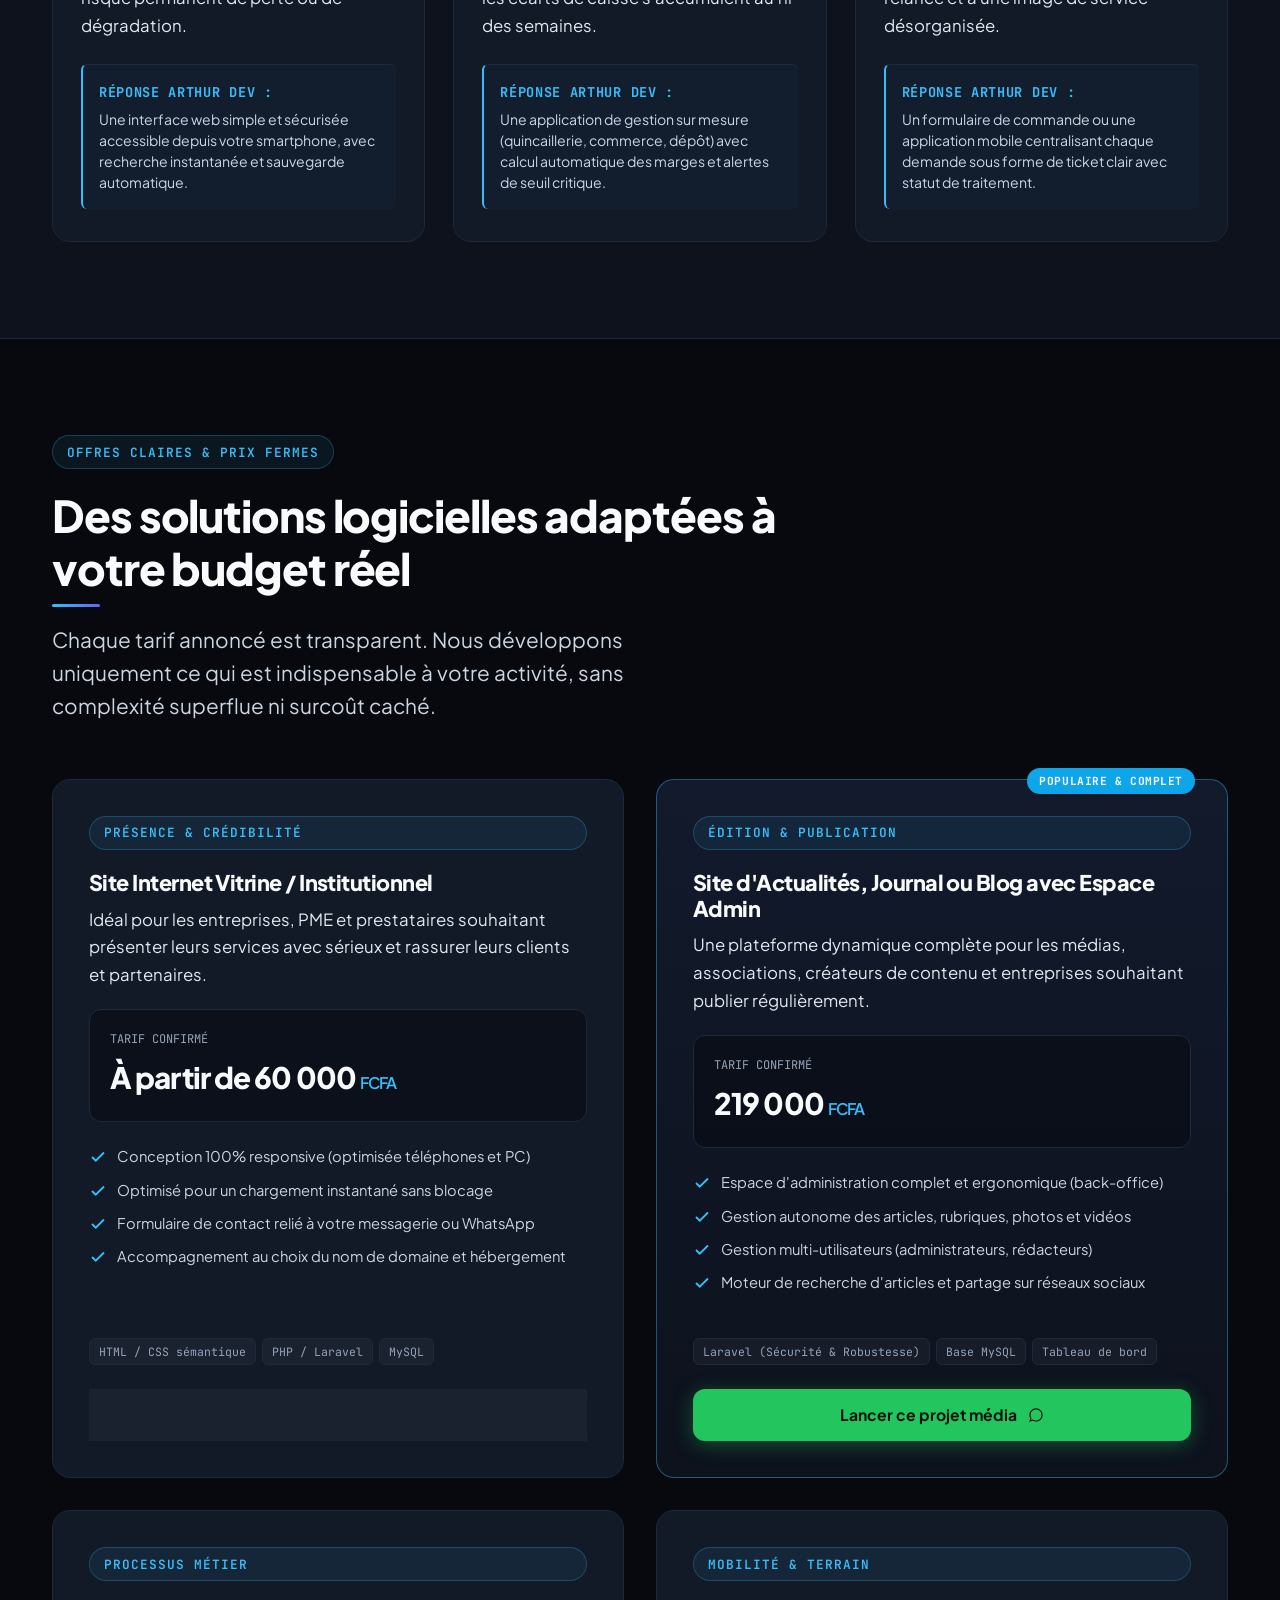
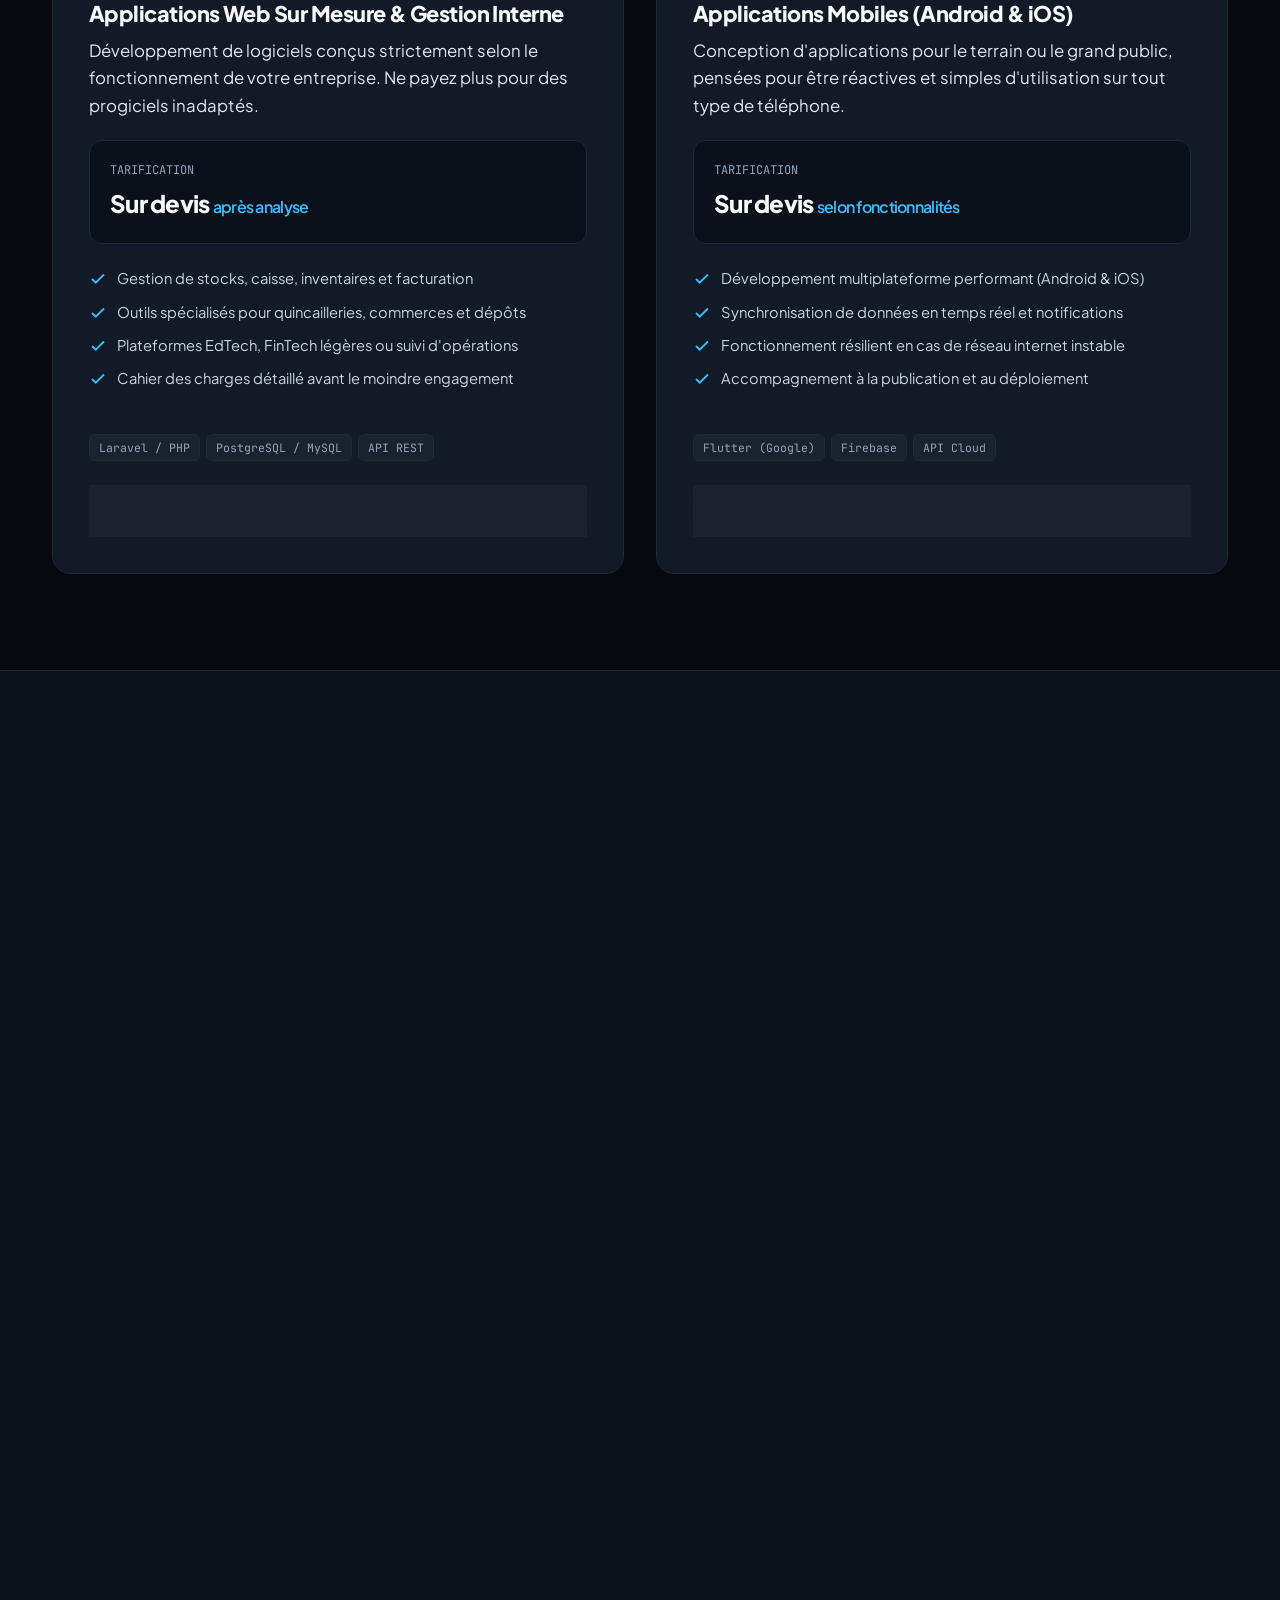
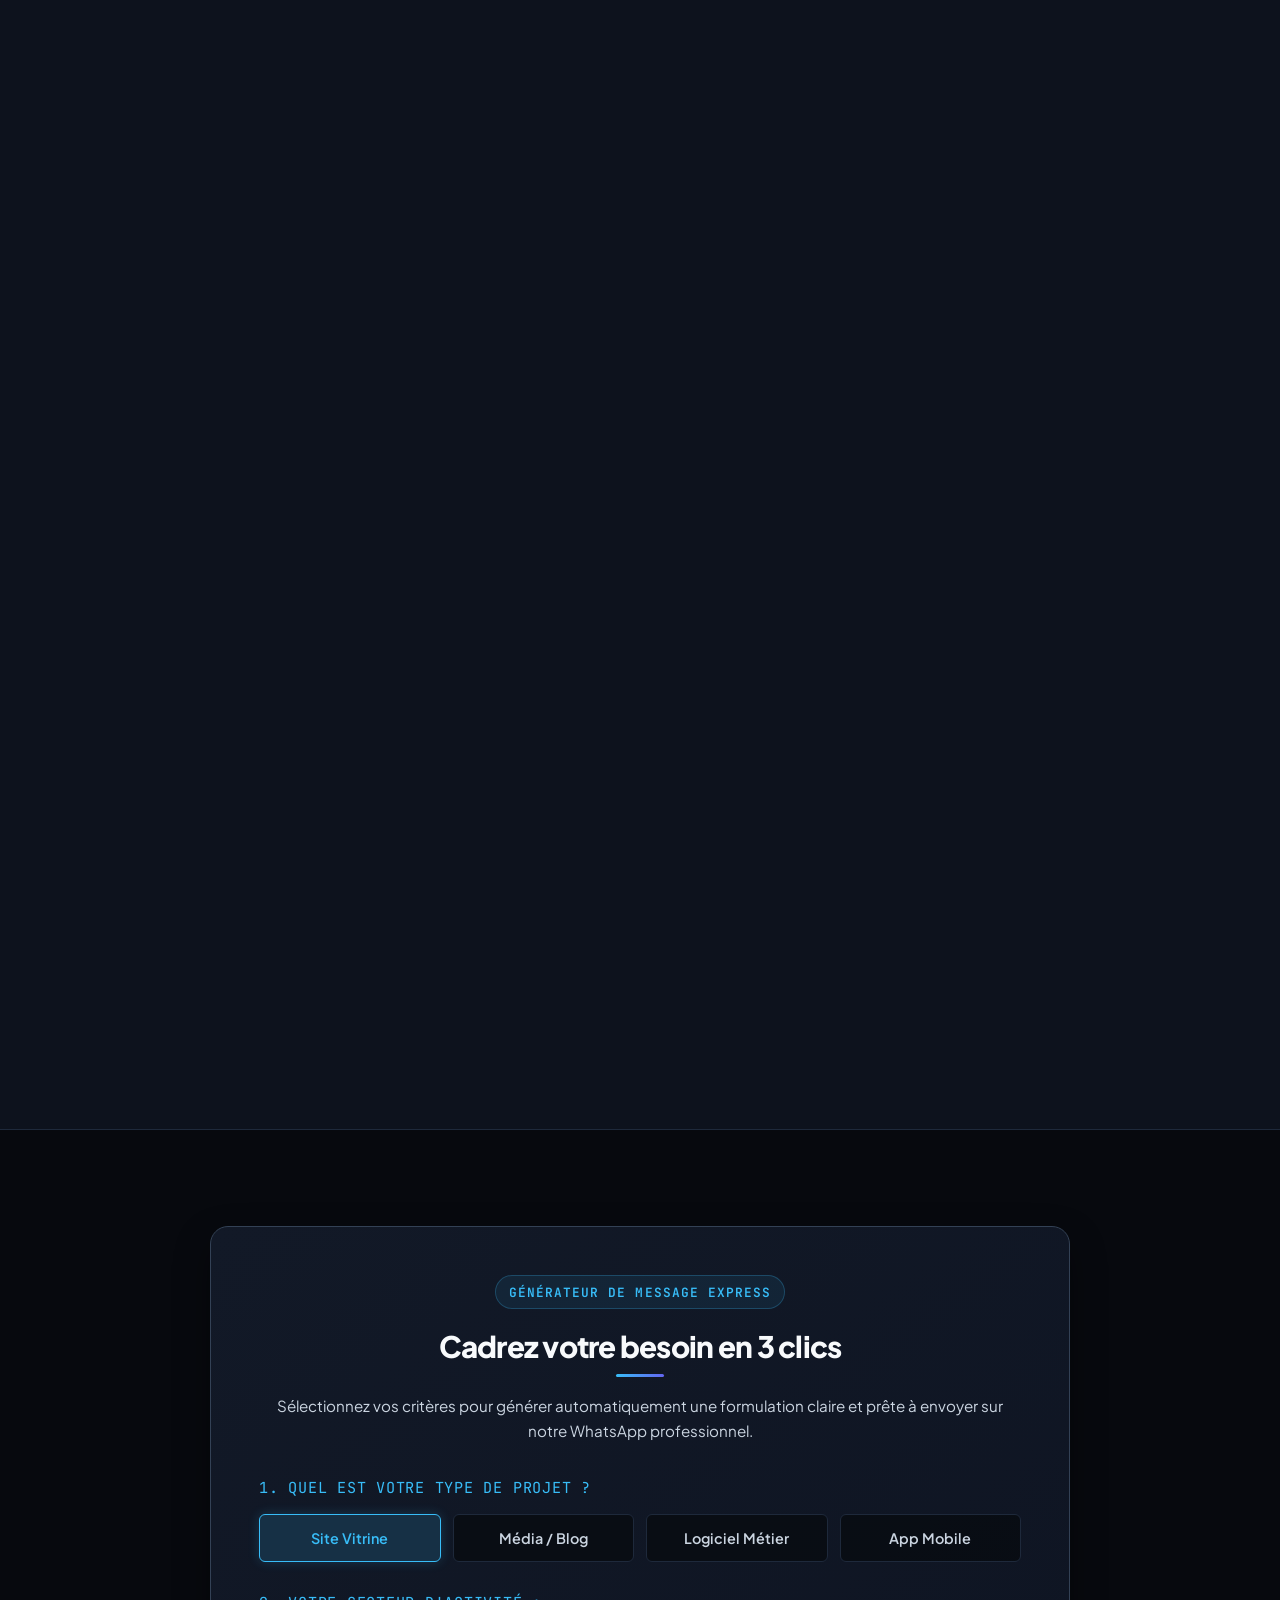
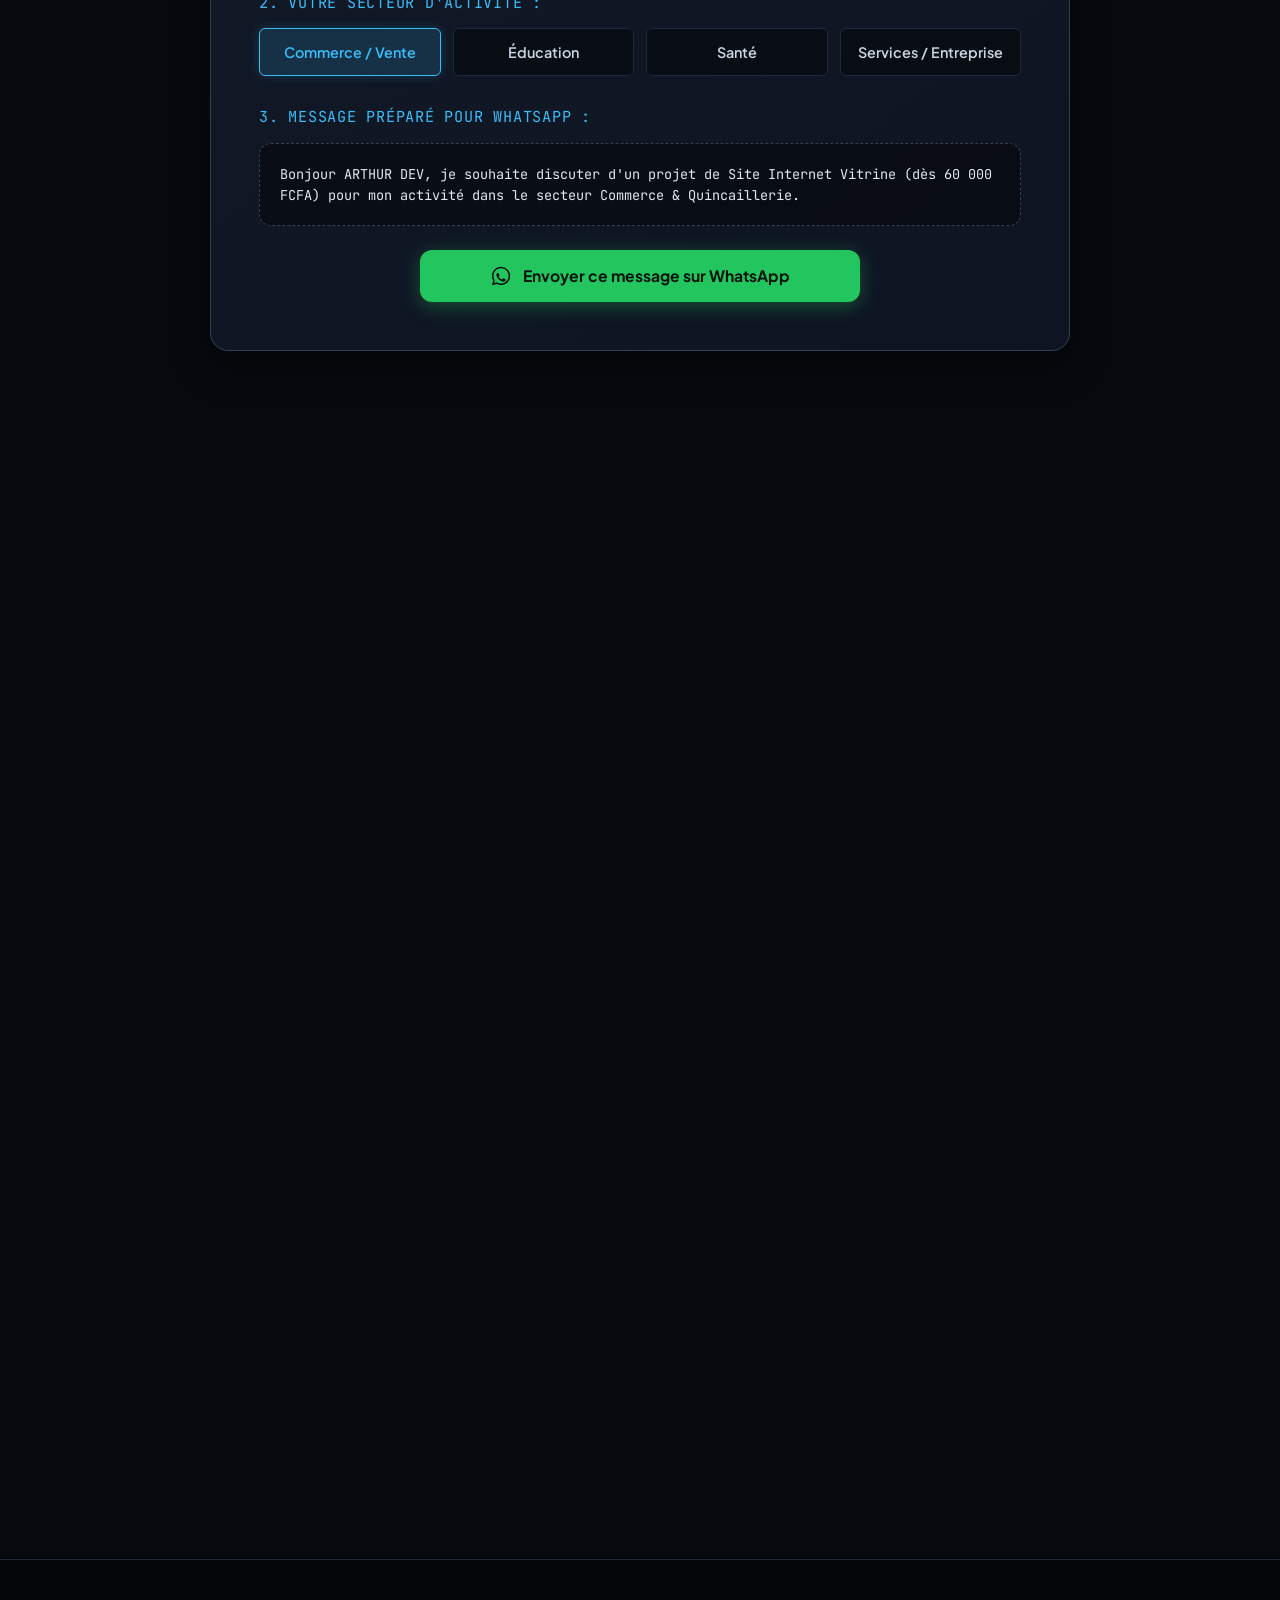
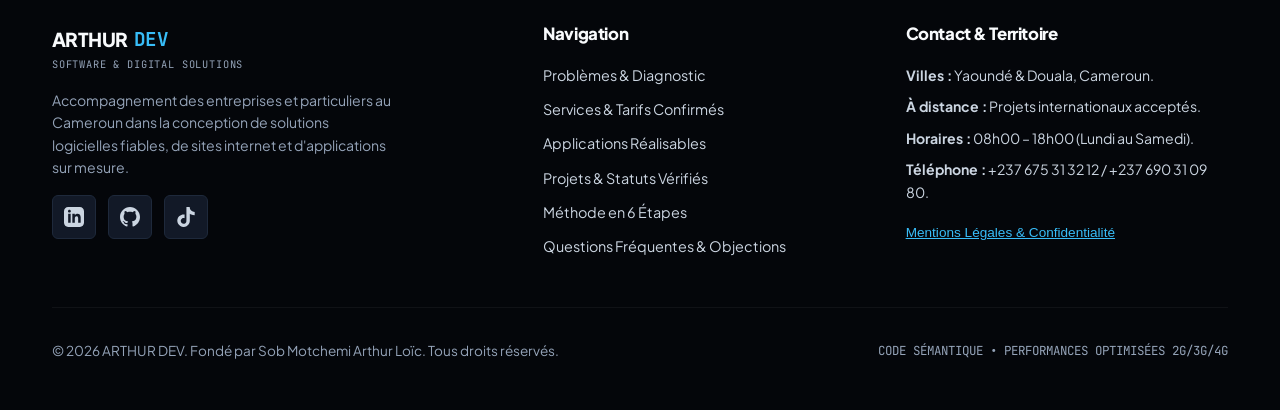
==== commit 79b9e14e: "refactor: redesign UI/UX complet mobile-first + nav epuree + hero modernise + CTA optimise" ====
--- a/index.html
+++ b/index.html
@@ -136,6 +136,22 @@
       <a href="#pourquoi" class="mobile-link">Pourquoi ARTHUR DEV</a>
       <a href="#faq" class="mobile-link">FAQ &amp; Objections</a>
       <a href="#contact" class="mobile-link">Demander un Devis</a>
+
+      <!-- CTA WhatsApp dans le menu mobile -->
+      <div class="mobile-nav-cta">
+        <a href="https://wa.me/237675313212?text=Bonjour%20ARTHUR%20DEV%2C%20je%20souhaite%20discuter%20d%27un%20projet%20num%C3%A9rique%20pour%20mon%20activit%C3%A9."
+           class="btn btn-whatsapp"
+           target="_blank"
+           rel="noopener noreferrer">
+          <svg width="20" height="20" viewBox="0 0 24 24" fill="currentColor" aria-hidden="true">
+            <path d="M12.04 2c-5.46 0-9.91 4.45-9.91 9.91 0 1.75.46 3.45 1.32 4.95L2.05 22l5.25-1.38c1.45.79 3.08 1.21 4.74 1.21 5.46 0 9.91-4.45 9.91-9.91 0-2.65-1.03-5.14-2.9-7.01A9.816 9.816 0 0 0 12.04 2m.01 1.67c2.2 0 4.26.86 5.82 2.42a8.225 8.225 0 0 1 2.41 5.83c0 4.54-3.7 8.24-8.24 8.24-1.48 0-2.93-.4-4.2-1.15l-.3-.18-3.12.82.83-3.04-.2-.31a8.196 8.196 0 0 1-1.26-4.38c0-4.54 3.7-8.24 8.24-8.24m4.52 11.66c-.25-.13-1.47-.72-1.7-.81-.23-.08-.39-.13-.56.13-.17.25-.64.81-.79.97-.14.17-.29.19-.54.06-.25-.13-1.06-.39-2.02-1.24-.75-.67-1.25-1.49-1.4-1.74-.14-.25-.02-.39.11-.51.11-.11.25-.29.37-.43.13-.15.17-.25.25-.42.08-.17.04-.32-.02-.45-.06-.13-.56-1.35-.77-1.85-.2-.48-.41-.42-.56-.43h-.48c-.17 0-.44.06-.67.31-.23.25-.88.86-.88 2.1 0 1.24.9 2.44 1.03 2.61.13.17 1.77 2.7 4.28 3.79.6.26 1.07.41 1.43.53.6.19 1.15.16 1.58.1.48-.07 1.47-.6 1.68-1.18.21-.58.21-1.07.15-1.18-.06-.12-.22-.19-.47-.32"/>
+          </svg>
+          <span>Discuter sur WhatsApp</span>
+        </a>
+        <a href="#contact" class="btn btn-secondary" style="border-color: var(--border-medium);">
+          <span>Demander un devis gratuit</span>
+        </a>
+      </div>
     </div>
   </header>
 
--- a/style.css
+++ b/style.css
@@ -136,17 +136,24 @@
 }
 
 section {
-  padding-top: 5rem;
-  padding-bottom: 5rem;
+  padding-top: 3.5rem;
+  padding-bottom: 3.5rem;
   position: relative;
   z-index: 1;
   scroll-margin-top: calc(var(--nav-height) + 1.75rem);
 }
 
+@media (min-width: 768px) {
+  section {
+    padding-top: 5rem;
+    padding-bottom: 5rem;
+  }
+}
+
 @media (min-width: 1024px) {
   section {
-    padding-top: 6.5rem;
-    padding-bottom: 6.5rem;
+    padding-top: 6rem;
+    padding-bottom: 6rem;
   }
 }
 
@@ -165,9 +172,9 @@
 }
 
 h1 {
-  font-size: clamp(2.1rem, 4.5vw + 1rem, 3.8rem);
-  letter-spacing: -0.035em;
-  line-height: 1.12;
+  font-size: clamp(2.2rem, 5vw + 0.8rem, 4rem);
+  letter-spacing: -0.04em;
+  line-height: 1.08;
 }
 
 h2 {
@@ -279,23 +286,42 @@
 .btn-whatsapp {
   background-color: var(--cta-whatsapp);
   color: var(--text-dark-cta);
-  box-shadow: 0 4px 18px rgba(34, 197, 94, 0.28);
+  box-shadow: 0 4px 20px rgba(34, 197, 94, 0.35);
+  position: relative;
+  overflow: hidden;
+}
+.btn-whatsapp::after {
+  content: '';
+  position: absolute;
+  inset: 0;
+  background: rgba(255,255,255,0);
+  transition: background 0.2s ease;
 }
 .btn-whatsapp:hover {
   background-color: var(--cta-whatsapp-hover);
   color: #000;
   transform: translateY(-2px);
-  box-shadow: 0 6px 22px rgba(34, 197, 94, 0.4);
+  box-shadow: 0 8px 28px rgba(34, 197, 94, 0.5);
+}
+
+/* Animation subtile sur le bouton hero WhatsApp */
+.hero-section .btn-whatsapp {
+  animation: wa-glow 3s ease-in-out infinite;
+}
+@keyframes wa-glow {
+  0%, 100% { box-shadow: 0 4px 20px rgba(34, 197, 94, 0.35); }
+  50% { box-shadow: 0 4px 32px rgba(34, 197, 94, 0.6); }
 }
 
 .btn-secondary {
-  background-color: var(--bg-card);
-  border-color: var(--border-subtle);
+  background-color: rgba(255,255,255,0.04);
+  border-color: var(--border-medium);
   color: var(--text-white);
+  backdrop-filter: blur(4px);
 }
 .btn-secondary:hover {
-  background-color: var(--bg-card-hover);
-  border-color: var(--border-medium);
+  background-color: rgba(255,255,255,0.08);
+  border-color: var(--accent-cyan);
   color: var(--accent-cyan);
   transform: translateY(-2px);
 }
@@ -319,11 +345,12 @@
   left: 0;
   width: 100%;
   height: var(--nav-height);
-  background-color: rgba(7, 9, 14, 0.92);
-  backdrop-filter: blur(10px);
-  -webkit-backdrop-filter: blur(10px);
-  border-bottom: 1px solid var(--border-subtle);
+  background-color: rgba(7, 9, 14, 0.95);
+  backdrop-filter: blur(14px);
+  -webkit-backdrop-filter: blur(14px);
+  border-bottom: 1px solid rgba(30, 41, 59, 0.8);
   z-index: 1000;
+  box-shadow: 0 1px 20px rgba(0,0,0,0.3);
 }
 
 .nav-wrapper {
@@ -331,7 +358,7 @@
   align-items: center;
   justify-content: space-between;
   height: 100%;
-  gap: 1.5rem;
+  gap: 0.75rem;
 }
 
 .brand-logo {
@@ -340,14 +367,15 @@
   text-decoration: none;
   color: var(--text-white);
   flex-shrink: 0;
+  min-width: 0;
 }
 .brand-name {
-  font-size: 1.25rem;
+  font-size: 1.2rem;
   font-weight: 800;
   letter-spacing: -0.03em;
   display: flex;
   align-items: center;
-  gap: 0.45rem;
+  gap: 0.4rem;
 }
 .brand-name span.dev {
   color: var(--accent-cyan);
@@ -367,13 +395,14 @@
   align-items: center;
   gap: 0.5rem;
   font-family: var(--font-mono);
-  font-size: 0.75rem;
+  font-size: 0.72rem;
   color: #86efac;
-  background: rgba(34, 197, 94, 0.1);
-  padding: 0.3rem 0.75rem;
+  background: rgba(34, 197, 94, 0.08);
+  padding: 0.28rem 0.65rem;
   border-radius: var(--radius-full);
-  border: 1px solid rgba(34, 197, 94, 0.25);
+  border: 1px solid rgba(34, 197, 94, 0.2);
   white-space: nowrap;
+  flex-shrink: 0;
 }
 .status-dot {
   width: 8px;
@@ -400,47 +429,63 @@
 
 .nav-desktop {
   margin-left: auto;
+  display: none;
+}
+
+@media (min-width: 1024px) {
+  .nav-desktop {
+    display: block;
+  }
 }
 
 .nav-links {
-  display: none;
+  display: flex;
   list-style: none;
   align-items: center;
-  gap: 1.5rem;
+  gap: 1.4rem;
   margin: 0;
   padding: 0;
 }
 .nav-links a {
   color: var(--text-secondary);
   text-decoration: none;
-  font-size: 0.92rem;
+  font-size: 0.9rem;
   font-weight: 600;
   transition: color 0.15s ease;
   position: relative;
   white-space: nowrap;
 }
+.nav-links a::after {
+  content: '';
+  position: absolute;
+  bottom: -3px;
+  left: 0;
+  width: 0;
+  height: 2px;
+  background: var(--accent-cyan);
+  border-radius: 2px;
+  transition: width 0.2s ease;
+}
 .nav-links a:hover {
   color: var(--text-white);
 }
+.nav-links a:hover::after {
+  width: 100%;
+}
 
 .nav-actions {
   display: flex;
   align-items: center;
-  gap: 0.85rem;
+  gap: 0.75rem;
   flex-shrink: 0;
 }
 
-/* Bouton WhatsApp En-tête calibré et nettement séparé */
+/* Sur mobile: on cache le bouton WhatsApp du header — le flottant suffit */
 .nav-btn-whatsapp {
-  min-height: 40px !important;
-  padding: 0.48rem 1.15rem !important;
-  font-size: 0.88rem !important;
-  font-weight: 700 !important;
-  border-radius: var(--radius-sm) !important;
-  box-shadow: 0 2px 10px rgba(34, 197, 94, 0.2) !important;
-  white-space: nowrap !important;
-}
-
+  display: none;
+}
+
+/* Bouton hamburger toujours visible sur mobile */
 .menu-toggle {
   display: flex;
   flex-direction: column;
@@ -448,18 +493,20 @@
   gap: 5px;
   width: 44px;
   height: 44px;
-  background: transparent;
-  border: 1px solid var(--border-subtle);
+  background: rgba(255,255,255,0.05);
+  border: 1px solid var(--border-medium);
   border-radius: var(--radius-sm);
   cursor: pointer;
   padding: 10px;
+  flex-shrink: 0;
 }
 .menu-toggle span {
   display: block;
   width: 100%;
   height: 2px;
   background-color: var(--text-white);
-  transition: transform 0.2s ease, opacity 0.2s ease;
+  border-radius: 2px;
+  transition: transform 0.25s ease, opacity 0.2s ease;
 }
 .menu-toggle[aria-expanded="true"] span:nth-child(1) {
   transform: translateY(7px) rotate(45deg);
@@ -471,6 +518,7 @@
   transform: translateY(-7px) rotate(-45deg);
 }
 
+/* Drawer mobile amélioré */
 .mobile-nav {
   position: fixed;
   top: var(--nav-height);
@@ -479,35 +527,66 @@
   max-height: calc(100vh - var(--nav-height));
   overflow-y: auto;
   -webkit-overflow-scrolling: touch;
-  background: rgba(10, 14, 23, 0.98);
+  background: rgba(7, 9, 14, 0.98);
+  backdrop-filter: blur(16px);
   border-bottom: 1px solid var(--border-medium);
-  padding: 1.5rem 1.25rem 2rem;
+  padding: 1.5rem 1.5rem 2.5rem;
   display: none;
   flex-direction: column;
-  gap: 1.2rem;
+  gap: 0.25rem;
   z-index: 999;
 }
 .mobile-nav.is-open {
   display: flex;
 }
-.mobile-nav a {
+.mobile-link {
+  color: var(--text-secondary);
+  text-decoration: none;
+  font-size: 1.05rem;
+  font-weight: 600;
+  padding: 0.9rem 0.5rem;
+  border-bottom: 1px solid rgba(255,255,255,0.05);
+  transition: color 0.15s ease, padding-left 0.15s ease;
+  display: block;
+}
+.mobile-link:hover {
   color: var(--text-white);
-  text-decoration: none;
-  font-size: 1.15rem;
-  font-weight: 600;
-  padding: 0.6rem 0;
-  border-bottom: 1px solid rgba(255,255,255,0.05);
-}
-
+  padding-left: 0.75rem;
+}
+
+/* CTA WhatsApp dans le drawer mobile */
+.mobile-nav-cta {
+  margin-top: 1.5rem;
+  display: flex;
+  flex-direction: column;
+  gap: 0.75rem;
+}
+.mobile-nav-cta .btn {
+  width: 100%;
+  justify-content: center;
+  font-size: 1rem;
+  min-height: 52px;
+}
+
+/* Desktop: afficher le bouton nav, cacher le hamburger */
 @media (min-width: 1024px) {
-  .nav-links { display: flex; }
+  .nav-btn-whatsapp {
+    display: inline-flex;
+    min-height: 40px !important;
+    padding: 0.5rem 1.1rem !important;
+    font-size: 0.88rem !important;
+    font-weight: 700 !important;
+    border-radius: var(--radius-sm) !important;
+    box-shadow: 0 2px 10px rgba(34, 197, 94, 0.2) !important;
+    white-space: nowrap !important;
+  }
+  .nav-actions {
+    margin-left: 2rem;
+    padding-left: 1.5rem;
+    border-left: 1px solid var(--border-medium);
+  }
   .menu-toggle { display: none; }
   .mobile-nav { display: none !important; }
-  .nav-actions {
-    margin-left: 2.25rem; /* Décale nettement le bouton WhatsApp de la FAQ */
-    padding-left: 1.75rem;
-    border-left: 1px solid var(--border-medium); /* Séparateur visuel net et élégant */
-  }
 }
 
 @media (min-width: 1280px) {
@@ -518,30 +597,38 @@
    HERO SECTION
    ========================================================================== */
 .hero-section {
-  min-height: calc(100vh - var(--nav-height));
-  display: flex;
-  align-items: center;
-  padding-top: 3.5rem;
-  padding-bottom: 4.5rem;
+  min-height: calc(100svh - var(--nav-height));
+  display: flex;
+  align-items: center;
+  padding-top: 2.5rem;
+  padding-bottom: 3rem;
   position: relative;
   overflow: hidden;
+  background: radial-gradient(ellipse 80% 60% at 50% 0%, rgba(14, 165, 233, 0.07) 0%, transparent 70%),
+              radial-gradient(ellipse 50% 40% at 80% 60%, rgba(99, 102, 241, 0.05) 0%, transparent 60%);
+}
+
+@media (min-width: 768px) {
+  .hero-section {
+    padding-top: 3.5rem;
+    padding-bottom: 4.5rem;
+  }
 }
 
 #hero-canvas {
   position: absolute;
-  top: 0;
-  right: 0;
+  inset: 0;
   width: 100%;
   height: 100%;
   pointer-events: none;
-  opacity: 0.45;
+  opacity: 0.35;
   z-index: 0;
 }
 
 .hero-grid {
   display: grid;
   grid-template-columns: 1fr;
-  gap: 3rem;
+  gap: 2.5rem;
   align-items: center;
   position: relative;
   z-index: 1;
@@ -549,7 +636,7 @@
 
 @media (min-width: 992px) {
   .hero-grid {
-    grid-template-columns: 1.15fr 0.85fr;
+    grid-template-columns: 1.2fr 0.8fr;
     gap: 4rem;
   }
 }
@@ -558,43 +645,62 @@
   max-width: 680px;
 }
 
+/* Masquer la carte pipeline sur mobile : trop technique, tue la confiance */
+.hero-visual-card {
+  display: none;
+}
+
+@media (min-width: 992px) {
+  .hero-visual-card {
+    display: block;
+    background: linear-gradient(145deg, rgba(18, 25, 39, 0.98), rgba(13, 18, 29, 0.95));
+    border: 1px solid var(--border-medium);
+    border-radius: var(--radius-lg);
+    padding: 1.75rem;
+    box-shadow: 0 20px 40px rgba(0, 0, 0, 0.4), 0 0 60px rgba(56, 189, 248, 0.04);
+    position: relative;
+    overflow: hidden;
+  }
+  .hero-visual-card::before {
+    content: "";
+    position: absolute;
+    top: 0;
+    left: 0;
+    right: 0;
+    height: 2px;
+    background: linear-gradient(90deg, transparent, var(--accent-cyan), var(--accent-indigo), transparent);
+  }
+}
+
 .hero-guarantees {
   display: flex;
   flex-wrap: wrap;
-  gap: 1.2rem;
-  margin-top: 2.2rem;
-  padding-top: 1.8rem;
-  border-top: 1px solid var(--border-subtle);
+  gap: 1rem;
+  margin-top: 2rem;
+  padding-top: 1.5rem;
+  border-top: 1px solid rgba(255,255,255,0.07);
 }
 .guarantee-item {
   display: flex;
   align-items: center;
-  gap: 0.5rem;
-  font-size: 0.88rem;
+  gap: 0.45rem;
+  font-size: 0.85rem;
   color: var(--text-muted);
 }
 .guarantee-item svg {
-  color: var(--accent-cyan);
+  color: var(--cta-whatsapp);
   flex-shrink: 0;
 }
 
-.hero-visual-card {
-  background: linear-gradient(145deg, rgba(18, 25, 39, 0.95), rgba(13, 18, 29, 0.9));
-  border: 1px solid var(--border-medium);
-  border-radius: var(--radius-lg);
-  padding: 1.75rem;
-  box-shadow: 0 15px 35px rgba(0, 0, 0, 0.35);
-  position: relative;
-  overflow: hidden;
-}
-.hero-visual-card::before {
-  content: "";
-  position: absolute;
-  top: 0;
-  left: 0;
-  right: 0;
-  height: 2px;
-  background: linear-gradient(90deg, transparent, var(--accent-cyan), var(--accent-indigo), transparent);
+/* Boutons Hero pleine largeur sur mobile */
+@media (max-width: 540px) {
+  .hero-section .btn-group {
+    flex-direction: column;
+  }
+  .hero-section .btn-group .btn {
+    width: 100%;
+    justify-content: center;
+  }
 }
 
 .system-header {
@@ -1573,10 +1679,10 @@
   }
 }
 
-/* Bouton d'action flottant WhatsApp */
+/* Bouton d'action flottant WhatsApp — amélioré et pulsé */
 .floating-whatsapp {
   position: fixed;
-  bottom: 1.5rem;
+  bottom: calc(1.5rem + env(safe-area-inset-bottom, 0px));
   right: 1.5rem;
   width: 58px;
   height: 58px;
@@ -1586,15 +1692,22 @@
   display: flex;
   align-items: center;
   justify-content: center;
-  box-shadow: 0 6px 20px rgba(34, 197, 94, 0.4);
-  z-index: 999;
+  box-shadow: 0 6px 24px rgba(34, 197, 94, 0.5);
+  z-index: 998;
   text-decoration: none;
   transition: transform 0.2s ease, background-color 0.2s ease;
+  animation: float-pulse 4s ease-in-out infinite;
+}
+@keyframes float-pulse {
+  0%, 100% { box-shadow: 0 6px 24px rgba(34, 197, 94, 0.5); }
+  50% { box-shadow: 0 6px 36px rgba(34, 197, 94, 0.75); }
 }
 .floating-whatsapp:hover {
-  transform: scale(1.06);
+  transform: scale(1.1);
   background-color: var(--cta-whatsapp-hover);
-}
+  animation: none;
+}
+
 .floating-whatsapp-tooltip {
   position: absolute;
   right: 70px;
@@ -1647,6 +1760,61 @@
 }
 
 /* ==========================================================================
+   AMÉLIORATIONS VISUELLES GLOBALES — MODERNISATION UI/UX
+   ========================================================================== */
+
+/* Section headers avec accent visuel */
+.section-header h2 {
+  position: relative;
+  padding-bottom: 0.75rem;
+}
+.section-header h2::after {
+  content: '';
+  position: absolute;
+  bottom: 0;
+  left: 0;
+  width: 3rem;
+  height: 3px;
+  background: linear-gradient(90deg, var(--accent-cyan), var(--accent-indigo));
+  border-radius: 2px;
+}
+.section-header.center h2::after {
+  left: 50%;
+  transform: translateX(-50%);
+}
+
+/* Mobile : cards pleine largeur, padding réduit */
+@media (max-width: 640px) {
+  .container {
+    padding-left: 1rem;
+    padding-right: 1rem;
+  }
+  h1 {
+    font-size: clamp(1.9rem, 7vw, 2.6rem);
+  }
+  .lead-text {
+    font-size: 1rem;
+  }
+  .service-card, .friction-card, .project-card {
+    border-radius: var(--radius-md);
+  }
+  .service-card {
+    padding: 1.5rem;
+  }
+  .section-header {
+    margin-bottom: 2rem;
+  }
+  .badge-mono {
+    font-size: 0.72rem;
+  }
+  /* Hero guarantees sur une colonne */
+  .hero-guarantees {
+    flex-direction: column;
+    gap: 0.65rem;
+  }
+}
+
+/* ==========================================================================
    OPTIMISATIONS MOBILES AVANCÉES (< 640px) & ERGONOMIE TACTILE
    ========================================================================== */
 @media (max-width: 640px) {
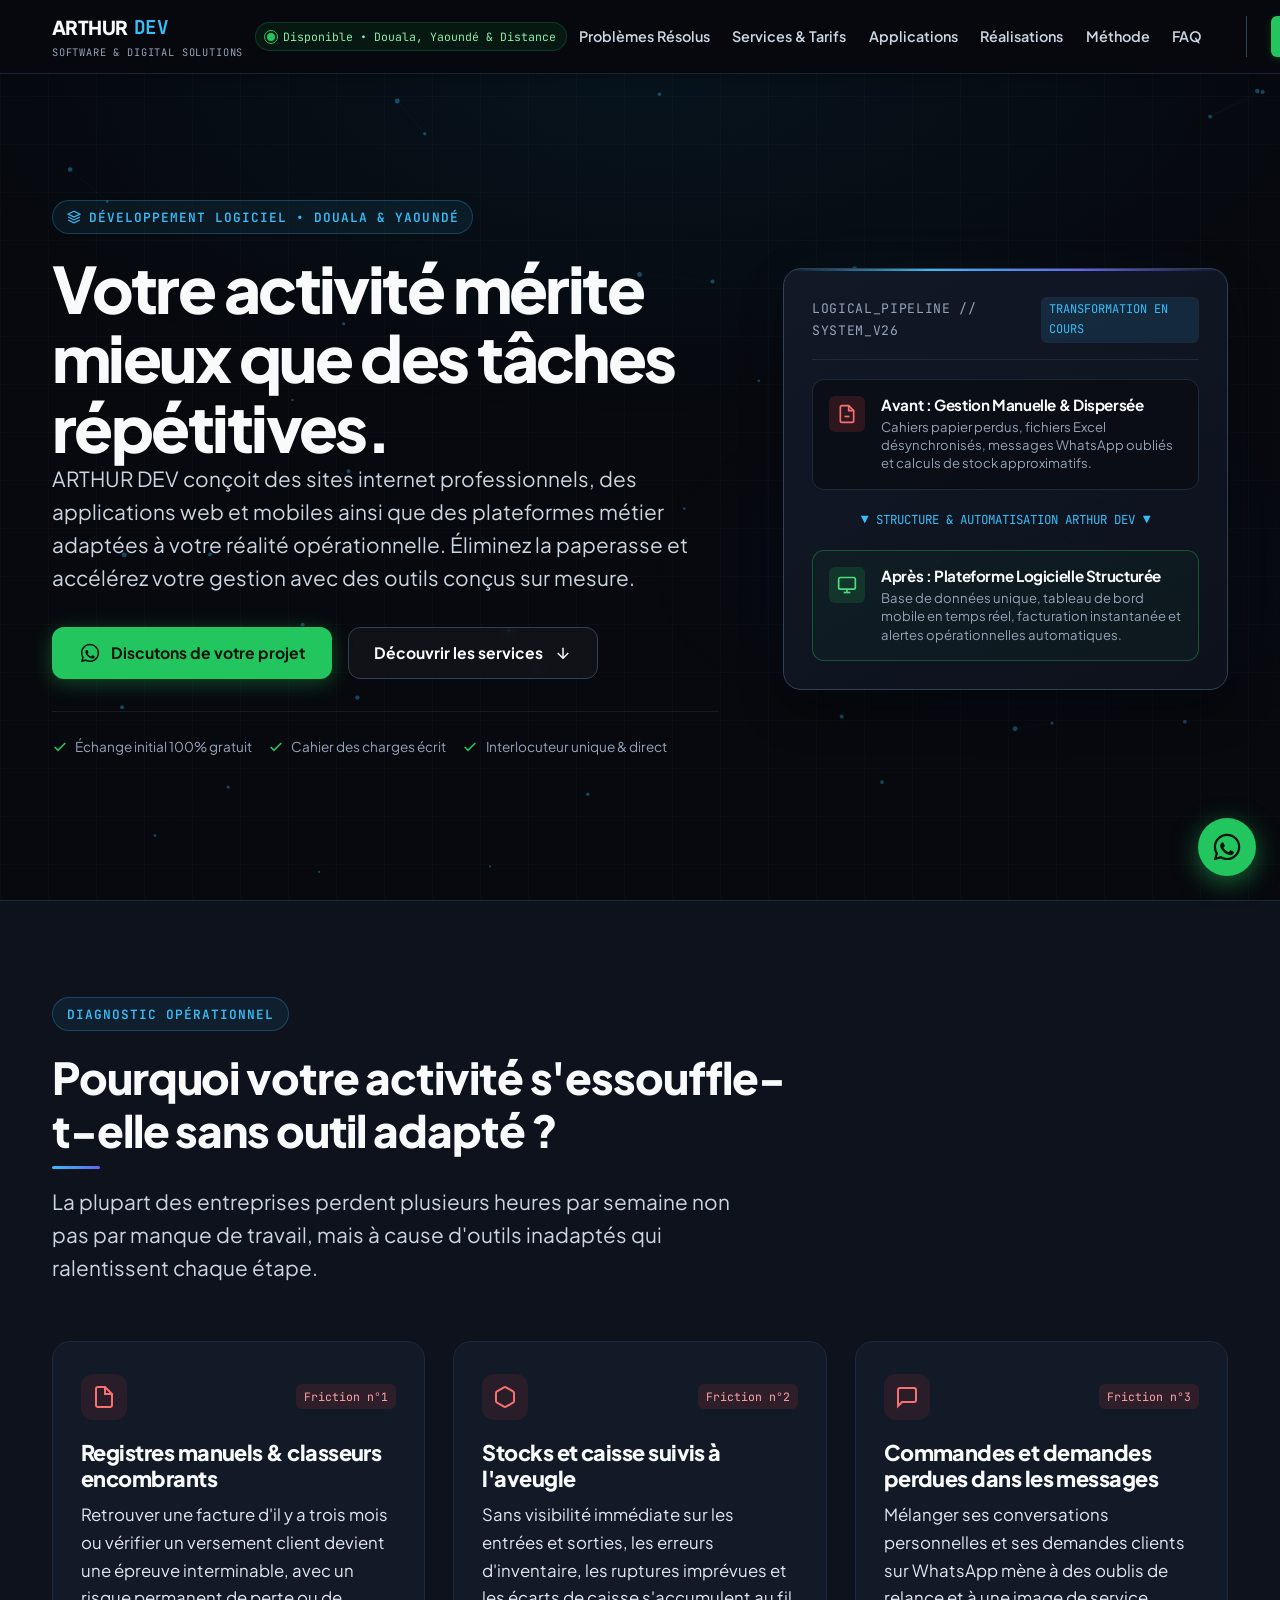
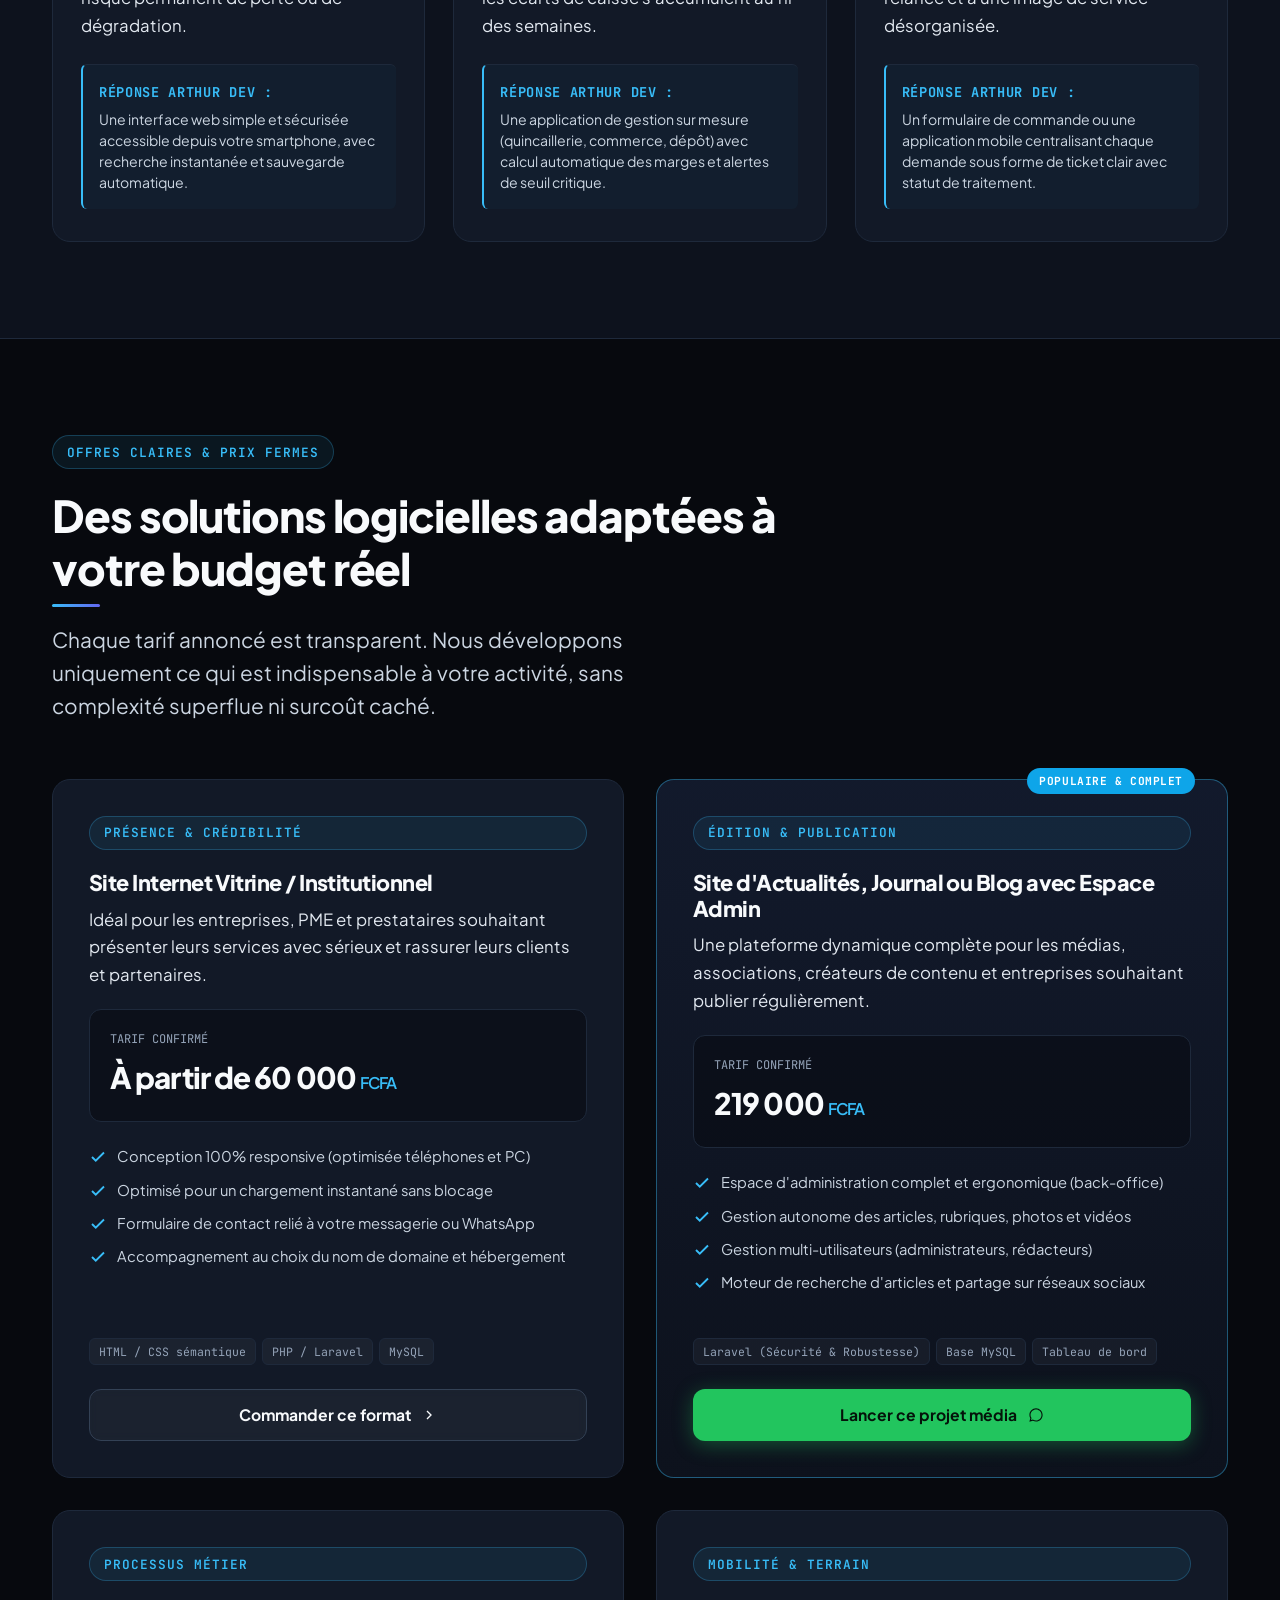
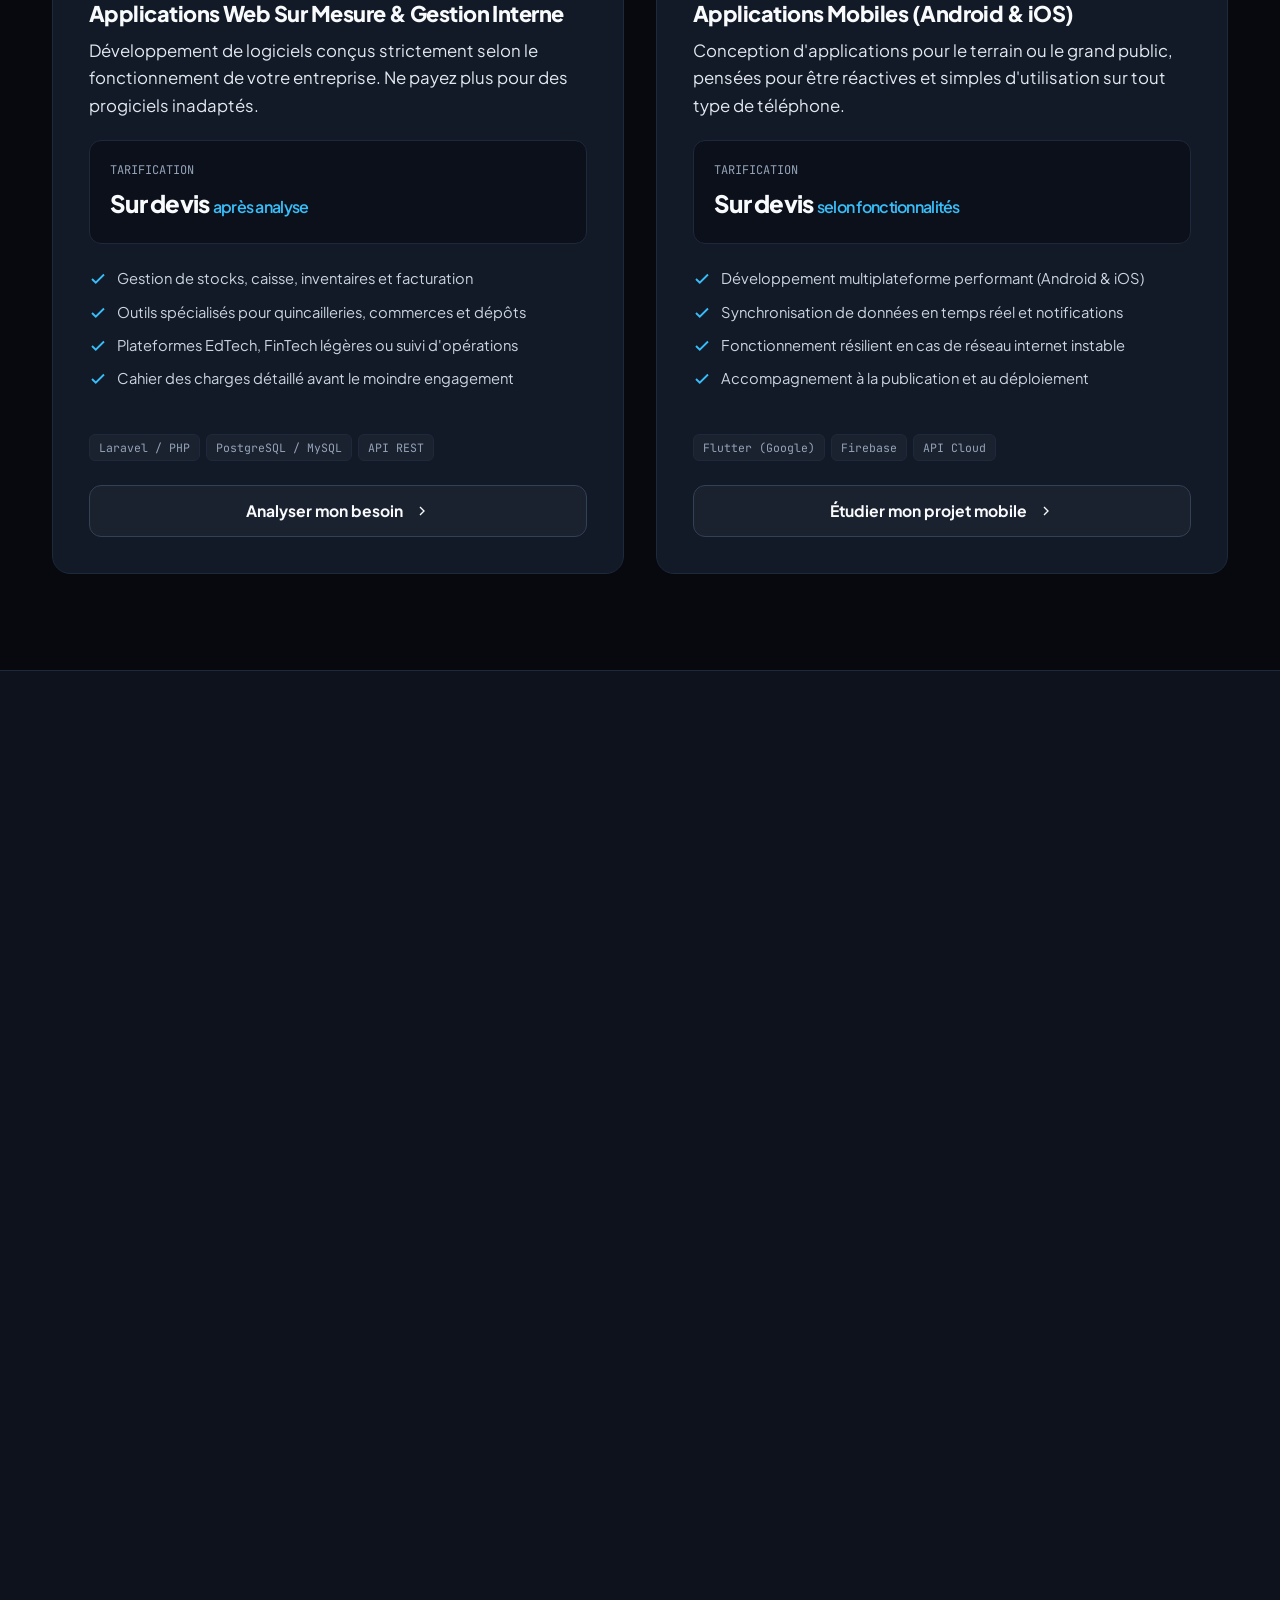
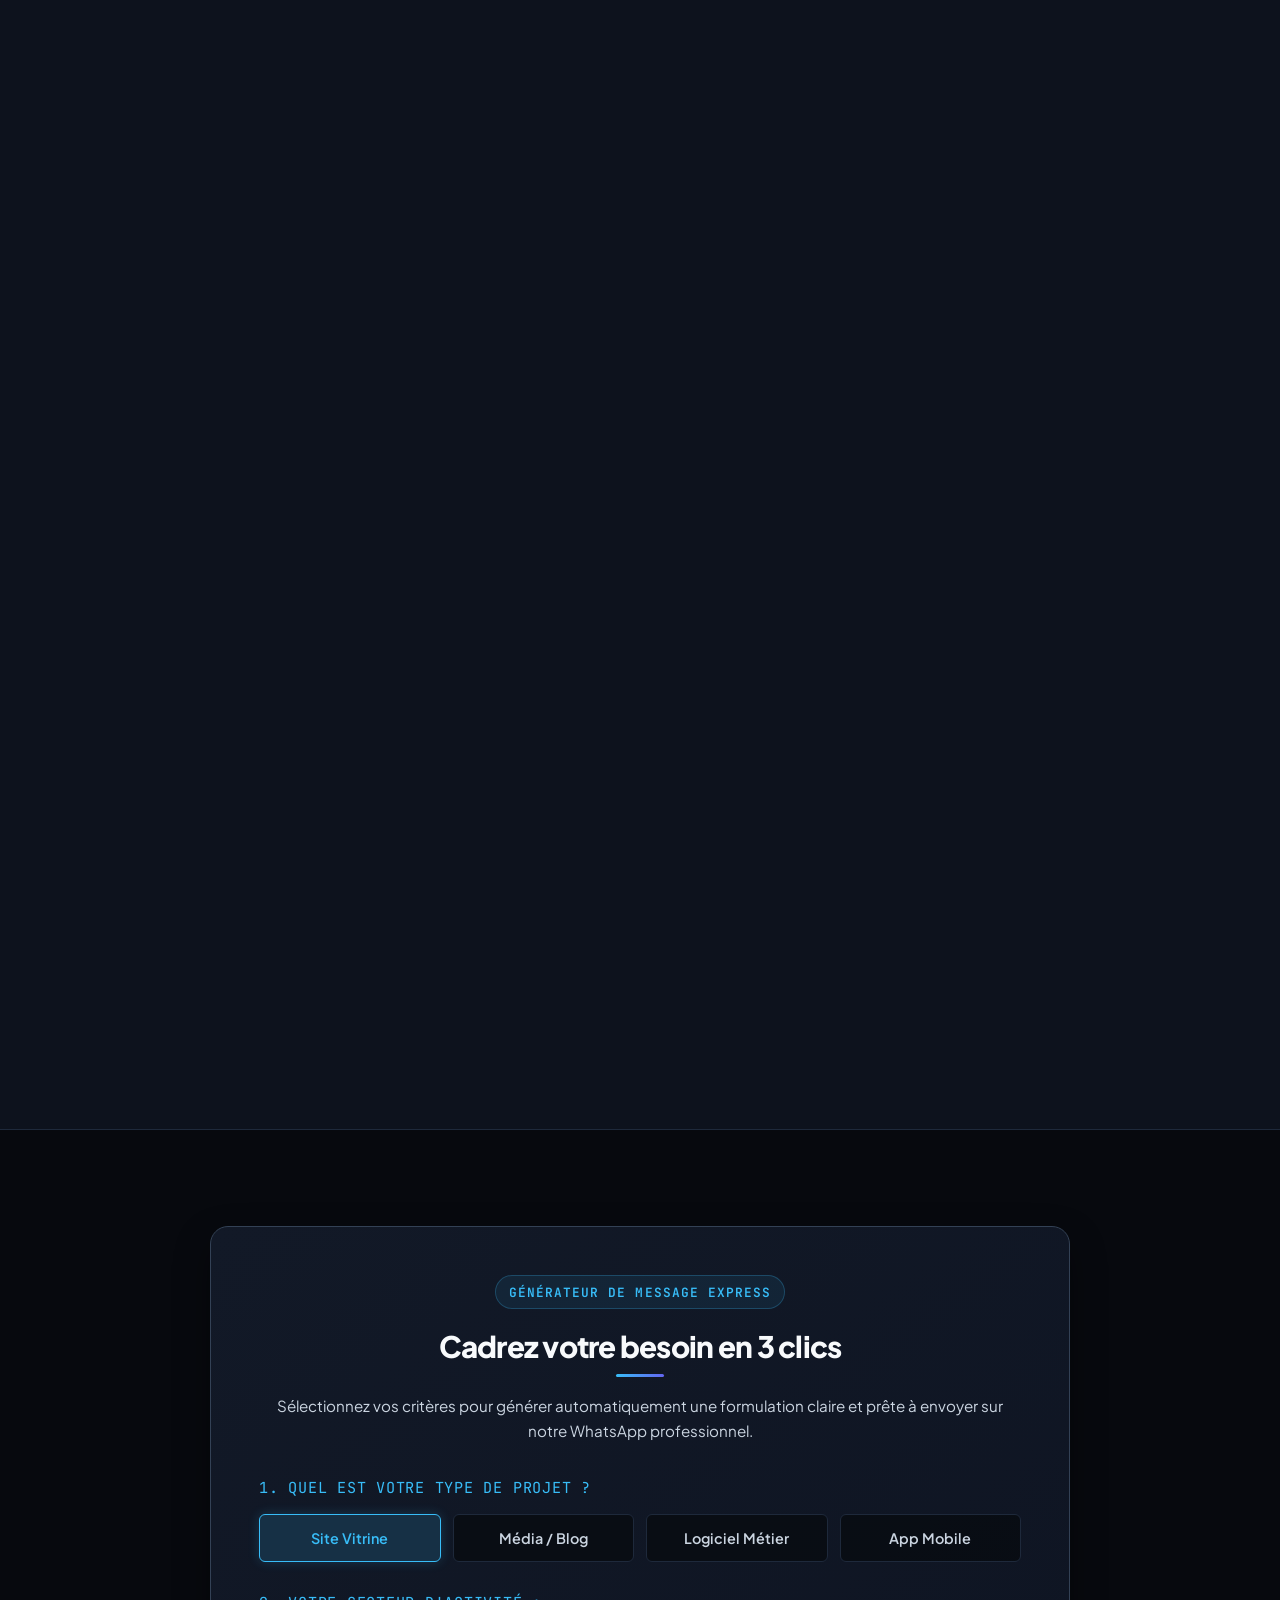
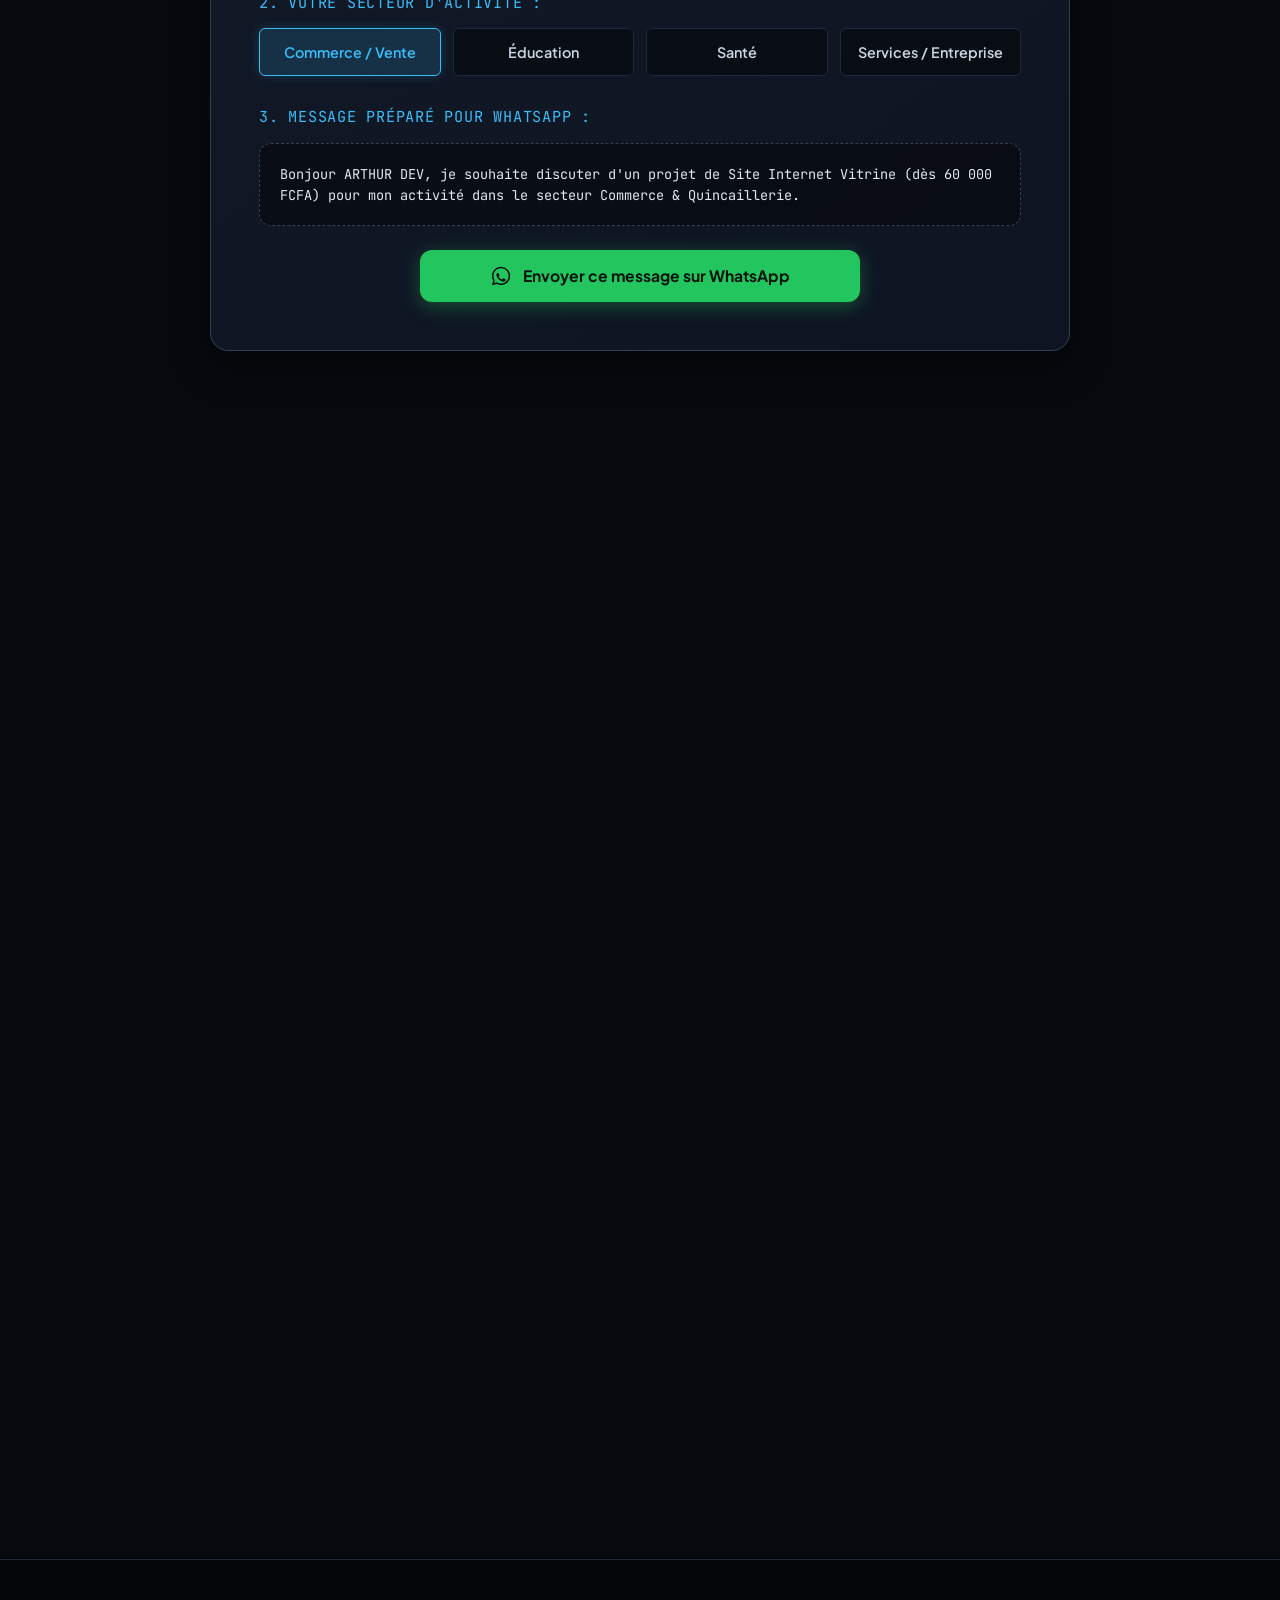
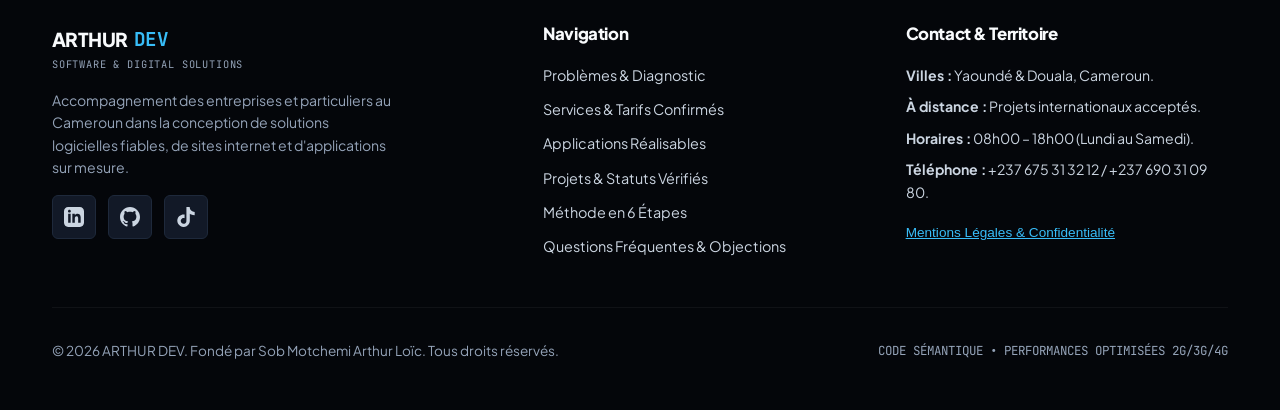
==== commit 4d0516bb: "seo: optimisation referencement Google - schema enrichi, FAQ structuree, contenu duplique bloque, si" ====
--- a/index.html
+++ b/index.html
@@ -1,4 +1,4 @@
-<!DOCTYPE html>
+﻿<!DOCTYPE html>
 <html lang="fr" class="scroll-smooth">
 <head>
   <meta charset="UTF-8">
@@ -7,18 +7,18 @@
   <meta name="description" content="Développement logiciel sur mesure, applications web, mobiles (Flutter/Firebase) et sites internet professionnels à Douala et Yaoundé. Par Sob Motchemi Arthur Loïc.">
   <meta name="author" content="Sob Motchemi Arthur Loïc - ARTHUR DEV">
   <meta name="robots" content="index, follow">
-  <meta name="keywords" content="développement web Cameroun, création application mobile Douala, développement logiciel Yaoundé, digitalisation entreprise Cameroun, ARTHUR DEV, Sob Motchemi Arthur Loïc, Flutter Firebase Cameroun, Laravel PHP Cameroun, site vitrine Yaoundé, devis site web Cameroun">
+  <!-- Google ne lit PAS la balise meta keywords (confirmé par Google) — supprimée -->
   <link rel="canonical" href="https://arthurdev.netlify.app/">
   <meta name="theme-color" content="#07090e">
-  <!-- Code de vérification Google Search Console (à activer après inscription sur Google Search Console) -->
-   <meta name="google-site-verification" content="LBuYWWhpYqf4C7qcHb7DKrY_hiLLcQxE0Qis-ZjJDj0" />
-  <!-- <meta name="google-site-verification" content="VOTRE_CODE_GOOGLE_SEARCH_CONSOLE"> -->
+  <meta name="google-site-verification" content="LBuYWWhpYqf4C7qcHb7DKrY_hiLLcQxE0Qis-ZjJDj0" />
 
   <!-- Open Graph / Meta Réseaux Sociaux -->
   <meta property="og:type" content="website">
+  <meta property="og:url" content="https://arthurdev.netlify.app/">
+  <meta property="og:site_name" content="ARTHUR DEV">
   <meta property="og:title" content="ARTHUR DEV | Votre activité mérite mieux que des tâches répétitives">
   <meta property="og:description" content="Conception d'applications web, mobiles et plateformes métier sur mesure à Douala, Yaoundé et à distance. Tarifs transparents dès 60 000 FCFA.">
-  <meta property="og:locale" content="fr_FR">
+  <meta property="og:locale" content="fr_CM">
   <meta name="twitter:card" content="summary_large_image">
   <meta name="twitter:title" content="ARTHUR DEV | Développement Logiciel & Digitalisation">
   <meta name="twitter:description" content="Solutions numériques sur mesure adaptées aux réalités des entreprises camerounaises. Contact direct avec le développeur.">
@@ -29,6 +29,8 @@
     "@context": "https://schema.org",
     "@type": "ProfessionalService",
     "name": "ARTHUR DEV",
+    "alternateName": "ARTHUR DEV Software and Digital Solutions",
+    "url": "https://arthurdev.netlify.app/",
     "image": "https://images.unsplash.com/photo-1555066931-4365d14bab8c?auto=format&fit=crop&w=1200&q=80",
     "founder": {
       "@type": "Person",
@@ -42,13 +44,26 @@
       "addressLocality": "Yaoundé",
       "addressCountry": "CM"
     },
+    "geo": {
+      "@type": "GeoCoordinates",
+      "latitude": 3.8480,
+      "longitude": 11.5021
+    },
     "areaServed": [
       { "@type": "City", "name": "Douala" },
       { "@type": "City", "name": "Yaoundé" },
       { "@type": "AdministrativeArea", "name": "International (À distance)" }
     ],
-    "openingHours": "Mo-Sa 08:00-18:00",
+    "openingHoursSpecification": {
+      "@type": "OpeningHoursSpecification",
+      "dayOfWeek": ["Monday","Tuesday","Wednesday","Thursday","Friday","Saturday"],
+      "opens": "08:00",
+      "closes": "18:00"
+    },
     "priceRange": "60000 FCFA - Sur devis",
+    "currenciesAccepted": "XAF",
+    "paymentAccepted": "Cash, Mobile Money, Virement bancaire",
+    "knowsLanguage": ["fr", "en"],
     "sameAs": [
       "https://www.linkedin.com/in/arthur-loïc-sob-motchemi-6594a1287",
       "https://github.com/oudhini",
@@ -57,6 +72,40 @@
   }
   </script>
 
+
+  <!-- FAQ Schema — les questions fréquentes apparaîtront directement dans Google -->
+  <script type="application/ld+json">
+  {
+    "@context": "https://schema.org",
+    "@type": "FAQPage",
+    "mainEntity": [
+      {
+        "@type": "Question",
+        "name": "Combien coûte un site internet au Cameroun ?",
+        "acceptedAnswer": {
+          "@type": "Answer",
+          "text": "Un site internet vitrine professionnel chez ARTHUR DEV est disponible à partir de 60 000 FCFA. Un site d'actualités avec espace d'administration complet coûte 219 000 FCFA. Les applications web et mobiles sur mesure sont sur devis après analyse des besoins."
+        }
+      },
+      {
+        "@type": "Question",
+        "name": "Quel est le délai de livraison d'un site web ?",
+        "acceptedAnswer": {
+          "@type": "Answer",
+          "text": "Un site vitrine est livré en moyenne sous 7 à 14 jours. Les applications métier et mobiles dépendent de la complexité du projet, avec un planning détaillé convenu dès le cahier des charges."
+        }
+      },
+      {
+        "@type": "Question",
+        "name": "ARTHUR DEV travaille-t-il à Douala et Yaoundé ?",
+        "acceptedAnswer": {
+          "@type": "Answer",
+          "text": "Oui, ARTHUR DEV intervient physiquement à Yaoundé et Douala, et accepte également des projets à distance pour les clients au Cameroun et à l'international."
+        }
+      }
+    ]
+  }
+  </script>
   <!-- Google Fonts Asynchrones Non-Bloquantes (Zero Flash / Zero Render Lag) -->
   <link rel="preconnect" href="https://fonts.googleapis.com">
   <link rel="preconnect" href="https://fonts.gstatic.com" crossorigin>
